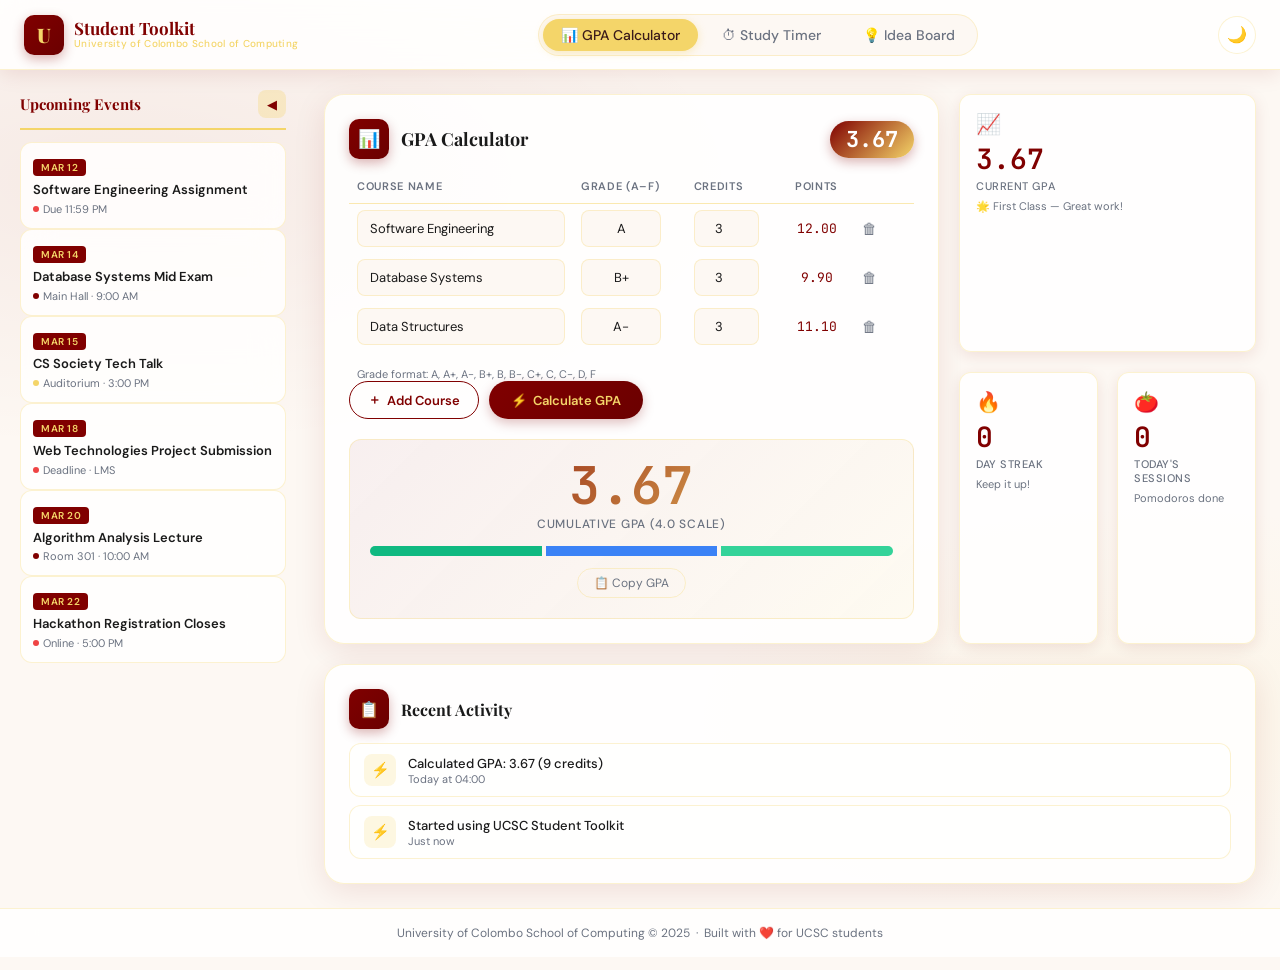
==== index.html @ f4ae6bd6 "merge files" ====
<!DOCTYPE html>
<html lang="en" data-theme="light">
<head>
<meta charset="UTF-8">
<meta name="viewport" content="width=device-width, initial-scale=1.0">
<title>UCSC Student Toolkit</title>
<link rel="preconnect" href="https://fonts.googleapis.com">
<link href="https://fonts.googleapis.com/css2?family=Playfair+Display:wght@700;900&family=DM+Sans:wght@300;400;500;600&family=JetBrains+Mono:wght@400;600&display=swap" rel="stylesheet">
<style>
/* ══════════════════════════════════════════════
   TOKENS & RESET
══════════════════════════════════════════════ */
:root {
  --maroon: #800000; --maroon-dark: #6B0000; --maroon-light: #A52A2A;
  --gold: #F4D569; --gold-dim: rgba(244,213,105,0.3); --gold-glow: rgba(244,213,105,0.15);
  --bg: #FDF8F3; --surface: rgba(255,255,255,0.85); --surface-solid: #FFFFFF;
  --border: rgba(244,213,105,0.3); --text: #1A1A1A; --text-sec: #6B7280;
  --shadow: rgba(128,0,0,0.1); --blur: blur(16px) saturate(180%);
  --success: #10B981; --warning: #F59E0B; --error: #EF4444;
  --sidebar-w: 300px; --ib-sidebar-w: 260px; --nav-h: 70px;
  --radius: 20px; --radius-sm: 12px; --gap: 20px;
  --ease: cubic-bezier(0.16,1,0.3,1); --spring: cubic-bezier(0.68,-0.45,0.265,1.55);
}
[data-theme="dark"] {
  --bg: #0F0A0A; --surface: rgba(26,14,14,0.88); --surface-solid: #1a0a0a;
  --border: rgba(244,213,105,0.15); --text: #F9FAFB; --text-sec: #9CA3AF;
  --shadow: rgba(0,0,0,0.4); --maroon: #A52A2A; --gold-glow: rgba(244,213,105,0.08);
}
*,*::before,*::after{box-sizing:border-box;margin:0;padding:0}
html{scroll-behavior:smooth}
body{font-family:'DM Sans',sans-serif;background:var(--bg);color:var(--text);min-height:100vh;overflow-x:hidden;transition:background 0.5s ease,color 0.3s ease;}
button{cursor:pointer;border:none;background:none;font-family:inherit}
input,select,textarea{font-family:inherit}
select{appearance:none;-webkit-appearance:none}

/* ── BG LAYER ── */
.bg-layer{position:fixed;inset:0;z-index:-1;
  background:radial-gradient(ellipse 80% 50% at 10% 20%,rgba(128,0,0,0.06) 0%,transparent 60%),
             radial-gradient(ellipse 60% 40% at 90% 80%,rgba(244,213,105,0.08) 0%,transparent 60%),var(--bg);
  transition:all 0.5s ease;}
[data-theme="dark"] .bg-layer{
  background:radial-gradient(ellipse 80% 50% at 10% 20%,rgba(165,42,42,0.12) 0%,transparent 60%),
             radial-gradient(ellipse 60% 40% at 90% 80%,rgba(244,213,105,0.05) 0%,transparent 60%),var(--bg);}

/* ── GLASS ── */
.glass{background:var(--surface);backdrop-filter:var(--blur);-webkit-backdrop-filter:var(--blur);border:1px solid var(--border);box-shadow:0 8px 32px var(--shadow),inset 0 1px 0 rgba(255,255,255,0.4);border-radius:var(--radius);transition:all 0.3s cubic-bezier(0.4,0,0.2,1);}

/* ══════════════════════════════════════════════
   NAVBAR
══════════════════════════════════════════════ */
.navbar{position:fixed;top:0;left:0;right:0;height:var(--nav-h);display:flex;align-items:center;padding:0 24px;gap:16px;z-index:200;background:var(--surface);backdrop-filter:var(--blur);-webkit-backdrop-filter:var(--blur);border-bottom:1px solid var(--border);box-shadow:0 4px 20px var(--shadow);animation:slideDown 0.6s var(--ease) 0.1s both;}
@keyframes slideDown{from{transform:translateY(-100%);opacity:0}to{transform:translateY(0);opacity:1}}

.logo-wrap{display:flex;align-items:center;gap:10px;text-decoration:none;flex-shrink:0}
.logo-icon{width:40px;height:40px;border-radius:10px;background:linear-gradient(135deg,#800000,#6B0000);display:flex;align-items:center;justify-content:center;font-family:'Playfair Display',serif;font-weight:900;color:var(--gold);font-size:20px;box-shadow:0 4px 12px rgba(128,0,0,0.3);flex-shrink:0;}
.logo-text{flex:1;min-width:0}
.logo-title{font-family:'Playfair Display',serif;font-weight:700;font-size:17px;color:var(--maroon);line-height:1.1;white-space:nowrap;}
[data-theme="dark"] .logo-title{color:var(--gold)}
.logo-sub{font-size:10px;color:var(--gold);font-weight:500;letter-spacing:0.03em;white-space:nowrap}

.nav-pills{display:flex;gap:6px;background:var(--bg);border:1px solid var(--border);border-radius:50px;padding:4px;margin:0 auto;}
[data-theme="dark"] .nav-pills{background:rgba(0,0,0,0.3)}
.nav-pill{padding:7px 18px;border-radius:50px;font-size:14px;font-weight:500;color:var(--text-sec);cursor:pointer;transition:all 0.25s cubic-bezier(0.4,0,0.2,1);white-space:nowrap;text-decoration:none;display:inline-flex;align-items:center;gap:6px;border:none;background:none;}
.nav-pill.active{background:var(--gold);color:#3a1a1a;box-shadow:0 2px 8px rgba(244,213,105,0.4);}
.nav-pill:not(.active):hover{color:var(--text);background:rgba(128,0,0,0.07)}

.nav-right{display:flex;align-items:center;gap:10px;flex-shrink:0}
.live-badge{display:none;align-items:center;gap:6px;padding:4px 12px;border-radius:50px;background:rgba(16,185,129,0.12);border:1px solid rgba(16,185,129,0.3);font-size:11px;font-weight:600;color:var(--success);}
.live-badge.show{display:flex}
.live-dot{width:6px;height:6px;border-radius:50%;background:var(--success);animation:pulseDot 2s infinite}
@keyframes pulseDot{0%,100%{opacity:1;transform:scale(1)}50%{opacity:0.6;transform:scale(1.4)}}
.ib-live-wrap{display:flex;align-items:center;gap:6px;padding:4px 12px;border-radius:50px;background:rgba(16,185,129,0.12);border:1px solid rgba(16,185,129,0.3);font-size:11px;font-weight:600;color:var(--success);}
.theme-btn{width:38px;height:38px;border-radius:50%;display:flex;align-items:center;justify-content:center;background:var(--surface);border:1px solid var(--border);color:var(--text);font-size:16px;transition:all 0.3s ease;}
.theme-btn:hover{border-color:var(--gold);box-shadow:0 0 12px var(--gold-glow);transform:rotate(15deg)}

/* ══════════════════════════════════════════════
   MOBILE TABS
══════════════════════════════════════════════ */
.mobile-tabs{display:none;position:fixed;bottom:16px;left:50%;transform:translateX(-50%);background:var(--surface);backdrop-filter:var(--blur);-webkit-backdrop-filter:var(--blur);border:1px solid var(--border);border-radius:50px;padding:6px;gap:4px;z-index:100;box-shadow:0 8px 32px var(--shadow);}
.mobile-tab{padding:8px 14px;border-radius:50px;font-size:13px;font-weight:500;color:var(--text-sec);transition:all 0.2s ease;text-decoration:none;display:inline-flex;align-items:center;border:none;background:none;cursor:pointer;}
.mobile-tab.active{background:var(--gold);color:#3a1a1a}

/* ══════════════════════════════════════════════
   LAYOUT — TOOLKIT (GPA + TIMER)
══════════════════════════════════════════════ */
.layout{display:flex;margin-top:var(--nav-h);min-height:calc(100vh - var(--nav-h));}

.sidebar{width:var(--sidebar-w);flex-shrink:0;position:sticky;top:var(--nav-h);height:calc(100vh - var(--nav-h));overflow-y:auto;overflow-x:hidden;padding:20px 14px 20px 20px;display:flex;flex-direction:column;gap:12px;transition:width 0.4s var(--ease);scrollbar-width:thin;scrollbar-color:var(--gold-dim) transparent;animation:fadeInLeft 0.6s ease 0.3s both;}
@keyframes fadeInLeft{from{opacity:0;transform:translateX(-20px)}to{opacity:1;transform:translateX(0)}}
.sidebar.collapsed{width:72px}
.sidebar.collapsed .sb-content{display:none}
.sidebar.collapsed .sb-head-title{display:none}
.sb-head{display:flex;align-items:center;justify-content:space-between;padding-bottom:10px;border-bottom:2px solid var(--gold);flex-shrink:0;}
.sb-head-title{font-family:'Playfair Display',serif;font-size:15px;font-weight:700;color:var(--maroon);}
[data-theme="dark"] .sb-head-title{color:var(--gold)}
.collapse-btn{width:28px;height:28px;border-radius:8px;display:flex;align-items:center;justify-content:center;background:var(--gold-dim);color:var(--maroon);font-size:13px;transition:all 0.3s ease;flex-shrink:0;}
[data-theme="dark"] .collapse-btn{color:var(--gold)}
.collapse-btn:hover{background:var(--gold);color:#3a1a1a}
.sidebar.collapsed .collapse-btn{transform:rotate(180deg)}

.event-card{background:var(--surface);backdrop-filter:var(--blur);-webkit-backdrop-filter:var(--blur);border:1px solid var(--border);border-radius:var(--radius-sm);padding:12px;cursor:pointer;transition:all 0.2s ease;animation:fadeInLeft 0.5s ease both;flex-shrink:0;}
.event-card:hover{box-shadow:0 0 20px rgba(244,213,105,0.3);padding-left:18px;background:rgba(128,0,0,0.04);border-color:rgba(244,213,105,0.5);}
.event-date{font-size:10px;font-weight:600;letter-spacing:0.05em;text-transform:uppercase;background:var(--maroon);color:var(--gold);display:inline-block;padding:2px 8px;border-radius:4px;margin-bottom:6px;}
.event-title{font-size:13px;font-weight:600;color:var(--text);margin-bottom:3px;line-height:1.3}
.event-meta{font-size:11px;color:var(--text-sec);display:flex;align-items:center;gap:4px}
.event-dot{width:6px;height:6px;border-radius:50%;flex-shrink:0}
.dot-academic{background:var(--maroon)}.dot-social{background:var(--gold)}.dot-deadline{background:var(--error);animation:pulseDot 2s infinite}

.main{flex:1;padding:24px;display:flex;flex-direction:column;gap:var(--gap);max-width:100%;min-width:0;}
.panel{display:none}
.panel.active{display:contents}

/* ── BENTO GRID ── */
.bento{display:grid;grid-template-columns:repeat(12,1fr);gap:var(--gap);animation:bentoIn 0.7s ease 0.4s both;}
@keyframes bentoIn{from{opacity:0;transform:scale(0.97)}to{opacity:1;transform:scale(1)}}
.bento-8{grid-column:span 8}.bento-4{grid-column:span 4}.bento-6{grid-column:span 6}
.bento-3{grid-column:span 3}.bento-12{grid-column:span 12}

.tool-card{background:var(--surface);backdrop-filter:var(--blur);-webkit-backdrop-filter:var(--blur);border:1px solid var(--border);border-radius:var(--radius);padding:24px;box-shadow:0 8px 32px var(--shadow),inset 0 1px 0 rgba(255,255,255,0.4);transition:all 0.3s cubic-bezier(0.4,0,0.2,1);position:relative;overflow:hidden;}
.tool-card::before{content:'';position:absolute;top:0;left:-100%;width:60%;height:100%;background:linear-gradient(90deg,transparent,rgba(244,213,105,0.06),transparent);animation:shimmer 12s infinite;pointer-events:none;}
@keyframes shimmer{0%{left:-100%}100%{left:200%}}
.card-header{display:flex;align-items:center;gap:12px;margin-bottom:20px;flex-wrap:wrap}
.card-icon{width:40px;height:40px;border-radius:10px;background:linear-gradient(135deg,var(--maroon),var(--maroon-dark));display:flex;align-items:center;justify-content:center;color:var(--gold);font-size:18px;flex-shrink:0;box-shadow:0 4px 12px rgba(128,0,0,0.3);}
.card-title{font-family:'Playfair Display',serif;font-size:18px;font-weight:700;color:var(--text);}

/* ── GPA ── */
.gpa-badge{margin-left:auto;background:linear-gradient(135deg,#800000,#F4D569);color:#fff;font-weight:700;font-size:22px;padding:4px 16px;border-radius:50px;font-family:'JetBrains Mono',monospace;box-shadow:0 4px 12px rgba(128,0,0,0.3);transition:all 0.5s cubic-bezier(0.4,0,0.2,1);min-width:80px;text-align:center;}
.course-table{width:100%;border-collapse:collapse;margin-bottom:16px}
.course-table th{font-size:11px;font-weight:600;text-transform:uppercase;letter-spacing:0.06em;color:var(--text-sec);padding:0 8px 10px;text-align:left;border-bottom:1px solid var(--border);}
.course-table td{padding:6px 8px;vertical-align:middle}
.course-row{animation:slideRowIn 0.3s ease both}
@keyframes slideRowIn{from{opacity:0;transform:translateX(-16px)}to{opacity:1;transform:translateX(0)}}
.inp{width:100%;padding:9px 12px;background:var(--bg);border:1.5px solid var(--border);border-radius:8px;font-size:13px;color:var(--text);transition:all 0.2s ease;outline:none;}
[data-theme="dark"] .inp{background:rgba(0,0,0,0.3)}
.inp:focus{border-color:var(--gold);box-shadow:0 0 0 3px rgba(244,213,105,0.15)}
.inp::placeholder{color:var(--text-sec)}
.inp-grade{width:80px;text-align:center}.inp-credits{width:65px;text-align:center}
.remove-btn{width:30px;height:30px;border-radius:8px;display:flex;align-items:center;justify-content:center;color:var(--text-sec);font-size:15px;transition:all 0.2s ease;}
.remove-btn:hover{background:rgba(239,68,68,0.1);color:var(--error)}
.gpa-controls{display:flex;gap:10px;flex-wrap:wrap;margin-bottom:20px}
.btn-add{padding:9px 18px;border-radius:50px;border:1.5px solid var(--maroon);color:var(--maroon);font-size:13px;font-weight:600;display:flex;align-items:center;gap:6px;transition:all 0.25s ease;}
[data-theme="dark"] .btn-add{border-color:var(--gold);color:var(--gold)}
.btn-add:hover{background:var(--maroon);color:#fff;box-shadow:0 4px 12px rgba(128,0,0,0.3)}
[data-theme="dark"] .btn-add:hover{background:var(--gold);color:#3a1a1a}
.btn-calc{padding:9px 22px;border-radius:50px;background:linear-gradient(135deg,var(--maroon),var(--maroon-dark));color:var(--gold);font-size:13px;font-weight:600;display:flex;align-items:center;gap:6px;transition:all 0.25s ease;box-shadow:0 4px 12px rgba(128,0,0,0.25);}
.btn-calc:hover{box-shadow:0 6px 20px rgba(128,0,0,0.4),0 0 0 2px rgba(244,213,105,0.3);transform:translateY(-1px)}
.gpa-result{background:linear-gradient(135deg,rgba(128,0,0,0.06),rgba(244,213,105,0.08));border:1px solid var(--border);border-radius:var(--radius-sm);padding:20px;text-align:center;}
.gpa-big{font-family:'JetBrains Mono',monospace;font-size:52px;font-weight:600;background:linear-gradient(135deg,var(--maroon),var(--gold));-webkit-background-clip:text;background-clip:text;-webkit-text-fill-color:transparent;line-height:1;margin-bottom:4px;transition:all 0.5s ease;}
.gpa-label{font-size:12px;color:var(--text-sec);font-weight:500;text-transform:uppercase;letter-spacing:0.06em}
.grade-bar{display:flex;gap:4px;margin-top:14px;border-radius:8px;overflow:hidden;height:10px}
.grade-seg{height:100%;transition:all 0.6s ease;}
.copy-btn{margin-top:12px;padding:6px 16px;border-radius:50px;background:transparent;border:1px solid var(--border);font-size:12px;color:var(--text-sec);transition:all 0.2s ease;display:inline-flex;align-items:center;gap:5px;}
.copy-btn:hover{border-color:var(--gold);color:var(--gold)}
.grade-hint{font-size:11px;color:var(--text-sec);margin-top:2px;padding:0 8px;}

/* ── STAT CELLS ── */
.stat-cell{background:var(--surface);backdrop-filter:var(--blur);-webkit-backdrop-filter:var(--blur);border:1px solid var(--border);border-radius:var(--radius-sm);padding:16px;display:flex;flex-direction:column;gap:6px;box-shadow:0 4px 16px var(--shadow);transition:all 0.3s ease;animation:popIn 0.6s cubic-bezier(0.34,1.56,0.64,1) both;}
.stat-cell:hover{transform:translateY(-3px);box-shadow:0 8px 24px var(--shadow),0 0 0 1px rgba(244,213,105,0.3)}
@keyframes popIn{from{opacity:0;transform:scale(0.88)}to{opacity:1;transform:scale(1)}}
.stat-cell:nth-child(1){animation-delay:0.5s}.stat-cell:nth-child(2){animation-delay:0.6s}.stat-cell:nth-child(3){animation-delay:0.7s}
.stat-icon{font-size:20px;margin-bottom:2px}
.stat-val{font-family:'JetBrains Mono',monospace;font-size:28px;font-weight:600;color:var(--maroon);line-height:1;}
[data-theme="dark"] .stat-val{color:var(--gold)}
.stat-label{font-size:11px;color:var(--text-sec);font-weight:500;text-transform:uppercase;letter-spacing:0.05em}
.stat-sub{font-size:11px;color:var(--text-sec)}
.streak-flame{animation:flicker 1.5s ease-in-out infinite alternate;display:inline-block}
@keyframes flicker{0%{transform:scale(1) rotate(-3deg)}100%{transform:scale(1.15) rotate(3deg)}}

/* ── TIMER ── */
.timer-wrap{display:flex;flex-direction:column;align-items:center;gap:20px}
.timer-ring-wrap{position:relative;width:220px;height:220px;flex-shrink:0}
.timer-ring-wrap svg{transform:rotate(-90deg)}
.ring-track{fill:none;stroke:rgba(128,0,0,0.1);stroke-width:8}
[data-theme="dark"] .ring-track{stroke:rgba(165,42,42,0.2)}
.ring-prog{fill:none;stroke:url(#goldGrad);stroke-width:8;stroke-linecap:round;transition:stroke-dashoffset 0.5s linear;}
.timer-center{position:absolute;inset:0;display:flex;flex-direction:column;align-items:center;justify-content:center;gap:4px;}
.timer-time{font-family:'JetBrains Mono',monospace;font-size:42px;font-weight:600;color:var(--maroon);letter-spacing:-0.02em;transition:all 0.3s ease;}
[data-theme="dark"] .timer-time{color:var(--gold)}
.timer-mode{font-size:11px;font-weight:600;text-transform:uppercase;letter-spacing:0.1em;color:var(--text-sec);}
.timer-active .timer-ring-wrap{animation:breathe 4s ease-in-out infinite}
@keyframes breathe{0%,100%{transform:scale(1)}50%{transform:scale(1.015)}}
.timer-btns{display:flex;align-items:center;gap:12px}
.timer-main-btn{width:64px;height:64px;border-radius:50%;background:linear-gradient(135deg,var(--maroon),var(--maroon-dark));color:var(--gold);font-size:22px;display:flex;align-items:center;justify-content:center;box-shadow:0 6px 20px rgba(128,0,0,0.35);transition:all 0.25s ease;}
.timer-main-btn:hover{box-shadow:0 8px 28px rgba(128,0,0,0.5);transform:scale(1.05)}
.timer-main-btn:active{transform:scale(0.95)}
.timer-active .timer-main-btn{animation:btnPulse 2s ease-in-out infinite}
@keyframes btnPulse{0%,100%{box-shadow:0 6px 20px rgba(128,0,0,0.35)}50%{box-shadow:0 6px 20px rgba(128,0,0,0.35),0 0 0 8px rgba(128,0,0,0.1)}}
.timer-sm-btn{width:44px;height:44px;border-radius:50%;background:var(--surface);border:1.5px solid var(--border);color:var(--text-sec);font-size:16px;display:flex;align-items:center;justify-content:center;transition:all 0.25s ease;}
.timer-sm-btn:hover{border-color:var(--maroon);color:var(--maroon);transform:scale(1.05)}
[data-theme="dark"] .timer-sm-btn:hover{border-color:var(--gold);color:var(--gold)}
.session-dots{display:flex;gap:6px;margin-top:4px}
.s-dot{width:10px;height:10px;border-radius:50%;background:rgba(128,0,0,0.15);transition:all 0.3s ease;}
.s-dot.done{background:var(--maroon)}
[data-theme="dark"] .s-dot.done{background:var(--gold)}
.mode-pills{display:flex;gap:6px;margin-top:4px}
.mode-pill{padding:5px 12px;border-radius:50px;font-size:12px;font-weight:600;color:var(--text-sec);border:1px solid var(--border);cursor:pointer;transition:all 0.2s ease;}
.mode-pill.active{background:var(--maroon);color:var(--gold);border-color:var(--maroon)}
[data-theme="dark"] .mode-pill.active{background:var(--gold);color:#3a1a1a;border-color:var(--gold)}

/* ── ACTIVITY ── */
.activity-list{display:flex;flex-direction:column;gap:8px;max-height:300px;overflow-y:auto;scrollbar-width:thin;scrollbar-color:var(--gold-dim) transparent}
.activity-item{display:flex;align-items:center;gap:12px;padding:10px 14px;border-radius:var(--radius-sm);background:rgba(255,255,255,0.5);border:1px solid var(--border);transition:all 0.2s ease;}
[data-theme="dark"] .activity-item{background:rgba(255,255,255,0.03)}
.activity-item:hover{background:rgba(244,213,105,0.08);transform:translateX(4px)}
.act-ico{width:32px;height:32px;border-radius:8px;display:flex;align-items:center;justify-content:center;font-size:15px;flex-shrink:0;}
.act-green{background:rgba(16,185,129,0.15);color:var(--success)}
.act-gold{background:rgba(244,213,105,0.2);color:var(--warning)}
.act-maroon{background:rgba(128,0,0,0.1);color:var(--maroon)}
[data-theme="dark"] .act-maroon{color:var(--gold)}
.act-info{flex:1;min-width:0}
.act-title-t{font-size:13px;font-weight:500;color:var(--text)}
.act-time-t{font-size:11px;color:var(--text-sec)}

/* ── TIMER SETTINGS MODAL ── */
.modal-overlay{display:none;position:fixed;inset:0;z-index:500;background:rgba(0,0,0,0.4);backdrop-filter:blur(4px);align-items:center;justify-content:center;}
.modal-overlay.open{display:flex;animation:fadeIn 0.2s ease}
@keyframes fadeIn{from{opacity:0}to{opacity:1}}
.modal-box{background:var(--surface-solid);border:1px solid var(--border);border-radius:var(--radius);padding:28px;width:360px;max-width:90vw;animation:scaleIn 0.25s cubic-bezier(0.34,1.56,0.64,1);}
@keyframes scaleIn{from{opacity:0;transform:scale(0.88)}to{opacity:1;transform:scale(1)}}
.modal-box h3{font-family:'Playfair Display',serif;font-size:20px;color:var(--maroon);margin-bottom:20px}
[data-theme="dark"] .modal-box h3{color:var(--gold)}
.modal-row{margin-bottom:16px}
.modal-label{font-size:13px;font-weight:600;color:var(--text);margin-bottom:6px;display:flex;justify-content:space-between}
.range-slider{width:100%;-webkit-appearance:none;height:5px;border-radius:10px;background:linear-gradient(to right,var(--maroon) 0%,var(--maroon) 50%,rgba(128,0,0,0.15) 50%);outline:none;cursor:pointer;transition:background 0.2s;}
.range-slider::-webkit-slider-thumb{-webkit-appearance:none;width:18px;height:18px;border-radius:50%;background:var(--gold);border:2px solid var(--maroon);cursor:pointer;box-shadow:0 2px 6px rgba(128,0,0,0.3);}
.modal-footer{display:flex;justify-content:flex-end;gap:8px;margin-top:20px}
.btn-close-modal{padding:8px 18px;border-radius:50px;border:1px solid var(--border);color:var(--text-sec);font-size:13px;transition:all 0.2s ease;}
.btn-close-modal:hover{background:rgba(128,0,0,0.06)}
.btn-save-modal{padding:8px 18px;border-radius:50px;background:var(--maroon);color:var(--gold);font-size:13px;font-weight:600;transition:all 0.2s ease;}
.btn-save-modal:hover{box-shadow:0 4px 12px rgba(128,0,0,0.3)}
.toggle-wrap{display:flex;align-items:center;gap:10px}
.toggle-switch{position:relative;width:44px;height:24px;cursor:pointer;}
.toggle-switch input{opacity:0;width:0;height:0}
.toggle-slider{position:absolute;inset:0;background:rgba(128,0,0,0.15);border-radius:50px;transition:0.3s;border:1px solid var(--border);}
.toggle-slider::before{content:'';position:absolute;width:18px;height:18px;background:var(--maroon);border-radius:50%;top:2px;left:2px;transition:0.3s;}
input:checked+.toggle-slider::before{transform:translateX(20px)}
[data-theme="dark"] .toggle-slider::before{background:var(--gold)}

/* ══════════════════════════════════════════════
   IDEA BOARD PANEL
══════════════════════════════════════════════ */
#panel-ideas{display:none;margin-top:var(--nav-h);}
#panel-ideas.active{display:flex;min-height:calc(100vh - var(--nav-h));}

/* IB left sidebar */
.ib-sidebar{width:var(--ib-sidebar-w);flex-shrink:0;position:sticky;top:var(--nav-h);height:calc(100vh - var(--nav-h));overflow-y:auto;overflow-x:hidden;padding:16px 12px;display:flex;flex-direction:column;gap:16px;background:var(--surface);backdrop-filter:var(--blur);-webkit-backdrop-filter:var(--blur);border-right:1px solid var(--border);scrollbar-width:none;transition:width 0.4s var(--ease);}
.ib-sidebar::-webkit-scrollbar{display:none}
body.ib-sb-collapsed .ib-sidebar{width:0;padding:0;overflow:hidden;}

.ib-sb-section{display:flex;flex-direction:column;gap:4px;}
.ib-sb-label{font-size:10px;font-weight:700;letter-spacing:0.09em;text-transform:uppercase;color:var(--text-sec);padding:0 8px;margin-bottom:3px;}
.ib-sb-btn{display:flex;align-items:center;gap:10px;padding:9px 10px;border-radius:var(--radius-sm);border:none;background:transparent;color:var(--text-sec);font:inherit;font-size:14px;font-weight:500;cursor:pointer;transition:all 0.2s ease;white-space:nowrap;width:100%;text-align:left;}
.ib-sb-btn svg{flex-shrink:0;width:16px;height:16px;}
.ib-sb-btn:hover{background:rgba(128,0,0,0.08);color:var(--maroon);}
.ib-sb-btn.active{background:linear-gradient(135deg,rgba(128,0,0,0.13),rgba(244,213,105,0.10));color:var(--maroon);font-weight:600;border-left:3px solid var(--maroon);}
.ib-badge{margin-left:auto;background:var(--maroon);color:var(--gold);border-radius:20px;padding:1px 7px;font-size:10px;font-weight:700;}

.tag-cloud{display:flex;flex-wrap:wrap;gap:5px;padding:2px 4px;}
.tag-pill{padding:4px 10px;border-radius:20px;font-size:11px;font-weight:600;border:1px solid var(--border);background:var(--surface);color:var(--text-sec);cursor:pointer;transition:all 0.2s ease;}
.tag-pill:hover,.tag-pill.active{background:linear-gradient(135deg,var(--maroon),var(--maroon-dark));color:var(--gold);border-color:transparent;}

.members-list{display:flex;flex-direction:column;gap:3px;}
.member-row{display:flex;align-items:center;gap:9px;padding:6px 10px;border-radius:var(--radius-sm);transition:background 0.2s ease;}
.member-row:hover{background:rgba(128,0,0,0.07);}
.av-sm{width:26px;height:26px;border-radius:50%;flex-shrink:0;display:flex;align-items:center;justify-content:center;font-size:10px;font-weight:700;color:#fff;}
.member-name-t{font-size:13px;font-weight:600;color:var(--text);}
.member-count-t{font-size:11px;color:var(--text-sec);}

/* IB main */
.ib-main{flex:1;padding:24px 24px 100px;max-width:100%;min-width:0;position:relative;}

/* Stats */
.stats-grid{display:grid;grid-template-columns:repeat(4,1fr);gap:14px;margin-bottom:22px;}
.stat-card{border-radius:var(--radius);padding:20px 22px;display:flex;flex-direction:column;gap:6px;position:relative;overflow:hidden;cursor:default;opacity:0;transform:translateY(20px) scale(0.96);animation:cardIn 0.55s var(--ease) forwards;transition:transform 0.22s ease,box-shadow 0.22s ease;}
.stat-card:hover{transform:translateY(-4px) scale(1.02);}
.stat-card::before{content:'';position:absolute;top:-50%;right:-15%;width:120px;height:120px;border-radius:50%;background:radial-gradient(circle,rgba(255,255,255,0.18) 0%,transparent 70%);pointer-events:none;}
.sc1{background:linear-gradient(135deg,#800000,#A52A2A);animation-delay:.18s;}
.sc2{background:linear-gradient(135deg,#6B0000,#800000);animation-delay:.26s;}
.sc3{background:linear-gradient(135deg,#9B4700,#C86400);animation-delay:.34s;}
.sc4{background:linear-gradient(135deg,#4a0060,#7B00A0);animation-delay:.42s;}
.sc-label{font-size:11px;font-weight:700;letter-spacing:.06em;text-transform:uppercase;color:rgba(255,255,255,0.75);}
.sc-num{font-size:2.2rem;font-weight:800;color:#fff;line-height:1;}
.sc-sub{font-size:12px;font-weight:500;color:rgba(255,255,255,0.68);}
.sc-ico{position:absolute;top:16px;right:18px;opacity:.2;color:#fff;}
.week-bars{display:flex;align-items:flex-end;gap:4px;height:34px;margin-top:3px;}
.wbar{flex:1;border-radius:4px 4px 0 0;background:rgba(255,255,255,0.35);min-height:4px;transition:height 0.6s var(--ease);}
.mini-bars{display:flex;align-items:flex-end;gap:4px;height:34px;margin-top:3px;}
.mbar{width:9px;border-radius:3px 3px 0 0;background:rgba(255,255,255,0.55);animation:barUp .8s var(--ease) forwards;}
.mbar:nth-child(1){--bh:50%;animation-delay:.5s}.mbar:nth-child(2){--bh:80%;animation-delay:.58s}
.mbar:nth-child(3){--bh:60%;animation-delay:.66s}.mbar:nth-child(4){--bh:100%;animation-delay:.74s}
.mbar:nth-child(5){--bh:75%;animation-delay:.82s}
@keyframes barUp{from{height:0}to{height:var(--bh)}}

/* Toolbar */
.ib-toolbar{display:flex;align-items:center;gap:10px;margin-bottom:18px;flex-wrap:wrap;opacity:0;animation:fadeUp .5s ease .48s forwards;}
@keyframes fadeUp{from{opacity:0;transform:translateY(14px)}to{opacity:1;transform:none}}
.search-wrap{flex:1;min-width:180px;position:relative;display:flex;align-items:center;}
.search-wrap svg{position:absolute;left:13px;color:var(--text-sec);pointer-events:none;flex-shrink:0;}
.search-input{width:100%;padding:9px 13px 9px 40px;border-radius:13px;border:1px solid var(--border);background:var(--surface);backdrop-filter:blur(12px);color:var(--text);font:inherit;font-size:14px;outline:none;transition:all .25s ease;}
.search-input::placeholder{color:var(--text-sec);}
.search-input:focus{border-color:var(--gold);box-shadow:0 0 0 3px rgba(244,213,105,.18);}
.view-toggle{display:flex;border-radius:11px;border:1px solid var(--border);overflow:hidden;background:var(--surface);backdrop-filter:blur(10px);}
.view-btn{padding:8px 12px;border:none;background:transparent;color:var(--text-sec);cursor:pointer;transition:all .2s ease;display:flex;align-items:center;}
.view-btn.active{background:var(--maroon);color:var(--gold);}
.view-btn:hover:not(.active){background:rgba(128,0,0,0.08);color:var(--maroon);}
.sort-select{padding:8px 12px;border-radius:11px;border:1px solid var(--border);background:var(--surface);backdrop-filter:blur(10px);color:var(--text);font:inherit;font-size:13px;outline:none;cursor:pointer;}

/* Idea cards */
.section-title{font-size:15px;font-weight:700;color:var(--text);display:flex;align-items:center;gap:8px;margin-bottom:14px;}
.ideas-grid{display:grid;grid-template-columns:repeat(auto-fill,minmax(272px,1fr));gap:14px;}
.ideas-grid.list-view{grid-template-columns:1fr;}
.idea-card{border-radius:var(--radius);padding:18px 20px;cursor:pointer;position:relative;overflow:hidden;display:flex;flex-direction:column;gap:10px;background:var(--surface);backdrop-filter:blur(20px) saturate(180%);-webkit-backdrop-filter:blur(20px) saturate(180%);border:1px solid var(--border);box-shadow:0 4px 24px -4px rgba(128,0,0,0.10),inset 0 1px 0 rgba(255,255,255,0.6);opacity:0;transform:translateY(18px) scale(.97);transition:transform .22s ease,box-shadow .22s ease,border-color .22s ease,opacity .3s ease;}
.idea-card.visible{opacity:1;transform:none;}
.idea-card:hover{transform:translateY(-5px) scale(1.015);box-shadow:0 12px 40px -8px rgba(128,0,0,0.18),0 4px 16px -4px rgba(0,0,0,0.10);border-color:rgba(244,213,105,0.4);}
.idea-card::after{content:'';position:absolute;top:-100%;left:-60%;width:35%;height:300%;background:linear-gradient(105deg,transparent,rgba(255,255,255,.13),transparent);opacity:0;pointer-events:none;transition:top .6s ease,opacity .4s ease;}
.idea-card:hover::after{top:-10%;opacity:1;}
.card-cat{display:inline-block;font-size:10px;font-weight:700;letter-spacing:.05em;text-transform:uppercase;padding:3px 9px;border-radius:20px;align-self:flex-start;}
.cat-blue{background:rgba(128,0,0,0.1);color:var(--maroon);}
.cat-green{background:rgba(107,0,0,0.1);color:#6B0000;}
.cat-purple{background:rgba(155,34,38,0.1);color:#9B2226;}
.cat-orange{background:rgba(155,71,0,0.1);color:#9B4700;}
.cat-red{background:rgba(202,103,2,0.1);color:#CA6702;}
.card-title-t{font-size:15px;font-weight:700;color:var(--text);line-height:1.35;}
.card-desc-t{font-size:13px;color:var(--text-sec);line-height:1.55;max-height:0;overflow:hidden;transition:max-height .4s ease;}
.idea-card.expanded .card-desc-t{max-height:200px;}
.card-tags{display:flex;flex-wrap:wrap;gap:4px;}
.card-tag{font-size:11px;font-weight:600;padding:3px 8px;border-radius:20px;border:1px solid var(--border);color:var(--text-sec);background:rgba(255,255,255,.25);cursor:pointer;transition:all .2s ease;}
[data-theme="dark"] .card-tag{background:rgba(255,255,255,.06);}
.card-tag:hover{background:var(--maroon);color:var(--gold);border-color:transparent;}
.card-footer-t{display:flex;align-items:center;gap:8px;margin-top:auto;}
.card-author-t{display:flex;align-items:center;gap:7px;flex:1;min-width:0;}
.author-name-t{font-size:12px;font-weight:600;color:var(--text-sec);white-space:nowrap;overflow:hidden;text-overflow:ellipsis;}
.card-time-t{font-size:11px;color:var(--text-sec);}
.vote-btn{display:flex;align-items:center;gap:5px;padding:5px 10px;border-radius:20px;border:1px solid var(--border);background:transparent;color:var(--text-sec);font:inherit;font-size:12px;font-weight:700;cursor:pointer;transition:all .2s ease;flex-shrink:0;}
.vote-btn:hover{background:rgba(128,0,0,.08);border-color:rgba(128,0,0,.3);color:var(--maroon);}
.vote-btn.voted{background:rgba(128,0,0,.10);border-color:rgba(128,0,0,.35);color:var(--maroon);}
.vote-btn svg{transition:transform .35s var(--spring);}
.vote-btn.voted svg,.vote-btn:hover svg{fill:var(--maroon);stroke:var(--maroon);}
.del-btn{width:26px;height:26px;border-radius:8px;border:1px solid transparent;background:transparent;color:var(--text-sec);cursor:pointer;display:flex;align-items:center;justify-content:center;opacity:0;transition:all .2s ease;flex-shrink:0;}
.idea-card:hover .del-btn{opacity:1;}
.del-btn:hover{background:rgba(239,68,68,.12);color:var(--error);border-color:rgba(239,68,68,.3);}
.ideas-grid.list-view .idea-card{flex-direction:row;align-items:center;padding:12px 16px;gap:14px;}
.ideas-grid.list-view .card-tags,.ideas-grid.list-view .card-desc-t{display:none;}
.ideas-grid.list-view .card-footer-t{margin-top:0;flex-shrink:0;}
.ib-empty{grid-column:1/-1;display:flex;flex-direction:column;align-items:center;gap:12px;padding:64px 20px;text-align:center;}
.ib-empty-icon{font-size:44px;animation:float 3s ease-in-out infinite;}
@keyframes float{0%,100%{transform:translateY(0);}50%{transform:translateY(-10px);}}
.ib-empty-title{font-size:17px;font-weight:700;color:var(--text);}
.ib-empty-sub{font-size:13px;color:var(--text-sec);}

/* FAB */
.fab{position:fixed;bottom:28px;right:28px;z-index:200;width:56px;height:56px;border-radius:50%;background:linear-gradient(135deg,var(--maroon),var(--maroon-dark));border:none;cursor:pointer;color:var(--gold);display:none;align-items:center;justify-content:center;box-shadow:0 8px 24px -4px rgba(128,0,0,.45);transition:all .3s var(--spring);}
.fab svg{transition:transform .35s var(--spring);}
.fab:hover{transform:scale(1.1) translateY(-2px);box-shadow:0 14px 32px -4px rgba(128,0,0,.55);}
.fab.active svg{transform:rotate(45deg);}
#panel-ideas.active~.fab,.panel-ideas-active .fab{display:flex;}

/* IB Modal */
.ib-modal-overlay{position:fixed;inset:0;z-index:500;background:rgba(0,0,0,.38);backdrop-filter:blur(6px);display:flex;align-items:center;justify-content:center;padding:20px;opacity:0;pointer-events:none;transition:opacity .3s ease;}
.ib-modal-overlay.open{opacity:1;pointer-events:all;}
.ib-modal{width:100%;max-width:490px;border-radius:26px;padding:30px;background:var(--surface-solid);backdrop-filter:blur(40px) saturate(200%);-webkit-backdrop-filter:blur(40px) saturate(200%);border:1px solid var(--border);box-shadow:0 24px 80px -16px rgba(0,0,0,.25);transform:scale(.9) translateY(16px);transition:transform .4s var(--ease);}
.ib-modal-overlay.open .ib-modal{transform:scale(1) translateY(0);}
.ib-modal-hdr{display:flex;align-items:center;justify-content:space-between;margin-bottom:22px;}
.ib-modal-title{font-size:18px;font-weight:800;color:var(--text);}
.ib-modal-close{width:34px;height:34px;border-radius:50%;border:1px solid var(--border);background:var(--surface);color:var(--text-sec);cursor:pointer;display:flex;align-items:center;justify-content:center;transition:all .2s ease;}
.ib-modal-close:hover{background:rgba(239,68,68,.12);color:var(--error);}
.field{display:flex;flex-direction:column;gap:5px;margin-bottom:14px;}
.field-label{font-size:12px;font-weight:600;color:var(--text-sec);}
.field-input,.field-textarea,.field-select{padding:10px 13px;border-radius:11px;border:1px solid var(--border);background:var(--surface);color:var(--text);font:inherit;font-size:14px;outline:none;width:100%;transition:all .25s ease;}
.field-textarea{resize:vertical;min-height:76px;}
.field-input:focus,.field-textarea:focus,.field-select:focus{border-color:var(--gold);box-shadow:0 0 0 3px rgba(244,213,105,.18);}
.field-input.error{border-color:var(--error);box-shadow:0 0 0 3px rgba(239,68,68,.12);}
.chips-wrap{display:flex;flex-wrap:wrap;gap:6px;align-items:center;padding:7px 10px;border-radius:11px;border:1px solid var(--border);background:var(--surface);min-height:42px;cursor:text;transition:all .25s ease;}
.chips-wrap:focus-within{border-color:var(--gold);box-shadow:0 0 0 3px rgba(244,213,105,.18);}
.chip{display:flex;align-items:center;gap:4px;padding:3px 8px;border-radius:20px;font-size:11px;font-weight:600;background:linear-gradient(135deg,rgba(128,0,0,.13),rgba(244,213,105,.12));color:var(--maroon);border:1px solid rgba(128,0,0,.22);animation:chipIn .28s var(--spring);}
@keyframes chipIn{from{transform:scale(.6);opacity:0;}to{transform:scale(1);opacity:1;}}
.chip-x{cursor:pointer;opacity:.55;font-size:14px;line-height:1;}
.chip-x:hover{opacity:1;}
.chips-input{border:none;background:transparent;font:inherit;font-size:13px;color:var(--text);outline:none;min-width:70px;flex:1;}
.submit-btn{width:100%;padding:12px;margin-top:4px;background:linear-gradient(135deg,var(--maroon),var(--maroon-dark));border:none;border-radius:13px;color:#fff;font:inherit;font-size:15px;font-weight:700;cursor:pointer;transition:all .3s ease;}
.submit-btn:hover{transform:translateY(-2px);box-shadow:0 8px 24px -4px rgba(128,0,0,.45);color:var(--gold);}

/* Toast */
.toast-wrap{position:fixed;bottom:96px;right:26px;z-index:600;display:flex;flex-direction:column;gap:7px;}
.toast{padding:11px 16px;border-radius:13px;background:var(--surface);backdrop-filter:blur(20px);border:1px solid var(--border);font-size:13px;font-weight:600;color:var(--text);display:flex;align-items:center;gap:8px;max-width:270px;transform:translateX(110%);opacity:0;animation:toastIn .4s var(--spring) forwards,toastOut .4s ease 2.8s forwards;}
@keyframes toastIn{to{transform:translateX(0);opacity:1;}}
@keyframes toastOut{to{transform:translateX(115%);opacity:0;}}

/* Confetti */
#confetti-canvas{position:fixed;inset:0;z-index:9999;pointer-events:none;}

/* Confetti pieces (toolkit) */
.confetti-piece{position:fixed;width:8px;height:8px;border-radius:2px;pointer-events:none;z-index:9999;animation:confettiFall 1.5s ease-in both;}
@keyframes confettiFall{0%{transform:translateY(-20px) rotate(0deg);opacity:1}100%{transform:translateY(100vh) rotate(720deg);opacity:0}}

/* Footer */
.footer{text-align:center;padding:16px 24px;font-size:12px;color:var(--text-sec);border-top:1px solid var(--border);background:var(--surface);backdrop-filter:var(--blur);-webkit-backdrop-filter:var(--blur);}

/* ══════════════════════════════════════════════
   RESPONSIVE
══════════════════════════════════════════════ */
@media(max-width:1100px){.bento-8,.bento-4,.bento-6{grid-column:span 12}.bento-3{grid-column:span 6}}
@media(max-width:900px){
  .sidebar{display:none}.main{padding:16px}
  .bento{grid-template-columns:1fr}
  .bento-8,.bento-4,.bento-6,.bento-3,.bento-12{grid-column:span 1}
  .nav-pills{display:none}.mobile-tabs{display:flex}
  :root{--nav-h:60px}
  .stats-grid{grid-template-columns:repeat(2,1fr);}
  .ib-sidebar{transform:translateX(-100%);width:260px !important;position:fixed;top:0;bottom:0;z-index:300;box-shadow:4px 0 40px rgba(0,0,0,.18);padding-top:var(--nav-h);}
  body.ib-sb-open .ib-sidebar{transform:translateX(0);}
  body.ib-sb-collapsed .ib-sidebar{transform:translateX(-100%);width:260px !important;}
  .ib-main{padding:14px 12px 88px;}
  .fab{bottom:80px;right:18px;}
}
@media(max-width:600px){.logo-sub{display:none}.gpa-big{font-size:40px}.timer-time{font-size:34px}.timer-main-btn{width:56px;height:56px;font-size:20px}.stats-grid{grid-template-columns:1fr 1fr;gap:10px}.ideas-grid{grid-template-columns:1fr}}

@keyframes cardIn{to{opacity:1;transform:translateY(0) scale(1);}}
</style>
</head>
<body>
<canvas id="confetti-canvas"></canvas>
<div class="bg-layer"></div>

<!-- ══ NAVBAR ══ -->
<nav class="navbar">
  <div class="logo-wrap">
    <div class="logo-icon">U</div>
    <div class="logo-text">
      <div class="logo-title">Student Toolkit</div>
      <div class="logo-sub">University of Colombo School of Computing</div>
    </div>
  </div>
  <div class="nav-pills" id="navPills">
    <button class="nav-pill active" onclick="switchTab('gpa',this)">📊 GPA Calculator</button>
    <button class="nav-pill" onclick="switchTab('timer',this)">⏱ Study Timer</button>
    <button class="nav-pill" onclick="switchTab('ideas',this)">💡 Idea Board</button>
  </div>
  <div class="nav-right">
    <div id="liveBadge" class="live-badge"><div class="live-dot"></div><span>Session Active</span></div>
    <div id="ibLiveBadge" class="ib-live-wrap" style="display:none">
      <span class="live-dot"></span><span id="ibActiveCount">5</span> active
    </div>
    <button class="theme-btn" onclick="toggleTheme()" id="themeBtn" title="Toggle dark mode">🌙</button>
  </div>
</nav>

<!-- ══ MOBILE TABS ══ -->
<div class="mobile-tabs" id="mobileTabs">
  <button class="mobile-tab active" onclick="switchTab('gpa',this,'mobile')">📊 GPA</button>
  <button class="mobile-tab" onclick="switchTab('timer',this,'mobile')">⏱ Timer</button>
  <button class="mobile-tab" onclick="switchTab('ideas',this,'mobile')">💡 Ideas</button>
</div>

<!-- ══════════════════════════════════════════════
     TOOLKIT PANELS (GPA + TIMER)
══════════════════════════════════════════════ -->
<div class="layout" id="toolkitLayout">
  <aside class="sidebar" id="sidebar">
    <div class="sb-head">
      <div class="sb-head-title">Upcoming Events</div>
      <button class="collapse-btn" onclick="toggleSidebar()" title="Collapse">◀</button>
    </div>
    <div class="sb-content">
      <div class="event-card" style="animation-delay:0.3s"><div class="event-date">Mar 12</div><div class="event-title">Software Engineering Assignment</div><div class="event-meta"><div class="event-dot dot-deadline"></div>Due 11:59 PM</div></div>
      <div class="event-card" style="animation-delay:0.35s"><div class="event-date">Mar 14</div><div class="event-title">Database Systems Mid Exam</div><div class="event-meta"><div class="event-dot dot-academic"></div>Main Hall · 9:00 AM</div></div>
      <div class="event-card" style="animation-delay:0.4s"><div class="event-date">Mar 15</div><div class="event-title">CS Society Tech Talk</div><div class="event-meta"><div class="event-dot dot-social"></div>Auditorium · 3:00 PM</div></div>
      <div class="event-card" style="animation-delay:0.45s"><div class="event-date">Mar 18</div><div class="event-title">Web Technologies Project Submission</div><div class="event-meta"><div class="event-dot dot-deadline"></div>Deadline · LMS</div></div>
      <div class="event-card" style="animation-delay:0.5s"><div class="event-date">Mar 20</div><div class="event-title">Algorithm Analysis Lecture</div><div class="event-meta"><div class="event-dot dot-academic"></div>Room 301 · 10:00 AM</div></div>
      <div class="event-card" style="animation-delay:0.55s"><div class="event-date">Mar 22</div><div class="event-title">Hackathon Registration Closes</div><div class="event-meta"><div class="event-dot dot-deadline"></div>Online · 5:00 PM</div></div>
    </div>
  </aside>

  <main class="main">
    <!-- GPA PANEL -->
    <div id="panel-gpa" class="panel active">
      <div class="bento">
        <div class="tool-card bento-8">
          <div class="card-header">
            <div class="card-icon">📊</div>
            <div class="card-title">GPA Calculator</div>
            <div class="gpa-badge" id="gpaBadge">0.00</div>
          </div>
          <table class="course-table"><thead><tr>
            <th style="width:40%">Course Name</th><th style="width:20%">Grade (A–F)</th>
            <th style="width:18%">Credits</th><th style="width:10%">Points</th><th style="width:12%"></th>
          </tr></thead><tbody id="courseBody"></tbody></table>
          <p class="grade-hint">Grade format: A, A+, A-, B+, B, B-, C+, C, C-, D, F</p>
          <div class="gpa-controls">
            <button class="btn-add" onclick="addCourse()"><span>＋</span> Add Course</button>
            <button class="btn-calc" onclick="calculateGPA()"><span>⚡</span> Calculate GPA</button>
          </div>
          <div class="gpa-result">
            <div class="gpa-big" id="gpaDisplay">—</div>
            <div class="gpa-label">Cumulative GPA (4.0 Scale)</div>
            <div class="grade-bar" id="gradeBar"></div>
            <button class="copy-btn" onclick="copyGPA()" id="copyBtn" style="display:none">📋 Copy GPA</button>
          </div>
        </div>
        <div class="bento-4" style="display:grid;grid-template-columns:1fr 1fr;gap:var(--gap);grid-template-rows:auto auto">
          <div class="stat-cell" style="grid-column:span 2"><div class="stat-icon">📈</div><div class="stat-val" id="statGPA">—</div><div class="stat-label">Current GPA</div><div class="stat-sub" id="statGPASub">Calculate to see your GPA</div></div>
          <div class="stat-cell"><div class="stat-icon"><span class="streak-flame">🔥</span></div><div class="stat-val" id="statStreak">0</div><div class="stat-label">Day Streak</div><div class="stat-sub">Keep it up!</div></div>
          <div class="stat-cell"><div class="stat-icon">🍅</div><div class="stat-val" id="statSessions">0</div><div class="stat-label">Today's Sessions</div><div class="stat-sub">Pomodoros done</div></div>
        </div>
        <div class="tool-card bento-12">
          <div class="card-header" style="margin-bottom:14px"><div class="card-icon" style="font-size:16px">📋</div><div class="card-title" style="font-size:16px">Recent Activity</div></div>
          <div class="activity-list" id="activityList">
            <div class="activity-item"><div class="act-ico act-gold">⚡</div><div class="act-info"><div class="act-title-t">Started using UCSC Student Toolkit</div><div class="act-time-t">Just now</div></div></div>
          </div>
        </div>
      </div>
    </div>

    <!-- TIMER PANEL -->
    <div id="panel-timer" class="panel">
      <div class="bento">
        <div class="tool-card bento-6" id="timerCard">
          <div class="card-header">
            <div class="card-icon">⏱</div>
            <div class="card-title">Pomodoro Timer</div>
            <button class="timer-sm-btn" onclick="openSettings()" style="margin-left:auto" title="Settings">⚙️</button>
          </div>
          <div class="timer-wrap">
            <div class="mode-pills">
              <div class="mode-pill active" id="modeWork" onclick="setMode('work')">Work</div>
              <div class="mode-pill" id="modeShort" onclick="setMode('short')">Short Break</div>
              <div class="mode-pill" id="modeLong" onclick="setMode('long')">Long Break</div>
            </div>
            <div class="timer-ring-wrap">
              <svg width="220" height="220" viewBox="0 0 220 220">
                <defs><linearGradient id="goldGrad" x1="0%" y1="0%" x2="100%" y2="100%">
                  <stop offset="0%" style="stop-color:#800000"/><stop offset="100%" style="stop-color:#F4D569"/>
                </linearGradient></defs>
                <circle class="ring-track" cx="110" cy="110" r="96"/>
                <circle class="ring-prog" id="ringProg" cx="110" cy="110" r="96" stroke-dasharray="603.19" stroke-dashoffset="0"/>
              </svg>
              <div class="timer-center">
                <div class="timer-time" id="timerDisplay">25:00</div>
                <div class="timer-mode" id="timerModeLabel">Focus Time</div>
              </div>
            </div>
            <div class="session-dots" id="sessionDots"></div>
            <div class="timer-btns">
              <button class="timer-sm-btn" onclick="resetTimer()" title="Reset">↺</button>
              <button class="timer-main-btn" onclick="toggleTimer()" id="mainBtn">▶</button>
              <button class="timer-sm-btn" onclick="skipMode()" title="Skip">⏭</button>
            </div>
          </div>
        </div>
        <div class="bento-6" style="display:flex;flex-direction:column;gap:var(--gap)">
          <div class="tool-card" style="flex:1">
            <div class="card-header" style="margin-bottom:14px"><div class="card-icon" style="font-size:16px">📊</div><div class="card-title" style="font-size:16px">Session Stats</div></div>
            <div style="display:grid;grid-template-columns:1fr 1fr;gap:14px">
              <div class="stat-cell" style="padding:14px"><div class="stat-icon">🍅</div><div class="stat-val" id="statSessions2">0</div><div class="stat-label">Today</div></div>
              <div class="stat-cell" style="padding:14px"><div class="stat-icon">⏰</div><div class="stat-val" id="statFocusTime">0m</div><div class="stat-label">Focus Time</div></div>
              <div class="stat-cell" style="padding:14px"><div class="stat-icon">☕</div><div class="stat-val" id="statBreaks">0</div><div class="stat-label">Breaks</div></div>
              <div class="stat-cell" style="padding:14px"><div class="stat-icon"><span class="streak-flame">🔥</span></div><div class="stat-val" id="statStreak2">0</div><div class="stat-label">Streak</div></div>
            </div>
          </div>
          <div class="tool-card" style="flex:0 0 auto">
            <div class="card-header" style="margin-bottom:10px"><div class="card-icon" style="font-size:16px">💡</div><div class="card-title" style="font-size:15px">Productivity Tip</div></div>
            <p id="tipText" style="font-size:13px;color:var(--text-sec);line-height:1.6"></p>
          </div>
        </div>
      </div>
    </div>
  </main>
</div>

<!-- ══════════════════════════════════════════════
     IDEA BOARD PANEL
══════════════════════════════════════════════ -->
<div id="panel-ideas">
  <!-- IB Sidebar -->
  <aside class="ib-sidebar" id="ibSidebar">
    <div class="ib-sb-section">
      <div class="ib-sb-label">Team</div>
      <div class="members-list" id="ibMembersList"></div>
    </div>
    <div class="ib-sb-section">
      <div class="ib-sb-label">Categories</div>
      <button class="ib-sb-btn active" data-cat="" onclick="ibFilterCat(this,'')">
        <svg fill="none" stroke="currentColor" stroke-width="2" viewBox="0 0 24 24"><rect x="3" y="3" width="7" height="7" rx="1"/><rect x="14" y="3" width="7" height="7" rx="1"/><rect x="3" y="14" width="7" height="7" rx="1"/><rect x="14" y="14" width="7" height="7" rx="1"/></svg>
        All Ideas <span class="ib-badge" id="ibBadge-all">0</span>
      </button>
      <button class="ib-sb-btn" data-cat="Productivity" onclick="ibFilterCat(this,'Productivity')">
        <svg fill="none" stroke="currentColor" stroke-width="2" viewBox="0 0 24 24"><path d="M9 11l3 3L22 4"/><path d="M21 12v7a2 2 0 0 1-2 2H5a2 2 0 0 1-2-2V5a2 2 0 0 1 2-2h11"/></svg>
        Productivity <span class="ib-badge" id="ibBadge-Productivity">0</span>
      </button>
      <button class="ib-sb-btn" data-cat="Collaboration" onclick="ibFilterCat(this,'Collaboration')">
        <svg fill="none" stroke="currentColor" stroke-width="2" viewBox="0 0 24 24"><path d="M17 21v-2a4 4 0 0 0-4-4H5a4 4 0 0 0-4 4v2"/><circle cx="9" cy="7" r="4"/><path d="M23 21v-2a4 4 0 0 0-3-3.87"/><path d="M16 3.13a4 4 0 0 1 0 7.75"/></svg>
        Collaboration <span class="ib-badge" id="ibBadge-Collaboration">0</span>
      </button>
      <button class="ib-sb-btn" data-cat="Design" onclick="ibFilterCat(this,'Design')">
        <svg fill="none" stroke="currentColor" stroke-width="2" viewBox="0 0 24 24"><circle cx="12" cy="12" r="10"/><path d="M8 12h8M12 8v8"/></svg>
        Design <span class="ib-badge" id="ibBadge-Design">0</span>
      </button>
      <button class="ib-sb-btn" data-cat="Research" onclick="ibFilterCat(this,'Research')">
        <svg fill="none" stroke="currentColor" stroke-width="2" viewBox="0 0 24 24"><circle cx="11" cy="11" r="8"/><path d="m21 21-4.35-4.35"/></svg>
        Research <span class="ib-badge" id="ibBadge-Research">0</span>
      </button>
      <button class="ib-sb-btn" data-cat="Marketing" onclick="ibFilterCat(this,'Marketing')">
        <svg fill="none" stroke="currentColor" stroke-width="2" viewBox="0 0 24 24"><path d="M22 12h-4l-3 9L9 3l-3 9H2"/></svg>
        Marketing <span class="ib-badge" id="ibBadge-Marketing">0</span>
      </button>
    </div>
    <div class="ib-sb-section">
      <div class="ib-sb-label">Tags</div>
      <div class="tag-cloud" id="ibTagCloud"></div>
    </div>
  </aside>

  <!-- IB Main -->
  <div class="ib-main">
    <div class="stats-grid">
      <div class="stat-card sc1"><div class="sc-label">Total Ideas</div><div class="sc-num" id="ibStatTotal">0</div><div class="sc-sub">All submissions</div><div class="sc-ico"><svg width="34" height="34" fill="none" stroke="currentColor" stroke-width="1.6" viewBox="0 0 24 24"><path d="M9.663 17h4.673M12 3v1m6.364 1.636-.707.707M21 12h-1M4 12H3m3.343-5.657-.707-.707m2.828 9.9a5 5 0 1 1 7.072 0l-.548.547A3.374 3.374 0 0 0 14 18.469V19a2 2 0 1 1-4 0v-.531c0-.895-.356-1.754-.988-2.386l-.548-.547z"/></svg></div></div>
      <div class="stat-card sc2"><div class="sc-label">This Week</div><div class="sc-num" id="ibStatWeek">0</div><div class="week-bars" id="ibWeekBars"><div class="wbar"></div><div class="wbar"></div><div class="wbar"></div><div class="wbar"></div><div class="wbar"></div><div class="wbar"></div><div class="wbar"></div></div></div>
      <div class="stat-card sc3"><div class="sc-label">Trending Tag</div><div class="sc-num" id="ibStatTag" style="font-size:1.3rem;margin-top:2px">—</div><div class="mini-bars"><div class="mbar"></div><div class="mbar"></div><div class="mbar"></div><div class="mbar"></div><div class="mbar"></div></div></div>
      <div class="stat-card sc4"><div class="sc-label">Top Contributor</div><div class="sc-num" id="ibStatContrib" style="font-size:1.25rem;margin-top:2px">—</div><div class="sc-sub" id="ibStatContribSub">0 ideas</div></div>
    </div>

    <div class="ib-toolbar">
      <button onclick="toggleIbSidebar()" style="padding:8px 14px;border-radius:11px;border:1px solid var(--border);background:var(--surface);color:var(--text-sec);font-size:13px;display:flex;align-items:center;gap:6px;cursor:pointer;" title="Toggle sidebar">☰ Filters</button>
      <div class="search-wrap">
        <svg width="15" height="15" fill="none" stroke="currentColor" stroke-width="2" viewBox="0 0 24 24"><circle cx="11" cy="11" r="8"/><path d="m21 21-4.35-4.35"/></svg>
        <input class="search-input" type="text" placeholder="Search ideas, authors, tags…" id="ibSearchInput" oninput="ibOnSearch(this.value)">
      </div>
      <div class="view-toggle">
        <button class="view-btn active" id="ibGridBtn" onclick="ibSetView('grid')" title="Grid"><svg width="15" height="15" fill="none" stroke="currentColor" stroke-width="2" viewBox="0 0 24 24"><rect x="3" y="3" width="7" height="7" rx="1"/><rect x="14" y="3" width="7" height="7" rx="1"/><rect x="3" y="14" width="7" height="7" rx="1"/><rect x="14" y="14" width="7" height="7" rx="1"/></svg></button>
        <button class="view-btn" id="ibListBtn" onclick="ibSetView('list')" title="List"><svg width="15" height="15" fill="none" stroke="currentColor" stroke-width="2" viewBox="0 0 24 24"><line x1="8" y1="6" x2="21" y2="6"/><line x1="8" y1="12" x2="21" y2="12"/><line x1="8" y1="18" x2="21" y2="18"/><line x1="3" y1="6" x2="3.01" y2="6"/><line x1="3" y1="12" x2="3.01" y2="12"/><line x1="3" y1="18" x2="3.01" y2="18"/></svg></button>
      </div>
      <select class="sort-select" onchange="ibOnSort(this.value)">
        <option value="newest">Newest First</option><option value="oldest">Oldest First</option>
        <option value="votes">Most Votes</option><option value="az">A → Z</option>
      </select>
    </div>

    <div class="section-title">
      <svg width="17" height="17" fill="none" stroke="currentColor" stroke-width="2" viewBox="0 0 24 24"><path d="M9.663 17h4.673M12 3v1m6.364 1.636-.707.707M21 12h-1M4 12H3m3.343-5.657-.707-.707m2.828 9.9a5 5 0 1 1 7.072 0l-.548.547A3.374 3.374 0 0 0 14 18.469V19a2 2 0 1 1-4 0v-.531c0-.895-.356-1.754-.988-2.386l-.548-.547z"/></svg>
      Ideas <span id="ibIdeasCount" style="font-size:13px;color:var(--text-sec);font-weight:500"></span>
    </div>
    <div class="ideas-grid" id="ibIdeasGrid"></div>
  </div>
</div>

<!-- FAB (Idea Board) -->
<button class="fab" id="fab" onclick="ibOpenModal()" aria-label="Add idea">
  <svg width="22" height="22" fill="none" stroke="currentColor" stroke-width="2.6" viewBox="0 0 24 24"><line x1="12" y1="5" x2="12" y2="19"/><line x1="5" y1="12" x2="19" y2="12"/></svg>
</button>

<!-- FOOTER -->
<footer class="footer" id="mainFooter">University of Colombo School of Computing © 2025 &nbsp;·&nbsp; Built with ❤️ for UCSC students</footer>

<!-- TIMER SETTINGS MODAL -->
<div class="modal-overlay" id="settingsModal">
  <div class="modal-box glass">
    <h3>⚙️ Timer Settings</h3>
    <div class="modal-row"><div class="modal-label"><span>Work Duration</span><span id="workLabel" style="color:var(--maroon);font-family:'JetBrains Mono',monospace">25 min</span></div><input type="range" class="range-slider" id="workSlider" min="5" max="60" value="25" oninput="updateSliderLabel('work',this.value)"></div>
    <div class="modal-row"><div class="modal-label"><span>Short Break</span><span id="shortLabel" style="color:var(--maroon);font-family:'JetBrains Mono',monospace">5 min</span></div><input type="range" class="range-slider" id="shortSlider" min="1" max="15" value="5" oninput="updateSliderLabel('short',this.value)"></div>
    <div class="modal-row"><div class="modal-label"><span>Long Break</span><span id="longLabel" style="color:var(--maroon);font-family:'JetBrains Mono',monospace">15 min</span></div><input type="range" class="range-slider" id="longSlider" min="5" max="30" value="15" oninput="updateSliderLabel('long',this.value)"></div>
    <div class="modal-row"><div class="modal-label"><span>Long Break After</span><span id="intervalLabel" style="color:var(--maroon);font-family:'JetBrains Mono',monospace">4 sessions</span></div><input type="range" class="range-slider" id="intervalSlider" min="2" max="6" value="4" oninput="updateSliderLabel('interval',this.value)"></div>
    <div class="modal-row"><div class="modal-label"><span>Sound Notifications</span></div><div class="toggle-wrap"><label class="toggle-switch"><input type="checkbox" id="soundToggle" checked><span class="toggle-slider"></span></label><span style="font-size:13px;color:var(--text-sec)" id="soundLabel">On</span></div></div>
    <div class="modal-footer"><button class="btn-close-modal" onclick="closeSettings()">Cancel</button><button class="btn-save-modal" onclick="saveSettings()">Save Settings</button></div>
  </div>
</div>

<!-- IB ADD IDEA MODAL -->
<div class="ib-modal-overlay" id="ibModalOverlay" onclick="ibOverlayClick(event)">
  <div class="ib-modal">
    <div class="ib-modal-hdr">
      <div class="ib-modal-title">✨ New Idea</div>
      <button class="ib-modal-close" onclick="ibCloseModal()"><svg width="15" height="15" fill="none" stroke="currentColor" stroke-width="2.5" viewBox="0 0 24 24"><line x1="18" y1="6" x2="6" y2="18"/><line x1="6" y1="6" x2="18" y2="18"/></svg></button>
    </div>
    <div class="field"><label class="field-label">Title *</label><input class="field-input" id="ibFormTitle" type="text" placeholder="What's your idea?" maxlength="90"></div>
    <div class="field"><label class="field-label">Author</label><input class="field-input" id="ibFormAuthor" type="text" placeholder="Your name"></div>
    <div class="field"><label class="field-label">Category</label><select class="field-select" id="ibFormCategory"><option value="Productivity">Productivity</option><option value="Collaboration">Collaboration</option><option value="Design">Design</option><option value="Research">Research</option><option value="Marketing">Marketing</option></select></div>
    <div class="field"><label class="field-label">Tags <span style="font-weight:400;opacity:.65;font-size:11px">(Enter or comma to add)</span></label><div class="chips-wrap" id="ibChipsWrap" onclick="document.getElementById('ibChipsInput').focus()"><input class="chips-input" id="ibChipsInput" type="text" placeholder="Add tag…" onkeydown="ibTagKey(event)" maxlength="22"></div></div>
    <div class="field"><label class="field-label">Description</label><textarea class="field-textarea" id="ibFormDesc" placeholder="Describe your idea…" rows="3"></textarea></div>
    <button class="submit-btn" onclick="ibSubmitIdea()">Submit Idea 🚀</button>
  </div>
</div>

<div class="toast-wrap" id="toastWrap"></div>

<script>
/* ══════════════════════════════════════════════
   SHARED UTILITIES
══════════════════════════════════════════════ */
function esc(s){return String(s).replace(/&/g,'&amp;').replace(/</g,'&lt;').replace(/>/g,'&gt;').replace(/"/g,'&quot;').replace(/'/g,'&#39;');}

function toggleTheme(){
  const isDark=document.documentElement.getAttribute('data-theme')==='dark';
  const t=isDark?'light':'dark';
  document.documentElement.setAttribute('data-theme',t);
  localStorage.setItem('ucsc_theme',t);
  document.getElementById('themeBtn').textContent=t==='dark'?'☀️':'🌙';
}

let _currentTab='gpa';
function switchTab(tab,el,source){
  _currentTab=tab;

  // Toolkit layout vs ideas panel
  const toolkitLayout=document.getElementById('toolkitLayout');
  const ideasPanel=document.getElementById('panel-ideas');
  const footer=document.getElementById('mainFooter');
  const fab=document.getElementById('fab');
  const ibLiveBadge=document.getElementById('ibLiveBadge');
  const liveBadge=document.getElementById('liveBadge');

  if(tab==='ideas'){
    toolkitLayout.style.display='none';
    ideasPanel.classList.add('active');
    footer.style.display='none';
    fab.style.display='flex';
    ibLiveBadge.style.display='flex';
    liveBadge.classList.remove('show');
    ibRenderAll();
  } else {
    toolkitLayout.style.display='flex';
    ideasPanel.classList.remove('active');
    footer.style.display='block';
    fab.style.display='none';
    ibLiveBadge.style.display='none';

    // Switch between gpa/timer panels
    document.querySelectorAll('.panel').forEach(p=>p.classList.remove('active'));
    document.getElementById('panel-'+tab).classList.add('active');
    if(timerState.running)liveBadge.classList.add('show');
  }

  // Desktop nav pills
  document.querySelectorAll('#navPills .nav-pill').forEach(p=>p.classList.remove('active'));
  if(source!=='mobile'){el.classList.add('active');}
  else{document.querySelectorAll('#navPills .nav-pill').forEach(p=>{if(p.textContent.toLowerCase().includes(tab==='gpa'?'gpa':tab==='timer'?'timer':'idea'))p.classList.add('active');});}

  // Mobile tabs
  document.querySelectorAll('#mobileTabs .mobile-tab').forEach(p=>p.classList.remove('active'));
  if(source==='mobile')el.classList.add('active');
  else{document.querySelectorAll('#mobileTabs .mobile-tab').forEach(p=>{if(p.textContent.toLowerCase().includes(tab==='gpa'?'gpa':tab==='timer'?'timer':'idea'))p.classList.add('active');});}
}

function showToast(msg){
  const wrap=document.getElementById('toastWrap');
  const t=document.createElement('div');
  t.className='toast';t.textContent=msg;
  wrap.appendChild(t);setTimeout(()=>t.remove(),3400);
}

/* ══════════════════════════════════════════════
   GPA CALCULATOR
══════════════════════════════════════════════ */
let courseRows=[],rowId=0,currentGPA=null;
const GRADE_MAP={'A+':4.0,'A':4.0,'A-':3.7,'B+':3.3,'B':3.0,'B-':2.7,'C+':2.3,'C':2.0,'C-':1.7,'D+':1.3,'D':1.0,'D-':0.7,'F':0.0};
const GRADE_COLORS={'A+':'#10B981','A':'#10B981','A-':'#34D399','B+':'#3B82F6','B':'#3B82F6','B-':'#60A5FA','C+':'#F59E0B','C':'#F59E0B','C-':'#FCD34D','D+':'#EF4444','D':'#EF4444','D-':'#F87171','F':'#6B7280'};

function addCourse(name='',grade='',credits=3){const id=++rowId;courseRows.push({id,name,grade,credits});renderCourseTable();}
function removeCourse(id){courseRows=courseRows.filter(r=>r.id!==id);renderCourseTable();calculateGPA();}
function renderCourseTable(){
  const tbody=document.getElementById('courseBody');tbody.innerHTML='';
  if(!courseRows.length){tbody.innerHTML=`<tr><td colspan="5"><div style="text-align:center;padding:20px;color:var(--text-sec)">Add your first course to begin</div></td></tr>`;return;}
  courseRows.forEach((row,i)=>{const tr=document.createElement('tr');tr.className='course-row';tr.style.animationDelay=(i*40)+'ms';tr.innerHTML=`<td><input class="inp" type="text" placeholder="e.g. Algorithms" value="${row.name}" oninput="updateRow(${row.id},'name',this.value)"/></td><td><input class="inp inp-grade" type="text" placeholder="A" value="${row.grade}" maxlength="3" oninput="updateRow(${row.id},'grade',this.value.toUpperCase())"/></td><td><input class="inp inp-credits" type="number" min="1" max="6" value="${row.credits}" oninput="updateRow(${row.id},'credits',this.value)"/></td><td style="font-family:'JetBrains Mono',monospace;font-size:13px;text-align:center;color:var(--maroon)" id="pts-${row.id}">${getPoints(row.grade,row.credits)}</td><td style="text-align:center"><button class="remove-btn" onclick="removeCourse(${row.id})">🗑</button></td>`;tbody.appendChild(tr);});
}
function updateRow(id,field,val){const row=courseRows.find(r=>r.id===id);if(!row)return;row[field]=field==='credits'?parseFloat(val)||0:val;if(field==='grade'||field==='credits'){const el=document.getElementById('pts-'+id);if(el)el.textContent=getPoints(row.grade,row.credits);debouncedCalc();}}
function getPoints(grade,credits){const g=(grade||'').trim().toUpperCase();if(GRADE_MAP[g]===undefined)return'—';return(GRADE_MAP[g]*(parseFloat(credits)||0)).toFixed(2);}
let calcTimeout;
function debouncedCalc(){clearTimeout(calcTimeout);calcTimeout=setTimeout(calculateGPA,300);}
function calculateGPA(){
  let totalPoints=0,totalCredits=0;const gradeCounts={};
  courseRows.forEach(row=>{const g=(row.grade||'').trim().toUpperCase();const c=parseFloat(row.credits)||0;if(GRADE_MAP[g]!==undefined&&c>0){totalPoints+=GRADE_MAP[g]*c;totalCredits+=c;gradeCounts[g]=(gradeCounts[g]||0)+c;}});
  if(!totalCredits){['gpaDisplay','gpaBadge','statGPA'].forEach(id=>{const el=document.getElementById(id);if(el)el.textContent='—';});document.getElementById('statGPASub').textContent='Add courses to calculate';document.getElementById('gradeBar').innerHTML='';document.getElementById('copyBtn').style.display='none';currentGPA=null;return;}
  const gpa=totalPoints/totalCredits;currentGPA=gpa;const gpaStr=gpa.toFixed(2);
  animateCounter(document.getElementById('gpaDisplay'),gpaStr);
  document.getElementById('gpaBadge').textContent=gpaStr;document.getElementById('statGPA').textContent=gpaStr;document.getElementById('statGPASub').textContent=getGPALabel(gpa);document.getElementById('copyBtn').style.display='inline-flex';
  const bar=document.getElementById('gradeBar');bar.innerHTML='';
  Object.entries(gradeCounts).forEach(([g,c])=>{const seg=document.createElement('div');seg.className='grade-seg';seg.style.background=GRADE_COLORS[g]||'#ccc';seg.style.flex=c;seg.title=`${g}: ${c} credits`;bar.appendChild(seg);});
  addActivity(`Calculated GPA: ${gpaStr} (${totalCredits} credits)`,'⚡','act-gold');
}
function getGPALabel(gpa){if(gpa>=3.7)return'🏆 Distinction — Excellent!';if(gpa>=3.3)return'🌟 First Class — Great work!';if(gpa>=3.0)return'✅ Second Upper — Well done!';if(gpa>=2.7)return'👍 Second Lower — Keep pushing!';if(gpa>=2.0)return'📚 Pass — Room to improve';return'⚠️ Below Pass — Study harder!';}
function animateCounter(el,target){const from=parseFloat(el.textContent)||0;const to=parseFloat(target);if(isNaN(to)){el.textContent=target;return;}const start=performance.now(),dur=800;function step(now){const p=Math.min((now-start)/dur,1);const eased=1-Math.pow(1-p,3);el.textContent=(from+(to-from)*eased).toFixed(2);if(p<1)requestAnimationFrame(step);else el.textContent=target;}requestAnimationFrame(step);}
function copyGPA(){if(currentGPA===null)return;navigator.clipboard.writeText(`My UCSC GPA: ${currentGPA.toFixed(2)} / 4.00`).then(()=>{const btn=document.getElementById('copyBtn');btn.textContent='✅ Copied!';setTimeout(()=>btn.innerHTML='📋 Copy GPA',2000);}).catch(()=>{alert('GPA: '+currentGPA.toFixed(2)+' / 4.00');});}

/* ══════════════════════════════════════════════
   POMODORO TIMER
══════════════════════════════════════════════ */
let streak=parseInt(localStorage.getItem('ucsc_streak')||'0');
let lastDate=localStorage.getItem('ucsc_last_date')||'';
let todaySessions=parseInt(localStorage.getItem('ucsc_today_sessions')||'0');
const RING_CIRC=2*Math.PI*96;
const TIPS=["The Pomodoro Technique helps maintain focus. Work for 25 minutes, then rest for 5.","After 4 pomodoros, take a longer 15-minute break to recharge effectively.","Eliminate distractions before starting a session — phone away, focus on one task.","Start with your most challenging task when your energy is highest.","Review your notes within 24 hours of a lecture to improve retention by up to 80%.","Spaced repetition is more effective than cramming. Study a little every day.","Teach what you learn to someone else — it's one of the best ways to retain knowledge.","Stay hydrated during study sessions. Dehydration reduces focus and memory."];
let timerState={running:false,mode:'work',timeLeft:25*60,totalTime:25*60,interval:null,sessions:0,breaks:0,focusMinutes:0,settings:{work:25,short:5,long:15,interval:4,sound:true}};

function updateTimerDisplay(){
  const t=Math.max(0,timerState.timeLeft);
  const m=Math.floor(t/60),s=t%60;
  document.getElementById('timerDisplay').textContent=`${String(m).padStart(2,'0')}:${String(s).padStart(2,'0')}`;
  const elapsed=timerState.totalTime-t;
  const offset=timerState.totalTime>0?(elapsed/timerState.totalTime)*RING_CIRC:RING_CIRC;
  document.getElementById('ringProg').style.strokeDashoffset=offset;
  const labels={work:'Focus Time',short:'Short Break ☕',long:'Long Break 🌿'};
  document.getElementById('timerModeLabel').textContent=labels[timerState.mode];
}
function setMode(mode){if(timerState.running)return;timerState.mode=mode;const d={work:timerState.settings.work,short:timerState.settings.short,long:timerState.settings.long};timerState.timeLeft=d[mode]*60;timerState.totalTime=timerState.timeLeft;document.querySelectorAll('.mode-pill').forEach(p=>p.classList.remove('active'));document.getElementById('mode'+mode.charAt(0).toUpperCase()+mode.slice(1)).classList.add('active');updateTimerDisplay();}
function toggleTimer(){if(timerState.running)pauseTimer();else startTimer();}
function startTimer(){
  timerState.running=true;document.getElementById('mainBtn').textContent='⏸';
  document.getElementById('timerCard').classList.add('timer-active');document.getElementById('liveBadge').classList.add('show');
  timerState.interval=setInterval(()=>{if(timerState.timeLeft>0){timerState.timeLeft--;updateTimerDisplay();}if(timerState.timeLeft===0){clearInterval(timerState.interval);timerState.interval=null;onTimerComplete();}},1000);
}
function pauseTimer(){timerState.running=false;clearInterval(timerState.interval);timerState.interval=null;document.getElementById('mainBtn').textContent='▶';document.getElementById('timerCard').classList.remove('timer-active');document.getElementById('liveBadge').classList.remove('show');}
function resetTimer(){pauseTimer();const d={work:timerState.settings.work,short:timerState.settings.short,long:timerState.settings.long};timerState.timeLeft=d[timerState.mode]*60;timerState.totalTime=timerState.timeLeft;updateTimerDisplay();}
function skipMode(){pauseTimer();if(timerState.mode==='work'){timerState.sessions++;if(timerState.sessions%timerState.settings.interval===0)setMode('long');else setMode('short');}else setMode('work');renderSessionDots();}
function onTimerComplete(){
  pauseTimer();playBell();launchToolkitConfetti();
  if(timerState.mode==='work'){
    timerState.sessions++;timerState.focusMinutes+=timerState.settings.work;todaySessions++;
    localStorage.setItem('ucsc_today_sessions',todaySessions);localStorage.setItem('ucsc_session_date',new Date().toDateString());
    const today=new Date().toDateString();if(lastDate!==today){streak++;localStorage.setItem('ucsc_streak',streak);localStorage.setItem('ucsc_last_date',today);lastDate=today;}
    ['statSessions','statSessions2'].forEach(id=>document.getElementById(id).textContent=todaySessions);
    ['statStreak','statStreak2'].forEach(id=>document.getElementById(id).textContent=streak);
    document.getElementById('statFocusTime').textContent=timerState.focusMinutes+'m';
    addActivity(`Completed focus session #${timerState.sessions}`,'✅','act-green');
    if(timerState.sessions%timerState.settings.interval===0)setMode('long');else setMode('short');
  }else{timerState.breaks++;document.getElementById('statBreaks').textContent=timerState.breaks;addActivity('Break completed — time to focus!','☕','act-gold');setMode('work');}
  renderSessionDots();document.getElementById('tipText').textContent=TIPS[Math.floor(Math.random()*TIPS.length)];
}
function renderSessionDots(){const cont=document.getElementById('sessionDots');cont.innerHTML='';const total=timerState.settings.interval;const completed=timerState.sessions%timerState.settings.interval;for(let i=0;i<total;i++){const d=document.createElement('div');d.className='s-dot';if(i<completed)d.classList.add('done');cont.appendChild(d);}}
function openSettings(){const s=timerState.settings;['work','short','long','interval'].forEach(k=>{const sl=document.getElementById(k+'Slider');if(sl)sl.value=s[k];});document.getElementById('soundToggle').checked=s.sound;['work','short','long'].forEach(k=>document.getElementById(k+'Label').textContent=s[k]+' min');document.getElementById('intervalLabel').textContent=s.interval+' sessions';document.getElementById('soundLabel').textContent=s.sound?'On':'Off';document.getElementById('settingsModal').classList.add('open');updateSliderStyles();}
function closeSettings(){document.getElementById('settingsModal').classList.remove('open');}
function saveSettings(){timerState.settings.work=parseInt(document.getElementById('workSlider').value);timerState.settings.short=parseInt(document.getElementById('shortSlider').value);timerState.settings.long=parseInt(document.getElementById('longSlider').value);timerState.settings.interval=parseInt(document.getElementById('intervalSlider').value);timerState.settings.sound=document.getElementById('soundToggle').checked;closeSettings();if(!timerState.running)resetTimer();renderSessionDots();addActivity('Timer settings updated','⚙️','act-maroon');}
function updateSliderLabel(type,val){const labels={work:'workLabel',short:'shortLabel',long:'longLabel',interval:'intervalLabel'};const suffix=type==='interval'?' sessions':' min';document.getElementById(labels[type]).textContent=val+suffix;updateSliderStyles();}
function updateSliderStyles(){document.querySelectorAll('.range-slider').forEach(sl=>{const pct=((sl.value-sl.min)/(sl.max-sl.min))*100;sl.style.background=`linear-gradient(to right,var(--maroon) 0%,var(--maroon) ${pct}%,rgba(128,0,0,0.15) ${pct}%)`;});}
document.addEventListener('input',e=>{if(e.target.classList.contains('range-slider'))updateSliderStyles();});
document.getElementById('soundToggle').addEventListener('change',function(){document.getElementById('soundLabel').textContent=this.checked?'On':'Off';});
document.getElementById('settingsModal').addEventListener('click',function(e){if(e.target===this)closeSettings();});

function playBell(){if(!timerState.settings.sound)return;try{const ctx=new(window.AudioContext||window.webkitAudioContext)();const osc=ctx.createOscillator();const gain=ctx.createGain();osc.connect(gain);gain.connect(ctx.destination);osc.frequency.setValueAtTime(880,ctx.currentTime);osc.frequency.exponentialRampToValueAtTime(440,ctx.currentTime+0.3);gain.gain.setValueAtTime(0.4,ctx.currentTime);gain.gain.exponentialRampToValueAtTime(0.001,ctx.currentTime+1.2);osc.start();osc.stop(ctx.currentTime+1.2);}catch(e){}}

function launchToolkitConfetti(){const colors=['#800000','#F4D569','#A52A2A','#10B981','#ffffff'];for(let i=0;i<40;i++){const el=document.createElement('div');el.className='confetti-piece';el.style.cssText=`left:${Math.random()*100}vw;top:0;background:${colors[Math.floor(Math.random()*colors.length)]};width:${4+Math.random()*8}px;height:${4+Math.random()*8}px;border-radius:${Math.random()>0.5?'50%':'2px'};animation-delay:${Math.random()*0.5}s;animation-duration:${1+Math.random()*1}s;`;document.body.appendChild(el);setTimeout(()=>el.remove(),2000);}}

function addActivity(text,ico,cls){const list=document.getElementById('activityList');const item=document.createElement('div');item.className='activity-item';item.style.animation='slideRowIn 0.3s ease both';const now=new Date();const time=now.getHours().toString().padStart(2,'0')+':'+now.getMinutes().toString().padStart(2,'0');item.innerHTML=`<div class="act-ico ${cls}">${ico}</div><div class="act-info"><div class="act-title-t">${text}</div><div class="act-time-t">Today at ${time}</div></div>`;list.insertBefore(item,list.firstChild);if(list.children.length>10)list.lastChild.remove();}

function toggleSidebar(){document.getElementById('sidebar').classList.toggle('collapsed');}

/* ══════════════════════════════════════════════
   IDEA BOARD
══════════════════════════════════════════════ */
const IB_LS='ideaboard_data_v4';
const IB_COLORS=['#800000','#6B0000','#9B2226','#AE2012','#BB3E03','#CA6702'];
const IB_CAT_CLS={Productivity:'cat-blue',Collaboration:'cat-green',Design:'cat-purple',Research:'cat-orange',Marketing:'cat-red'};
const IB_MEMBERS=[
  {name:'Shashika',avatar:'S',color:'#800000'},{name:'Nonimi',avatar:'N',color:'#6B0000'},
  {name:'Arjun',avatar:'A',color:'#9B2226'},{name:'Priya',avatar:'P',color:'#AE2012'},
  {name:'Liam',avatar:'L',color:'#BB3E03'},{name:'Kasun',avatar:'K',color:'#CA6702'},
];
const IB_DEFAULT_IDEAS=[
  {id:1,title:'Create a study planner',author:'Shashika',avatar:'S',color:'#800000',category:'Productivity',tags:['planning','education','tools'],votes:12,timestamp:'2 hours ago',ts:Date.now()-7200000,desc:'A dynamic planner that adapts to your learning style, tracks progress and sends smart reminders.',voted:false,expanded:false},
  {id:2,title:'Start a weekly Q&A session',author:'Nonimi',avatar:'N',color:'#6B0000',category:'Collaboration',tags:['communication','questions'],votes:8,timestamp:'4 hours ago',ts:Date.now()-14400000,desc:'Host live open Q&A sessions to foster transparency and team bonding.',voted:false,expanded:false},
  {id:3,title:'Revamp the onboarding flow',author:'Arjun',avatar:'A',color:'#9B2226',category:'Design',tags:['ux','onboarding','design'],votes:21,timestamp:'1 day ago',ts:Date.now()-86400000,desc:'Redesign the onboarding experience to reduce churn and improve first-impression metrics.',voted:false,expanded:false},
  {id:4,title:'User research interviews',author:'Priya',avatar:'P',color:'#AE2012',category:'Research',tags:['research','users','insights'],votes:15,timestamp:'2 days ago',ts:Date.now()-172800000,desc:'Conduct structured interviews with 20 power users to uncover pain points and desires.',voted:false,expanded:false},
  {id:5,title:'Monthly newsletter campaign',author:'Liam',avatar:'L',color:'#BB3E03',category:'Marketing',tags:['content','email','growth'],votes:6,timestamp:'3 days ago',ts:Date.now()-259200000,desc:'Launch a curated newsletter covering product updates, team wins, and useful resources.',voted:false,expanded:false},
  {id:6,title:'Dark mode for all apps',author:'Shashika',avatar:'S',color:'#800000',category:'Design',tags:['design','accessibility','dark-mode'],votes:34,timestamp:'4 days ago',ts:Date.now()-345600000,desc:'Implement full dark mode across all internal tools, improving comfort for late-night workers.',voted:false,expanded:false},
  {id:7,title:'Team knowledge wiki',author:'Nonimi',avatar:'N',color:'#6B0000',category:'Collaboration',tags:['docs','knowledge','wiki'],votes:18,timestamp:'5 days ago',ts:Date.now()-432000000,desc:'Build a central wiki where teammates document processes, tips, and learnings.',voted:false,expanded:false},
  {id:8,title:'AI-powered assignment helper',author:'Arjun',avatar:'A',color:'#9B2226',category:'Productivity',tags:['ai','assignments','automation'],votes:27,timestamp:'6 days ago',ts:Date.now()-518400000,desc:'An AI assistant that helps break down complex assignments into manageable steps with deadlines.',voted:false,expanded:false},
  {id:9,title:'Peer mentorship matching',author:'Priya',avatar:'P',color:'#AE2012',category:'Collaboration',tags:['mentorship','networking','students'],votes:19,timestamp:'1 week ago',ts:Date.now()-604800000,desc:'Match senior students with juniors based on shared modules, career goals, and interests.',voted:false,expanded:false},
  {id:10,title:'Campus event aggregator',author:'Kasun',avatar:'K',color:'#CA6702',category:'Research',tags:['events','campus','social'],votes:11,timestamp:'1 week ago',ts:Date.now()-691200000,desc:'A single hub that pulls together all UCSC club events, workshops and deadlines into one feed.',voted:false,expanded:false},
];

let ibIdeas=[];let ibNextId=20;
let ibFilterCatVal='',ibFilterTagVal='',ibSearchVal='',ibSortVal='newest',ibViewMode='grid',ibFormTags=[];

function ibLoadData(){
  try{
    const raw=localStorage.getItem(IB_LS);
    if(raw){const p=JSON.parse(raw);ibIdeas=p.ideas||JSON.parse(JSON.stringify(IB_DEFAULT_IDEAS));ibNextId=p.nextId||20;}
    else{ibIdeas=JSON.parse(JSON.stringify(IB_DEFAULT_IDEAS));}
  }catch(e){ibIdeas=JSON.parse(JSON.stringify(IB_DEFAULT_IDEAS));}
}
function ibSaveData(){try{localStorage.setItem(IB_LS,JSON.stringify({ideas:ibIdeas,nextId:ibNextId}));}catch(e){}}

let ibInitialized=false;
function ibRenderAll(){
  if(!ibInitialized){ibLoadData();ibInitialized=true;}
  ibRenderSidebar();ibUpdateBadges();ibUpdateStats();ibRenderTagCloud();ibRenderIdeas();
}

function ibRenderSidebar(){
  const counts={};ibIdeas.forEach(i=>counts[i.author]=(counts[i.author]||0)+1);
  document.getElementById('ibMembersList').innerHTML=IB_MEMBERS.map(m=>`<div class="member-row"><div class="av-sm" style="background:${m.color}">${m.avatar}</div><div><div class="member-name-t">${esc(m.name)}</div><div class="member-count-t">${counts[m.name]||0} idea${(counts[m.name]||0)!==1?'s':''}</div></div></div>`).join('');
  document.getElementById('ibActiveCount').textContent=IB_MEMBERS.length;
}
function ibUpdateBadges(){
  document.getElementById('ibBadge-all').textContent=ibIdeas.length;
  ['Productivity','Collaboration','Design','Research','Marketing'].forEach(c=>{const el=document.getElementById('ibBadge-'+c);if(el)el.textContent=ibIdeas.filter(i=>i.category===c).length;});
}
function ibUpdateStats(){
  document.getElementById('ibStatTotal').textContent=ibIdeas.length;
  const now=Date.now(),weekAgo=now-7*86400000;
  const weekIdeas=ibIdeas.filter(i=>i.ts>=weekAgo);
  document.getElementById('ibStatWeek').textContent=weekIdeas.length;
  const dayCounts=Array(7).fill(0);weekIdeas.forEach(i=>{const d=Math.floor((now-i.ts)/86400000);dayCounts[6-Math.min(d,6)]++;});
  const maxDay=Math.max(...dayCounts,1);
  document.querySelectorAll('#ibWeekBars .wbar').forEach((bar,i)=>{bar.style.height=Math.max(8,Math.round((dayCounts[i]/maxDay)*100))+'%';});
  const tagC={};ibIdeas.forEach(i=>i.tags.forEach(t=>tagC[t]=(tagC[t]||0)+1));
  const topTag=Object.entries(tagC).sort((a,b)=>b[1]-a[1])[0];
  document.getElementById('ibStatTag').textContent=topTag?'#'+topTag[0]:'—';
  const cC={};ibIdeas.forEach(i=>cC[i.author]=(cC[i.author]||0)+1);
  const topC=Object.entries(cC).sort((a,b)=>b[1]-a[1])[0];
  if(topC){document.getElementById('ibStatContrib').textContent=topC[0];document.getElementById('ibStatContribSub').textContent=topC[1]+' idea'+(topC[1]!==1?'s':'');}
}
function ibRenderTagCloud(){
  const tc={};ibIdeas.forEach(i=>i.tags.forEach(t=>tc[t]=(tc[t]||0)+1));
  const sorted=Object.keys(tc).sort((a,b)=>tc[b]-tc[a]);
  document.getElementById('ibTagCloud').innerHTML=sorted.map(t=>`<div class="tag-pill${ibFilterTagVal===t?' active':''}" onclick="ibClickTag(this,'${esc(t)}')">${esc(t)}</div>`).join('');
}

function ibGetFiltered(){
  let list=[...ibIdeas];
  if(ibFilterCatVal)list=list.filter(i=>i.category===ibFilterCatVal);
  if(ibFilterTagVal)list=list.filter(i=>i.tags.includes(ibFilterTagVal));
  if(ibSearchVal){const q=ibSearchVal.toLowerCase();list=list.filter(i=>i.title.toLowerCase().includes(q)||i.author.toLowerCase().includes(q)||i.tags.some(t=>t.includes(q))||(i.desc||'').toLowerCase().includes(q));}
  if(ibSortVal==='newest')list.sort((a,b)=>b.ts-a.ts);
  else if(ibSortVal==='oldest')list.sort((a,b)=>a.ts-b.ts);
  else if(ibSortVal==='votes')list.sort((a,b)=>b.votes-a.votes);
  else if(ibSortVal==='az')list.sort((a,b)=>a.title.localeCompare(b.title));
  return list;
}

function ibFilterCat(btn,cat){
  ibFilterCatVal=cat;ibFilterTagVal='';
  document.querySelectorAll('.ib-sb-btn').forEach(b=>b.classList.remove('active'));btn.classList.add('active');
  document.querySelectorAll('.tag-pill').forEach(p=>p.classList.remove('active'));
  ibRenderIdeas();
}
function ibClickTag(pill,tag){
  if(ibFilterTagVal===tag){ibFilterTagVal='';document.querySelectorAll('.tag-pill').forEach(p=>p.classList.remove('active'));}
  else{ibFilterTagVal=tag;ibFilterCatVal='';document.querySelectorAll('.tag-pill').forEach(p=>p.classList.remove('active'));pill.classList.add('active');document.querySelectorAll('.ib-sb-btn').forEach(b=>b.classList.remove('active'));document.querySelector('.ib-sb-btn[data-cat=""]').classList.add('active');}
  ibRenderIdeas();
}
function ibOnSearch(val){ibSearchVal=val.toLowerCase();ibRenderIdeas();}
function ibOnSort(val){ibSortVal=val;ibRenderIdeas();}

function ibRenderIdeas(){
  const grid=document.getElementById('ibIdeasGrid');
  const list=ibGetFiltered();
  document.getElementById('ibIdeasCount').textContent='('+list.length+')';
  if(!list.length){grid.innerHTML=`<div class="ib-empty"><div class="ib-empty-icon">💡</div><div class="ib-empty-title">No ideas found</div><div class="ib-empty-sub">Try a different filter or add one!</div></div>`;return;}
  grid.innerHTML=list.map(ibBuildCard).join('');
  grid.querySelectorAll('.idea-card').forEach((el,i)=>{setTimeout(()=>el.classList.add('visible'),i*40);});
}

function ibBuildCard(idea){
  const catCls=IB_CAT_CLS[idea.category]||'cat-blue';
  const tagsHtml=idea.tags.map(t=>`<span class="card-tag" onclick="event.stopPropagation();ibQuickTag('${esc(t)}')">#${esc(t)}</span>`).join('');
  return`<div class="idea-card${idea.expanded?' expanded':''}" id="ibCard-${idea.id}" onclick="ibToggleExpand(${idea.id})">
    <span class="card-cat ${catCls}">${esc(idea.category)}</span>
    <div class="card-title-t">${esc(idea.title)}</div>
    <div class="card-desc-t">${esc(idea.desc||'')}</div>
    <div class="card-tags">${tagsHtml}</div>
    <div class="card-footer-t">
      <div class="card-author-t"><div class="av-sm" style="background:${idea.color}">${idea.avatar}</div><div><div class="author-name-t">${esc(idea.author)}</div><div class="card-time-t">${esc(idea.timestamp)}</div></div></div>
      <button class="vote-btn${idea.voted?' voted':''}" onclick="event.stopPropagation();ibVote(${idea.id},this)" title="Vote">
        <svg width="13" height="13" fill="${idea.voted?'currentColor':'none'}" stroke="currentColor" stroke-width="2" viewBox="0 0 24 24"><path d="M20.84 4.61a5.5 5.5 0 0 0-7.78 0L12 5.67l-1.06-1.06a5.5 5.5 0 0 0-7.78 7.78l1.06 1.06L12 21.23l7.78-7.78 1.06-1.06a5.5 5.5 0 0 0 0-7.78z"/></svg>
        <span class="vc">${idea.votes}</span>
      </button>
      <button class="del-btn" onclick="event.stopPropagation();ibDeleteIdea(${idea.id})" title="Delete">
        <svg width="12" height="12" fill="none" stroke="currentColor" stroke-width="2.2" viewBox="0 0 24 24"><polyline points="3 6 5 6 21 6"/><path d="M19 6l-1 14H6L5 6"/><path d="M10 11v6M14 11v6M9 6V4h6v2"/></svg>
      </button>
    </div>
  </div>`;
}

function ibQuickTag(tag){ibFilterTagVal=tag;ibFilterCatVal='';document.querySelectorAll('.ib-sb-btn').forEach(b=>b.classList.remove('active'));document.querySelector('.ib-sb-btn[data-cat=""]').classList.add('active');document.querySelectorAll('.tag-pill').forEach(p=>p.classList.toggle('active',p.textContent===tag));ibRenderIdeas();}
function ibToggleExpand(id){const idea=ibIdeas.find(i=>i.id===id);if(!idea||!idea.desc)return;idea.expanded=!idea.expanded;const card=document.getElementById('ibCard-'+id);if(card)card.classList.toggle('expanded',idea.expanded);}
function ibVote(id,btn){
  const idea=ibIdeas.find(i=>i.id===id);if(!idea)return;
  idea.voted=!idea.voted;idea.votes+=idea.voted?1:-1;
  btn.classList.toggle('voted',idea.voted);
  const svg=btn.querySelector('svg');svg.setAttribute('fill',idea.voted?'currentColor':'none');
  btn.querySelector('.vc').textContent=idea.votes;
  svg.style.transform='scale(1.5)';setTimeout(()=>{svg.style.transform='';},380);
  ibUpdateStats();ibSaveData();
}
function ibDeleteIdea(id){
  const card=document.getElementById('ibCard-'+id);if(!card)return;
  card.style.transition='transform .3s ease,opacity .3s ease';card.style.transform='translateX(70px) scale(.9)';card.style.opacity='0';
  setTimeout(()=>{ibIdeas=ibIdeas.filter(i=>i.id!==id);ibSaveData();ibRenderIdeas();ibRenderTagCloud();ibUpdateBadges();ibUpdateStats();ibRenderSidebar();showToast('🗑️ Idea deleted');},300);
}
function ibSetView(v){ibViewMode=v;document.getElementById('ibIdeasGrid').classList.toggle('list-view',v==='list');document.getElementById('ibListBtn').classList.toggle('active',v==='list');document.getElementById('ibGridBtn').classList.toggle('active',v==='grid');}
function toggleIbSidebar(){document.body.classList.toggle('ib-sb-collapsed');}

function ibOpenModal(){document.getElementById('ibModalOverlay').classList.add('open');document.getElementById('fab').classList.add('active');setTimeout(()=>document.getElementById('ibFormTitle').focus(),80);}
function ibCloseModal(){document.getElementById('ibModalOverlay').classList.remove('open');document.getElementById('fab').classList.remove('active');ibClearForm();}
function ibOverlayClick(e){if(e.target===document.getElementById('ibModalOverlay'))ibCloseModal();}
function ibClearForm(){['ibFormTitle','ibFormAuthor','ibFormDesc'].forEach(id=>{const el=document.getElementById(id);if(el){el.value='';el.classList.remove('error');}});ibFormTags=[];ibRenderChips();}

function ibTagKey(e){const input=e.target;if(e.key==='Enter'||e.key===','){e.preventDefault();const raw=input.value.trim().toLowerCase();const val=raw.replace(/[^a-z0-9\-]/g,'-').replace(/-+/g,'-').replace(/^-|-$/g,'');if(val&&!ibFormTags.includes(val)&&ibFormTags.length<6){ibFormTags.push(val);ibRenderChips();}input.value='';}else if(e.key==='Backspace'&&!input.value&&ibFormTags.length){ibFormTags.pop();ibRenderChips();}}
function ibRemoveChip(tag){ibFormTags=ibFormTags.filter(t=>t!==tag);ibRenderChips();}
function ibRenderChips(){const wrap=document.getElementById('ibChipsWrap');const input=document.getElementById('ibChipsInput');wrap.innerHTML='';ibFormTags.forEach(t=>{const s=document.createElement('span');s.className='chip';s.innerHTML=`${esc(t)} <span class="chip-x" onclick="ibRemoveChip('${esc(t)}')">×</span>`;wrap.appendChild(s);});wrap.appendChild(input);}

function ibSubmitIdea(){
  const title=document.getElementById('ibFormTitle').value.trim();
  const author=document.getElementById('ibFormAuthor').value.trim()||'Anonymous';
  const cat=document.getElementById('ibFormCategory').value;
  const desc=document.getElementById('ibFormDesc').value.trim();
  if(!title){const inp=document.getElementById('ibFormTitle');inp.classList.add('error');inp.focus();setTimeout(()=>inp.classList.remove('error'),1600);showToast('⚠️ Please enter a title');return;}
  const member=IB_MEMBERS.find(m=>m.name.toLowerCase()===author.toLowerCase());
  const color=member?member.color:IB_COLORS[Math.floor(Math.random()*IB_COLORS.length)];
  const idea={id:++ibNextId,title,author,avatar:author.charAt(0).toUpperCase(),color,category:cat,tags:ibFormTags.length?[...ibFormTags]:['idea'],votes:0,timestamp:'just now',ts:Date.now(),desc,voted:false,expanded:false};
  if(!IB_MEMBERS.find(m=>m.name===author))IB_MEMBERS.push({name:author,avatar:idea.avatar,color});
  ibIdeas.unshift(idea);ibSaveData();ibCloseModal();ibRenderIdeas();ibRenderTagCloud();ibUpdateBadges();ibUpdateStats();ibRenderSidebar();ibLaunchConfetti();showToast('🎉 Idea added!');
}

function ibLaunchConfetti(){
  const cv=document.getElementById('confetti-canvas');const cx=cv.getContext('2d');
  cv.width=window.innerWidth;cv.height=window.innerHeight;
  const colors=['#800000','#F4D569','#A52A2A','#10B981','#fff'];
  const P=Array.from({length:55},()=>({x:cv.width/2+(Math.random()-.5)*280,y:cv.height/2,vx:(Math.random()-.5)*11,vy:Math.random()*-13-4,g:.38,sz:Math.random()*5+3,c:colors[Math.floor(Math.random()*colors.length)],r:Math.random()*360,rs:(Math.random()-.5)*13}));
  let t0=null;
  (function frame(ts){if(!t0)t0=ts;const el=ts-t0;cx.clearRect(0,0,cv.width,cv.height);P.forEach(p=>{p.x+=p.vx;p.y+=p.vy;p.vy+=p.g;p.r+=p.rs;cx.save();cx.globalAlpha=Math.max(0,1-el/1100);cx.translate(p.x,p.y);cx.rotate(p.r*Math.PI/180);cx.fillStyle=p.c;cx.fillRect(-p.sz/2,-p.sz/2,p.sz,p.sz*.6);cx.restore();});if(el<1100)requestAnimationFrame(frame);else cx.clearRect(0,0,cv.width,cv.height);})();
}

/* ══════════════════════════════════════════════
   INIT
══════════════════════════════════════════════ */
(function init(){
  const savedTheme=localStorage.getItem('ucsc_theme')||'light';
  document.documentElement.setAttribute('data-theme',savedTheme);
  document.getElementById('themeBtn').textContent=savedTheme==='dark'?'☀️':'🌙';

  const today=new Date().toDateString();
  const yesterday=new Date(Date.now()-86400000).toDateString();
  if(lastDate!==today&&lastDate!==yesterday){streak=0;localStorage.setItem('ucsc_streak','0');}
  document.getElementById('statStreak').textContent=streak;
  document.getElementById('statStreak2').textContent=streak;

  if(localStorage.getItem('ucsc_session_date')!==today){todaySessions=0;localStorage.setItem('ucsc_today_sessions','0');localStorage.setItem('ucsc_session_date',today);}
  document.getElementById('statSessions').textContent=todaySessions;
  document.getElementById('statSessions2').textContent=todaySessions;

  addCourse('Software Engineering','A',3);
  addCourse('Database Systems','B+',3);
  addCourse('Data Structures','A-',3);
  document.getElementById('tipText').textContent=TIPS[Math.floor(Math.random()*TIPS.length)];
  renderSessionDots();updateTimerDisplay();updateSliderStyles();
  setTimeout(calculateGPA,200);
})();

document.addEventListener('keydown',e=>{
  if(e.target.tagName==='INPUT'||e.target.tagName==='TEXTAREA')return;
  if(e.code==='Space'&&_currentTab==='timer'){e.preventDefault();toggleTimer();}
  if(e.code==='KeyR'&&_currentTab==='timer')resetTimer();
  if((e.key==='n'||e.key==='N')&&_currentTab==='ideas')ibOpenModal();
  if(e.key==='Escape'){closeSettings();ibCloseModal();}
});
</script>
</body>
</html>
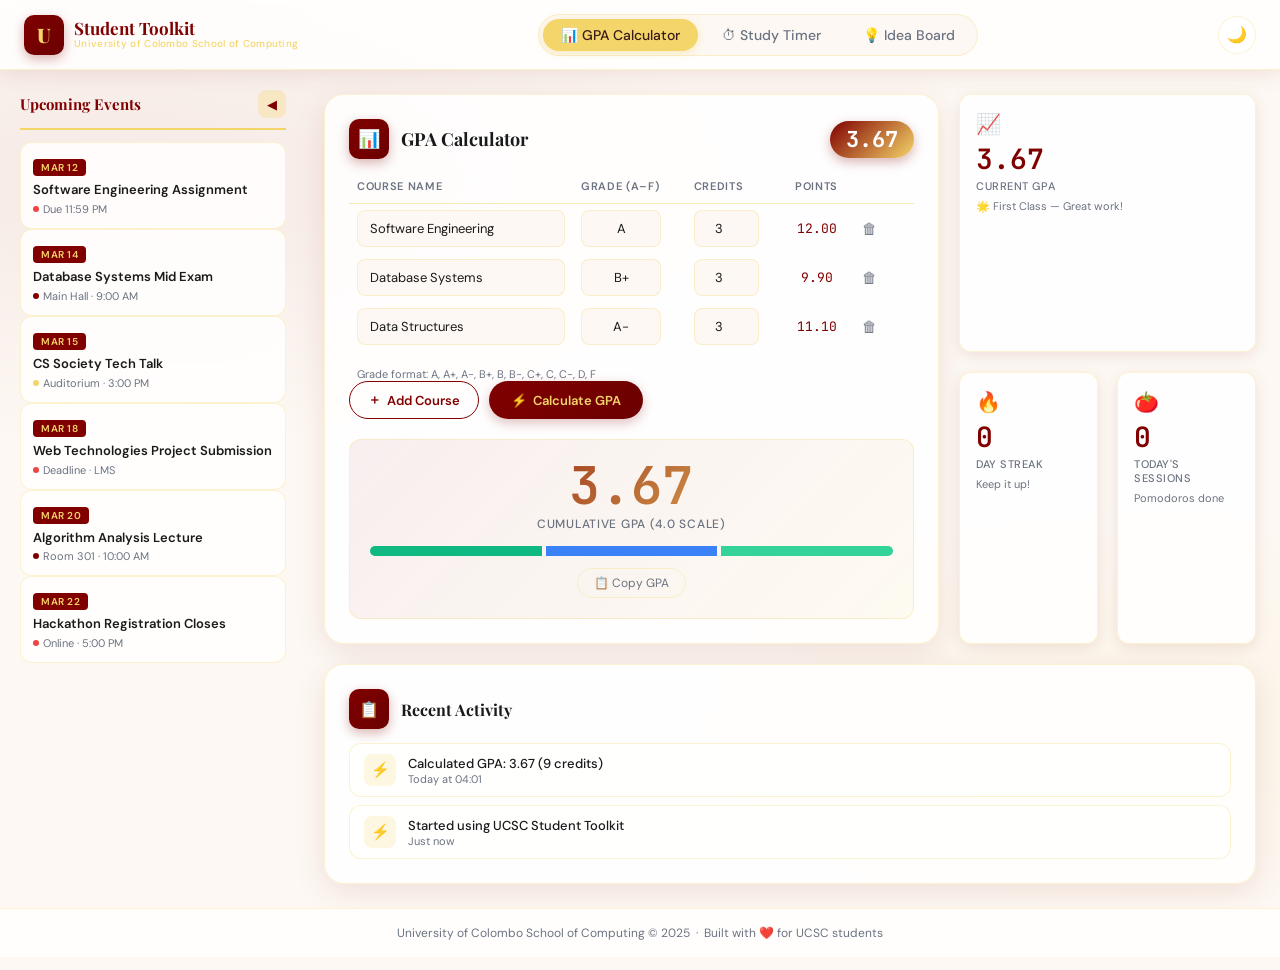
==== commit 61d12644: "character limit fix" ====
--- a/index.html
+++ b/index.html
@@ -1,966 +1,3404 @@
 <!DOCTYPE html>
 <html lang="en" data-theme="light">
+
 <head>
-<meta charset="UTF-8">
-<meta name="viewport" content="width=device-width, initial-scale=1.0">
-<title>UCSC Student Toolkit</title>
-<link rel="preconnect" href="https://fonts.googleapis.com">
-<link href="https://fonts.googleapis.com/css2?family=Playfair+Display:wght@700;900&family=DM+Sans:wght@300;400;500;600&family=JetBrains+Mono:wght@400;600&display=swap" rel="stylesheet">
-<style>
-/* ══════════════════════════════════════════════
+  <meta charset="UTF-8">
+  <meta name="viewport" content="width=device-width, initial-scale=1.0">
+  <title>UCSC Student Toolkit</title>
+  <link rel="preconnect" href="https://fonts.googleapis.com">
+  <link
+    href="https://fonts.googleapis.com/css2?family=Playfair+Display:wght@700;900&family=DM+Sans:wght@300;400;500;600&family=JetBrains+Mono:wght@400;600&display=swap"
+    rel="stylesheet">
+  <style>
+    /* ══════════════════════════════════════════════
    TOKENS & RESET
 ══════════════════════════════════════════════ */
-:root {
-  --maroon: #800000; --maroon-dark: #6B0000; --maroon-light: #A52A2A;
-  --gold: #F4D569; --gold-dim: rgba(244,213,105,0.3); --gold-glow: rgba(244,213,105,0.15);
-  --bg: #FDF8F3; --surface: rgba(255,255,255,0.85); --surface-solid: #FFFFFF;
-  --border: rgba(244,213,105,0.3); --text: #1A1A1A; --text-sec: #6B7280;
-  --shadow: rgba(128,0,0,0.1); --blur: blur(16px) saturate(180%);
-  --success: #10B981; --warning: #F59E0B; --error: #EF4444;
-  --sidebar-w: 300px; --ib-sidebar-w: 260px; --nav-h: 70px;
-  --radius: 20px; --radius-sm: 12px; --gap: 20px;
-  --ease: cubic-bezier(0.16,1,0.3,1); --spring: cubic-bezier(0.68,-0.45,0.265,1.55);
-}
-[data-theme="dark"] {
-  --bg: #0F0A0A; --surface: rgba(26,14,14,0.88); --surface-solid: #1a0a0a;
-  --border: rgba(244,213,105,0.15); --text: #F9FAFB; --text-sec: #9CA3AF;
-  --shadow: rgba(0,0,0,0.4); --maroon: #A52A2A; --gold-glow: rgba(244,213,105,0.08);
-}
-*,*::before,*::after{box-sizing:border-box;margin:0;padding:0}
-html{scroll-behavior:smooth}
-body{font-family:'DM Sans',sans-serif;background:var(--bg);color:var(--text);min-height:100vh;overflow-x:hidden;transition:background 0.5s ease,color 0.3s ease;}
-button{cursor:pointer;border:none;background:none;font-family:inherit}
-input,select,textarea{font-family:inherit}
-select{appearance:none;-webkit-appearance:none}
-
-/* ── BG LAYER ── */
-.bg-layer{position:fixed;inset:0;z-index:-1;
-  background:radial-gradient(ellipse 80% 50% at 10% 20%,rgba(128,0,0,0.06) 0%,transparent 60%),
-             radial-gradient(ellipse 60% 40% at 90% 80%,rgba(244,213,105,0.08) 0%,transparent 60%),var(--bg);
-  transition:all 0.5s ease;}
-[data-theme="dark"] .bg-layer{
-  background:radial-gradient(ellipse 80% 50% at 10% 20%,rgba(165,42,42,0.12) 0%,transparent 60%),
-             radial-gradient(ellipse 60% 40% at 90% 80%,rgba(244,213,105,0.05) 0%,transparent 60%),var(--bg);}
-
-/* ── GLASS ── */
-.glass{background:var(--surface);backdrop-filter:var(--blur);-webkit-backdrop-filter:var(--blur);border:1px solid var(--border);box-shadow:0 8px 32px var(--shadow),inset 0 1px 0 rgba(255,255,255,0.4);border-radius:var(--radius);transition:all 0.3s cubic-bezier(0.4,0,0.2,1);}
-
-/* ══════════════════════════════════════════════
+    :root {
+      --maroon: #800000;
+      --maroon-dark: #6B0000;
+      --maroon-light: #A52A2A;
+      --gold: #F4D569;
+      --gold-dim: rgba(244, 213, 105, 0.3);
+      --gold-glow: rgba(244, 213, 105, 0.15);
+      --bg: #FDF8F3;
+      --surface: rgba(255, 255, 255, 0.85);
+      --surface-solid: #FFFFFF;
+      --border: rgba(244, 213, 105, 0.3);
+      --text: #1A1A1A;
+      --text-sec: #6B7280;
+      --shadow: rgba(128, 0, 0, 0.1);
+      --blur: blur(16px) saturate(180%);
+      --success: #10B981;
+      --warning: #F59E0B;
+      --error: #EF4444;
+      --sidebar-w: 300px;
+      --ib-sidebar-w: 260px;
+      --nav-h: 70px;
+      --radius: 20px;
+      --radius-sm: 12px;
+      --gap: 20px;
+      --ease: cubic-bezier(0.16, 1, 0.3, 1);
+      --spring: cubic-bezier(0.68, -0.45, 0.265, 1.55);
+    }
+
+    [data-theme="dark"] {
+      --bg: #0F0A0A;
+      --surface: rgba(26, 14, 14, 0.88);
+      --surface-solid: #1a0a0a;
+      --border: rgba(244, 213, 105, 0.15);
+      --text: #F9FAFB;
+      --text-sec: #9CA3AF;
+      --shadow: rgba(0, 0, 0, 0.4);
+      --maroon: #A52A2A;
+      --gold-glow: rgba(244, 213, 105, 0.08);
+    }
+
+    *,
+    *::before,
+    *::after {
+      box-sizing: border-box;
+      margin: 0;
+      padding: 0
+    }
+
+    html {
+      scroll-behavior: smooth
+    }
+
+    body {
+      font-family: 'DM Sans', sans-serif;
+      background: var(--bg);
+      color: var(--text);
+      min-height: 100vh;
+      overflow-x: hidden;
+      transition: background 0.5s ease, color 0.3s ease;
+    }
+
+    button {
+      cursor: pointer;
+      border: none;
+      background: none;
+      font-family: inherit
+    }
+
+    input,
+    select,
+    textarea {
+      font-family: inherit
+    }
+
+    select {
+      appearance: none;
+      -webkit-appearance: none
+    }
+
+    /* ── BG LAYER ── */
+    .bg-layer {
+      position: fixed;
+      inset: 0;
+      z-index: -1;
+      background: radial-gradient(ellipse 80% 50% at 10% 20%, rgba(128, 0, 0, 0.06) 0%, transparent 60%),
+        radial-gradient(ellipse 60% 40% at 90% 80%, rgba(244, 213, 105, 0.08) 0%, transparent 60%), var(--bg);
+      transition: all 0.5s ease;
+    }
+
+    [data-theme="dark"] .bg-layer {
+      background: radial-gradient(ellipse 80% 50% at 10% 20%, rgba(165, 42, 42, 0.12) 0%, transparent 60%),
+        radial-gradient(ellipse 60% 40% at 90% 80%, rgba(244, 213, 105, 0.05) 0%, transparent 60%), var(--bg);
+    }
+
+    /* ── GLASS ── */
+    .glass {
+      background: var(--surface);
+      backdrop-filter: var(--blur);
+      -webkit-backdrop-filter: var(--blur);
+      border: 1px solid var(--border);
+      box-shadow: 0 8px 32px var(--shadow), inset 0 1px 0 rgba(255, 255, 255, 0.4);
+      border-radius: var(--radius);
+      transition: all 0.3s cubic-bezier(0.4, 0, 0.2, 1);
+    }
+
+    /* ══════════════════════════════════════════════
    NAVBAR
 ══════════════════════════════════════════════ */
-.navbar{position:fixed;top:0;left:0;right:0;height:var(--nav-h);display:flex;align-items:center;padding:0 24px;gap:16px;z-index:200;background:var(--surface);backdrop-filter:var(--blur);-webkit-backdrop-filter:var(--blur);border-bottom:1px solid var(--border);box-shadow:0 4px 20px var(--shadow);animation:slideDown 0.6s var(--ease) 0.1s both;}
-@keyframes slideDown{from{transform:translateY(-100%);opacity:0}to{transform:translateY(0);opacity:1}}
-
-.logo-wrap{display:flex;align-items:center;gap:10px;text-decoration:none;flex-shrink:0}
-.logo-icon{width:40px;height:40px;border-radius:10px;background:linear-gradient(135deg,#800000,#6B0000);display:flex;align-items:center;justify-content:center;font-family:'Playfair Display',serif;font-weight:900;color:var(--gold);font-size:20px;box-shadow:0 4px 12px rgba(128,0,0,0.3);flex-shrink:0;}
-.logo-text{flex:1;min-width:0}
-.logo-title{font-family:'Playfair Display',serif;font-weight:700;font-size:17px;color:var(--maroon);line-height:1.1;white-space:nowrap;}
-[data-theme="dark"] .logo-title{color:var(--gold)}
-.logo-sub{font-size:10px;color:var(--gold);font-weight:500;letter-spacing:0.03em;white-space:nowrap}
-
-.nav-pills{display:flex;gap:6px;background:var(--bg);border:1px solid var(--border);border-radius:50px;padding:4px;margin:0 auto;}
-[data-theme="dark"] .nav-pills{background:rgba(0,0,0,0.3)}
-.nav-pill{padding:7px 18px;border-radius:50px;font-size:14px;font-weight:500;color:var(--text-sec);cursor:pointer;transition:all 0.25s cubic-bezier(0.4,0,0.2,1);white-space:nowrap;text-decoration:none;display:inline-flex;align-items:center;gap:6px;border:none;background:none;}
-.nav-pill.active{background:var(--gold);color:#3a1a1a;box-shadow:0 2px 8px rgba(244,213,105,0.4);}
-.nav-pill:not(.active):hover{color:var(--text);background:rgba(128,0,0,0.07)}
-
-.nav-right{display:flex;align-items:center;gap:10px;flex-shrink:0}
-.live-badge{display:none;align-items:center;gap:6px;padding:4px 12px;border-radius:50px;background:rgba(16,185,129,0.12);border:1px solid rgba(16,185,129,0.3);font-size:11px;font-weight:600;color:var(--success);}
-.live-badge.show{display:flex}
-.live-dot{width:6px;height:6px;border-radius:50%;background:var(--success);animation:pulseDot 2s infinite}
-@keyframes pulseDot{0%,100%{opacity:1;transform:scale(1)}50%{opacity:0.6;transform:scale(1.4)}}
-.ib-live-wrap{display:flex;align-items:center;gap:6px;padding:4px 12px;border-radius:50px;background:rgba(16,185,129,0.12);border:1px solid rgba(16,185,129,0.3);font-size:11px;font-weight:600;color:var(--success);}
-.theme-btn{width:38px;height:38px;border-radius:50%;display:flex;align-items:center;justify-content:center;background:var(--surface);border:1px solid var(--border);color:var(--text);font-size:16px;transition:all 0.3s ease;}
-.theme-btn:hover{border-color:var(--gold);box-shadow:0 0 12px var(--gold-glow);transform:rotate(15deg)}
-
-/* ══════════════════════════════════════════════
+    .navbar {
+      position: fixed;
+      top: 0;
+      left: 0;
+      right: 0;
+      height: var(--nav-h);
+      display: flex;
+      align-items: center;
+      padding: 0 24px;
+      gap: 16px;
+      z-index: 200;
+      background: var(--surface);
+      backdrop-filter: var(--blur);
+      -webkit-backdrop-filter: var(--blur);
+      border-bottom: 1px solid var(--border);
+      box-shadow: 0 4px 20px var(--shadow);
+      animation: slideDown 0.6s var(--ease) 0.1s both;
+    }
+
+    @keyframes slideDown {
+      from {
+        transform: translateY(-100%);
+        opacity: 0
+      }
+
+      to {
+        transform: translateY(0);
+        opacity: 1
+      }
+    }
+
+    .logo-wrap {
+      display: flex;
+      align-items: center;
+      gap: 10px;
+      text-decoration: none;
+      flex-shrink: 0
+    }
+
+    .logo-icon {
+      width: 40px;
+      height: 40px;
+      border-radius: 10px;
+      background: linear-gradient(135deg, #800000, #6B0000);
+      display: flex;
+      align-items: center;
+      justify-content: center;
+      font-family: 'Playfair Display', serif;
+      font-weight: 900;
+      color: var(--gold);
+      font-size: 20px;
+      box-shadow: 0 4px 12px rgba(128, 0, 0, 0.3);
+      flex-shrink: 0;
+    }
+
+    .logo-text {
+      flex: 1;
+      min-width: 0
+    }
+
+    .logo-title {
+      font-family: 'Playfair Display', serif;
+      font-weight: 700;
+      font-size: 17px;
+      color: var(--maroon);
+      line-height: 1.1;
+      white-space: nowrap;
+    }
+
+    [data-theme="dark"] .logo-title {
+      color: var(--gold)
+    }
+
+    .logo-sub {
+      font-size: 10px;
+      color: var(--gold);
+      font-weight: 500;
+      letter-spacing: 0.03em;
+      white-space: nowrap
+    }
+
+    .nav-pills {
+      display: flex;
+      gap: 6px;
+      background: var(--bg);
+      border: 1px solid var(--border);
+      border-radius: 50px;
+      padding: 4px;
+      margin: 0 auto;
+    }
+
+    [data-theme="dark"] .nav-pills {
+      background: rgba(0, 0, 0, 0.3)
+    }
+
+    .nav-pill {
+      padding: 7px 18px;
+      border-radius: 50px;
+      font-size: 14px;
+      font-weight: 500;
+      color: var(--text-sec);
+      cursor: pointer;
+      transition: all 0.25s cubic-bezier(0.4, 0, 0.2, 1);
+      white-space: nowrap;
+      text-decoration: none;
+      display: inline-flex;
+      align-items: center;
+      gap: 6px;
+      border: none;
+      background: none;
+    }
+
+    .nav-pill.active {
+      background: var(--gold);
+      color: #3a1a1a;
+      box-shadow: 0 2px 8px rgba(244, 213, 105, 0.4);
+    }
+
+    .nav-pill:not(.active):hover {
+      color: var(--text);
+      background: rgba(128, 0, 0, 0.07)
+    }
+
+    .nav-right {
+      display: flex;
+      align-items: center;
+      gap: 10px;
+      flex-shrink: 0
+    }
+
+    .live-badge {
+      display: none;
+      align-items: center;
+      gap: 6px;
+      padding: 4px 12px;
+      border-radius: 50px;
+      background: rgba(16, 185, 129, 0.12);
+      border: 1px solid rgba(16, 185, 129, 0.3);
+      font-size: 11px;
+      font-weight: 600;
+      color: var(--success);
+    }
+
+    .live-badge.show {
+      display: flex
+    }
+
+    .live-dot {
+      width: 6px;
+      height: 6px;
+      border-radius: 50%;
+      background: var(--success);
+      animation: pulseDot 2s infinite
+    }
+
+    @keyframes pulseDot {
+
+      0%,
+      100% {
+        opacity: 1;
+        transform: scale(1)
+      }
+
+      50% {
+        opacity: 0.6;
+        transform: scale(1.4)
+      }
+    }
+
+    .ib-live-wrap {
+      display: flex;
+      align-items: center;
+      gap: 6px;
+      padding: 4px 12px;
+      border-radius: 50px;
+      background: rgba(16, 185, 129, 0.12);
+      border: 1px solid rgba(16, 185, 129, 0.3);
+      font-size: 11px;
+      font-weight: 600;
+      color: var(--success);
+    }
+
+    .theme-btn {
+      width: 38px;
+      height: 38px;
+      border-radius: 50%;
+      display: flex;
+      align-items: center;
+      justify-content: center;
+      background: var(--surface);
+      border: 1px solid var(--border);
+      color: var(--text);
+      font-size: 16px;
+      transition: all 0.3s ease;
+    }
+
+    .theme-btn:hover {
+      border-color: var(--gold);
+      box-shadow: 0 0 12px var(--gold-glow);
+      transform: rotate(15deg)
+    }
+
+    /* ══════════════════════════════════════════════
    MOBILE TABS
 ══════════════════════════════════════════════ */
-.mobile-tabs{display:none;position:fixed;bottom:16px;left:50%;transform:translateX(-50%);background:var(--surface);backdrop-filter:var(--blur);-webkit-backdrop-filter:var(--blur);border:1px solid var(--border);border-radius:50px;padding:6px;gap:4px;z-index:100;box-shadow:0 8px 32px var(--shadow);}
-.mobile-tab{padding:8px 14px;border-radius:50px;font-size:13px;font-weight:500;color:var(--text-sec);transition:all 0.2s ease;text-decoration:none;display:inline-flex;align-items:center;border:none;background:none;cursor:pointer;}
-.mobile-tab.active{background:var(--gold);color:#3a1a1a}
-
-/* ══════════════════════════════════════════════
+    .mobile-tabs {
+      display: none;
+      position: fixed;
+      bottom: 16px;
+      left: 50%;
+      transform: translateX(-50%);
+      background: var(--surface);
+      backdrop-filter: var(--blur);
+      -webkit-backdrop-filter: var(--blur);
+      border: 1px solid var(--border);
+      border-radius: 50px;
+      padding: 6px;
+      gap: 4px;
+      z-index: 100;
+      box-shadow: 0 8px 32px var(--shadow);
+    }
+
+    .mobile-tab {
+      padding: 8px 14px;
+      border-radius: 50px;
+      font-size: 13px;
+      font-weight: 500;
+      color: var(--text-sec);
+      transition: all 0.2s ease;
+      text-decoration: none;
+      display: inline-flex;
+      align-items: center;
+      border: none;
+      background: none;
+      cursor: pointer;
+    }
+
+    .mobile-tab.active {
+      background: var(--gold);
+      color: #3a1a1a
+    }
+
+    /* ══════════════════════════════════════════════
    LAYOUT — TOOLKIT (GPA + TIMER)
 ══════════════════════════════════════════════ */
-.layout{display:flex;margin-top:var(--nav-h);min-height:calc(100vh - var(--nav-h));}
-
-.sidebar{width:var(--sidebar-w);flex-shrink:0;position:sticky;top:var(--nav-h);height:calc(100vh - var(--nav-h));overflow-y:auto;overflow-x:hidden;padding:20px 14px 20px 20px;display:flex;flex-direction:column;gap:12px;transition:width 0.4s var(--ease);scrollbar-width:thin;scrollbar-color:var(--gold-dim) transparent;animation:fadeInLeft 0.6s ease 0.3s both;}
-@keyframes fadeInLeft{from{opacity:0;transform:translateX(-20px)}to{opacity:1;transform:translateX(0)}}
-.sidebar.collapsed{width:72px}
-.sidebar.collapsed .sb-content{display:none}
-.sidebar.collapsed .sb-head-title{display:none}
-.sb-head{display:flex;align-items:center;justify-content:space-between;padding-bottom:10px;border-bottom:2px solid var(--gold);flex-shrink:0;}
-.sb-head-title{font-family:'Playfair Display',serif;font-size:15px;font-weight:700;color:var(--maroon);}
-[data-theme="dark"] .sb-head-title{color:var(--gold)}
-.collapse-btn{width:28px;height:28px;border-radius:8px;display:flex;align-items:center;justify-content:center;background:var(--gold-dim);color:var(--maroon);font-size:13px;transition:all 0.3s ease;flex-shrink:0;}
-[data-theme="dark"] .collapse-btn{color:var(--gold)}
-.collapse-btn:hover{background:var(--gold);color:#3a1a1a}
-.sidebar.collapsed .collapse-btn{transform:rotate(180deg)}
-
-.event-card{background:var(--surface);backdrop-filter:var(--blur);-webkit-backdrop-filter:var(--blur);border:1px solid var(--border);border-radius:var(--radius-sm);padding:12px;cursor:pointer;transition:all 0.2s ease;animation:fadeInLeft 0.5s ease both;flex-shrink:0;}
-.event-card:hover{box-shadow:0 0 20px rgba(244,213,105,0.3);padding-left:18px;background:rgba(128,0,0,0.04);border-color:rgba(244,213,105,0.5);}
-.event-date{font-size:10px;font-weight:600;letter-spacing:0.05em;text-transform:uppercase;background:var(--maroon);color:var(--gold);display:inline-block;padding:2px 8px;border-radius:4px;margin-bottom:6px;}
-.event-title{font-size:13px;font-weight:600;color:var(--text);margin-bottom:3px;line-height:1.3}
-.event-meta{font-size:11px;color:var(--text-sec);display:flex;align-items:center;gap:4px}
-.event-dot{width:6px;height:6px;border-radius:50%;flex-shrink:0}
-.dot-academic{background:var(--maroon)}.dot-social{background:var(--gold)}.dot-deadline{background:var(--error);animation:pulseDot 2s infinite}
-
-.main{flex:1;padding:24px;display:flex;flex-direction:column;gap:var(--gap);max-width:100%;min-width:0;}
-.panel{display:none}
-.panel.active{display:contents}
-
-/* ── BENTO GRID ── */
-.bento{display:grid;grid-template-columns:repeat(12,1fr);gap:var(--gap);animation:bentoIn 0.7s ease 0.4s both;}
-@keyframes bentoIn{from{opacity:0;transform:scale(0.97)}to{opacity:1;transform:scale(1)}}
-.bento-8{grid-column:span 8}.bento-4{grid-column:span 4}.bento-6{grid-column:span 6}
-.bento-3{grid-column:span 3}.bento-12{grid-column:span 12}
-
-.tool-card{background:var(--surface);backdrop-filter:var(--blur);-webkit-backdrop-filter:var(--blur);border:1px solid var(--border);border-radius:var(--radius);padding:24px;box-shadow:0 8px 32px var(--shadow),inset 0 1px 0 rgba(255,255,255,0.4);transition:all 0.3s cubic-bezier(0.4,0,0.2,1);position:relative;overflow:hidden;}
-.tool-card::before{content:'';position:absolute;top:0;left:-100%;width:60%;height:100%;background:linear-gradient(90deg,transparent,rgba(244,213,105,0.06),transparent);animation:shimmer 12s infinite;pointer-events:none;}
-@keyframes shimmer{0%{left:-100%}100%{left:200%}}
-.card-header{display:flex;align-items:center;gap:12px;margin-bottom:20px;flex-wrap:wrap}
-.card-icon{width:40px;height:40px;border-radius:10px;background:linear-gradient(135deg,var(--maroon),var(--maroon-dark));display:flex;align-items:center;justify-content:center;color:var(--gold);font-size:18px;flex-shrink:0;box-shadow:0 4px 12px rgba(128,0,0,0.3);}
-.card-title{font-family:'Playfair Display',serif;font-size:18px;font-weight:700;color:var(--text);}
-
-/* ── GPA ── */
-.gpa-badge{margin-left:auto;background:linear-gradient(135deg,#800000,#F4D569);color:#fff;font-weight:700;font-size:22px;padding:4px 16px;border-radius:50px;font-family:'JetBrains Mono',monospace;box-shadow:0 4px 12px rgba(128,0,0,0.3);transition:all 0.5s cubic-bezier(0.4,0,0.2,1);min-width:80px;text-align:center;}
-.course-table{width:100%;border-collapse:collapse;margin-bottom:16px}
-.course-table th{font-size:11px;font-weight:600;text-transform:uppercase;letter-spacing:0.06em;color:var(--text-sec);padding:0 8px 10px;text-align:left;border-bottom:1px solid var(--border);}
-.course-table td{padding:6px 8px;vertical-align:middle}
-.course-row{animation:slideRowIn 0.3s ease both}
-@keyframes slideRowIn{from{opacity:0;transform:translateX(-16px)}to{opacity:1;transform:translateX(0)}}
-.inp{width:100%;padding:9px 12px;background:var(--bg);border:1.5px solid var(--border);border-radius:8px;font-size:13px;color:var(--text);transition:all 0.2s ease;outline:none;}
-[data-theme="dark"] .inp{background:rgba(0,0,0,0.3)}
-.inp:focus{border-color:var(--gold);box-shadow:0 0 0 3px rgba(244,213,105,0.15)}
-.inp::placeholder{color:var(--text-sec)}
-.inp-grade{width:80px;text-align:center}.inp-credits{width:65px;text-align:center}
-.remove-btn{width:30px;height:30px;border-radius:8px;display:flex;align-items:center;justify-content:center;color:var(--text-sec);font-size:15px;transition:all 0.2s ease;}
-.remove-btn:hover{background:rgba(239,68,68,0.1);color:var(--error)}
-.gpa-controls{display:flex;gap:10px;flex-wrap:wrap;margin-bottom:20px}
-.btn-add{padding:9px 18px;border-radius:50px;border:1.5px solid var(--maroon);color:var(--maroon);font-size:13px;font-weight:600;display:flex;align-items:center;gap:6px;transition:all 0.25s ease;}
-[data-theme="dark"] .btn-add{border-color:var(--gold);color:var(--gold)}
-.btn-add:hover{background:var(--maroon);color:#fff;box-shadow:0 4px 12px rgba(128,0,0,0.3)}
-[data-theme="dark"] .btn-add:hover{background:var(--gold);color:#3a1a1a}
-.btn-calc{padding:9px 22px;border-radius:50px;background:linear-gradient(135deg,var(--maroon),var(--maroon-dark));color:var(--gold);font-size:13px;font-weight:600;display:flex;align-items:center;gap:6px;transition:all 0.25s ease;box-shadow:0 4px 12px rgba(128,0,0,0.25);}
-.btn-calc:hover{box-shadow:0 6px 20px rgba(128,0,0,0.4),0 0 0 2px rgba(244,213,105,0.3);transform:translateY(-1px)}
-.gpa-result{background:linear-gradient(135deg,rgba(128,0,0,0.06),rgba(244,213,105,0.08));border:1px solid var(--border);border-radius:var(--radius-sm);padding:20px;text-align:center;}
-.gpa-big{font-family:'JetBrains Mono',monospace;font-size:52px;font-weight:600;background:linear-gradient(135deg,var(--maroon),var(--gold));-webkit-background-clip:text;background-clip:text;-webkit-text-fill-color:transparent;line-height:1;margin-bottom:4px;transition:all 0.5s ease;}
-.gpa-label{font-size:12px;color:var(--text-sec);font-weight:500;text-transform:uppercase;letter-spacing:0.06em}
-.grade-bar{display:flex;gap:4px;margin-top:14px;border-radius:8px;overflow:hidden;height:10px}
-.grade-seg{height:100%;transition:all 0.6s ease;}
-.copy-btn{margin-top:12px;padding:6px 16px;border-radius:50px;background:transparent;border:1px solid var(--border);font-size:12px;color:var(--text-sec);transition:all 0.2s ease;display:inline-flex;align-items:center;gap:5px;}
-.copy-btn:hover{border-color:var(--gold);color:var(--gold)}
-.grade-hint{font-size:11px;color:var(--text-sec);margin-top:2px;padding:0 8px;}
-
-/* ── STAT CELLS ── */
-.stat-cell{background:var(--surface);backdrop-filter:var(--blur);-webkit-backdrop-filter:var(--blur);border:1px solid var(--border);border-radius:var(--radius-sm);padding:16px;display:flex;flex-direction:column;gap:6px;box-shadow:0 4px 16px var(--shadow);transition:all 0.3s ease;animation:popIn 0.6s cubic-bezier(0.34,1.56,0.64,1) both;}
-.stat-cell:hover{transform:translateY(-3px);box-shadow:0 8px 24px var(--shadow),0 0 0 1px rgba(244,213,105,0.3)}
-@keyframes popIn{from{opacity:0;transform:scale(0.88)}to{opacity:1;transform:scale(1)}}
-.stat-cell:nth-child(1){animation-delay:0.5s}.stat-cell:nth-child(2){animation-delay:0.6s}.stat-cell:nth-child(3){animation-delay:0.7s}
-.stat-icon{font-size:20px;margin-bottom:2px}
-.stat-val{font-family:'JetBrains Mono',monospace;font-size:28px;font-weight:600;color:var(--maroon);line-height:1;}
-[data-theme="dark"] .stat-val{color:var(--gold)}
-.stat-label{font-size:11px;color:var(--text-sec);font-weight:500;text-transform:uppercase;letter-spacing:0.05em}
-.stat-sub{font-size:11px;color:var(--text-sec)}
-.streak-flame{animation:flicker 1.5s ease-in-out infinite alternate;display:inline-block}
-@keyframes flicker{0%{transform:scale(1) rotate(-3deg)}100%{transform:scale(1.15) rotate(3deg)}}
-
-/* ── TIMER ── */
-.timer-wrap{display:flex;flex-direction:column;align-items:center;gap:20px}
-.timer-ring-wrap{position:relative;width:220px;height:220px;flex-shrink:0}
-.timer-ring-wrap svg{transform:rotate(-90deg)}
-.ring-track{fill:none;stroke:rgba(128,0,0,0.1);stroke-width:8}
-[data-theme="dark"] .ring-track{stroke:rgba(165,42,42,0.2)}
-.ring-prog{fill:none;stroke:url(#goldGrad);stroke-width:8;stroke-linecap:round;transition:stroke-dashoffset 0.5s linear;}
-.timer-center{position:absolute;inset:0;display:flex;flex-direction:column;align-items:center;justify-content:center;gap:4px;}
-.timer-time{font-family:'JetBrains Mono',monospace;font-size:42px;font-weight:600;color:var(--maroon);letter-spacing:-0.02em;transition:all 0.3s ease;}
-[data-theme="dark"] .timer-time{color:var(--gold)}
-.timer-mode{font-size:11px;font-weight:600;text-transform:uppercase;letter-spacing:0.1em;color:var(--text-sec);}
-.timer-active .timer-ring-wrap{animation:breathe 4s ease-in-out infinite}
-@keyframes breathe{0%,100%{transform:scale(1)}50%{transform:scale(1.015)}}
-.timer-btns{display:flex;align-items:center;gap:12px}
-.timer-main-btn{width:64px;height:64px;border-radius:50%;background:linear-gradient(135deg,var(--maroon),var(--maroon-dark));color:var(--gold);font-size:22px;display:flex;align-items:center;justify-content:center;box-shadow:0 6px 20px rgba(128,0,0,0.35);transition:all 0.25s ease;}
-.timer-main-btn:hover{box-shadow:0 8px 28px rgba(128,0,0,0.5);transform:scale(1.05)}
-.timer-main-btn:active{transform:scale(0.95)}
-.timer-active .timer-main-btn{animation:btnPulse 2s ease-in-out infinite}
-@keyframes btnPulse{0%,100%{box-shadow:0 6px 20px rgba(128,0,0,0.35)}50%{box-shadow:0 6px 20px rgba(128,0,0,0.35),0 0 0 8px rgba(128,0,0,0.1)}}
-.timer-sm-btn{width:44px;height:44px;border-radius:50%;background:var(--surface);border:1.5px solid var(--border);color:var(--text-sec);font-size:16px;display:flex;align-items:center;justify-content:center;transition:all 0.25s ease;}
-.timer-sm-btn:hover{border-color:var(--maroon);color:var(--maroon);transform:scale(1.05)}
-[data-theme="dark"] .timer-sm-btn:hover{border-color:var(--gold);color:var(--gold)}
-.session-dots{display:flex;gap:6px;margin-top:4px}
-.s-dot{width:10px;height:10px;border-radius:50%;background:rgba(128,0,0,0.15);transition:all 0.3s ease;}
-.s-dot.done{background:var(--maroon)}
-[data-theme="dark"] .s-dot.done{background:var(--gold)}
-.mode-pills{display:flex;gap:6px;margin-top:4px}
-.mode-pill{padding:5px 12px;border-radius:50px;font-size:12px;font-weight:600;color:var(--text-sec);border:1px solid var(--border);cursor:pointer;transition:all 0.2s ease;}
-.mode-pill.active{background:var(--maroon);color:var(--gold);border-color:var(--maroon)}
-[data-theme="dark"] .mode-pill.active{background:var(--gold);color:#3a1a1a;border-color:var(--gold)}
-
-/* ── ACTIVITY ── */
-.activity-list{display:flex;flex-direction:column;gap:8px;max-height:300px;overflow-y:auto;scrollbar-width:thin;scrollbar-color:var(--gold-dim) transparent}
-.activity-item{display:flex;align-items:center;gap:12px;padding:10px 14px;border-radius:var(--radius-sm);background:rgba(255,255,255,0.5);border:1px solid var(--border);transition:all 0.2s ease;}
-[data-theme="dark"] .activity-item{background:rgba(255,255,255,0.03)}
-.activity-item:hover{background:rgba(244,213,105,0.08);transform:translateX(4px)}
-.act-ico{width:32px;height:32px;border-radius:8px;display:flex;align-items:center;justify-content:center;font-size:15px;flex-shrink:0;}
-.act-green{background:rgba(16,185,129,0.15);color:var(--success)}
-.act-gold{background:rgba(244,213,105,0.2);color:var(--warning)}
-.act-maroon{background:rgba(128,0,0,0.1);color:var(--maroon)}
-[data-theme="dark"] .act-maroon{color:var(--gold)}
-.act-info{flex:1;min-width:0}
-.act-title-t{font-size:13px;font-weight:500;color:var(--text)}
-.act-time-t{font-size:11px;color:var(--text-sec)}
-
-/* ── TIMER SETTINGS MODAL ── */
-.modal-overlay{display:none;position:fixed;inset:0;z-index:500;background:rgba(0,0,0,0.4);backdrop-filter:blur(4px);align-items:center;justify-content:center;}
-.modal-overlay.open{display:flex;animation:fadeIn 0.2s ease}
-@keyframes fadeIn{from{opacity:0}to{opacity:1}}
-.modal-box{background:var(--surface-solid);border:1px solid var(--border);border-radius:var(--radius);padding:28px;width:360px;max-width:90vw;animation:scaleIn 0.25s cubic-bezier(0.34,1.56,0.64,1);}
-@keyframes scaleIn{from{opacity:0;transform:scale(0.88)}to{opacity:1;transform:scale(1)}}
-.modal-box h3{font-family:'Playfair Display',serif;font-size:20px;color:var(--maroon);margin-bottom:20px}
-[data-theme="dark"] .modal-box h3{color:var(--gold)}
-.modal-row{margin-bottom:16px}
-.modal-label{font-size:13px;font-weight:600;color:var(--text);margin-bottom:6px;display:flex;justify-content:space-between}
-.range-slider{width:100%;-webkit-appearance:none;height:5px;border-radius:10px;background:linear-gradient(to right,var(--maroon) 0%,var(--maroon) 50%,rgba(128,0,0,0.15) 50%);outline:none;cursor:pointer;transition:background 0.2s;}
-.range-slider::-webkit-slider-thumb{-webkit-appearance:none;width:18px;height:18px;border-radius:50%;background:var(--gold);border:2px solid var(--maroon);cursor:pointer;box-shadow:0 2px 6px rgba(128,0,0,0.3);}
-.modal-footer{display:flex;justify-content:flex-end;gap:8px;margin-top:20px}
-.btn-close-modal{padding:8px 18px;border-radius:50px;border:1px solid var(--border);color:var(--text-sec);font-size:13px;transition:all 0.2s ease;}
-.btn-close-modal:hover{background:rgba(128,0,0,0.06)}
-.btn-save-modal{padding:8px 18px;border-radius:50px;background:var(--maroon);color:var(--gold);font-size:13px;font-weight:600;transition:all 0.2s ease;}
-.btn-save-modal:hover{box-shadow:0 4px 12px rgba(128,0,0,0.3)}
-.toggle-wrap{display:flex;align-items:center;gap:10px}
-.toggle-switch{position:relative;width:44px;height:24px;cursor:pointer;}
-.toggle-switch input{opacity:0;width:0;height:0}
-.toggle-slider{position:absolute;inset:0;background:rgba(128,0,0,0.15);border-radius:50px;transition:0.3s;border:1px solid var(--border);}
-.toggle-slider::before{content:'';position:absolute;width:18px;height:18px;background:var(--maroon);border-radius:50%;top:2px;left:2px;transition:0.3s;}
-input:checked+.toggle-slider::before{transform:translateX(20px)}
-[data-theme="dark"] .toggle-slider::before{background:var(--gold)}
-
-/* ══════════════════════════════════════════════
+    .layout {
+      display: flex;
+      margin-top: var(--nav-h);
+      min-height: calc(100vh - var(--nav-h));
+    }
+
+    .sidebar {
+      width: var(--sidebar-w);
+      flex-shrink: 0;
+      position: sticky;
+      top: var(--nav-h);
+      height: calc(100vh - var(--nav-h));
+      overflow-y: auto;
+      overflow-x: hidden;
+      padding: 20px 14px 20px 20px;
+      display: flex;
+      flex-direction: column;
+      gap: 12px;
+      transition: width 0.4s var(--ease);
+      scrollbar-width: thin;
+      scrollbar-color: var(--gold-dim) transparent;
+      animation: fadeInLeft 0.6s ease 0.3s both;
+    }
+
+    @keyframes fadeInLeft {
+      from {
+        opacity: 0;
+        transform: translateX(-20px)
+      }
+
+      to {
+        opacity: 1;
+        transform: translateX(0)
+      }
+    }
+
+    .sidebar.collapsed {
+      width: 72px
+    }
+
+    .sidebar.collapsed .sb-content {
+      display: none
+    }
+
+    .sidebar.collapsed .sb-head-title {
+      display: none
+    }
+
+    .sb-head {
+      display: flex;
+      align-items: center;
+      justify-content: space-between;
+      padding-bottom: 10px;
+      border-bottom: 2px solid var(--gold);
+      flex-shrink: 0;
+    }
+
+    .sb-head-title {
+      font-family: 'Playfair Display', serif;
+      font-size: 15px;
+      font-weight: 700;
+      color: var(--maroon);
+    }
+
+    [data-theme="dark"] .sb-head-title {
+      color: var(--gold)
+    }
+
+    .collapse-btn {
+      width: 28px;
+      height: 28px;
+      border-radius: 8px;
+      display: flex;
+      align-items: center;
+      justify-content: center;
+      background: var(--gold-dim);
+      color: var(--maroon);
+      font-size: 13px;
+      transition: all 0.3s ease;
+      flex-shrink: 0;
+    }
+
+    [data-theme="dark"] .collapse-btn {
+      color: var(--gold)
+    }
+
+    .collapse-btn:hover {
+      background: var(--gold);
+      color: #3a1a1a
+    }
+
+    .sidebar.collapsed .collapse-btn {
+      transform: rotate(180deg)
+    }
+
+    .event-card {
+      background: var(--surface);
+      backdrop-filter: var(--blur);
+      -webkit-backdrop-filter: var(--blur);
+      border: 1px solid var(--border);
+      border-radius: var(--radius-sm);
+      padding: 12px;
+      cursor: pointer;
+      transition: all 0.2s ease;
+      animation: fadeInLeft 0.5s ease both;
+      flex-shrink: 0;
+    }
+
+    .event-card:hover {
+      box-shadow: 0 0 20px rgba(244, 213, 105, 0.3);
+      padding-left: 18px;
+      background: rgba(128, 0, 0, 0.04);
+      border-color: rgba(244, 213, 105, 0.5);
+    }
+
+    .event-date {
+      font-size: 10px;
+      font-weight: 600;
+      letter-spacing: 0.05em;
+      text-transform: uppercase;
+      background: var(--maroon);
+      color: var(--gold);
+      display: inline-block;
+      padding: 2px 8px;
+      border-radius: 4px;
+      margin-bottom: 6px;
+    }
+
+    .event-title {
+      font-size: 13px;
+      font-weight: 600;
+      color: var(--text);
+      margin-bottom: 3px;
+      line-height: 1.3
+    }
+
+    .event-meta {
+      font-size: 11px;
+      color: var(--text-sec);
+      display: flex;
+      align-items: center;
+      gap: 4px
+    }
+
+    .event-dot {
+      width: 6px;
+      height: 6px;
+      border-radius: 50%;
+      flex-shrink: 0
+    }
+
+    .dot-academic {
+      background: var(--maroon)
+    }
+
+    .dot-social {
+      background: var(--gold)
+    }
+
+    .dot-deadline {
+      background: var(--error);
+      animation: pulseDot 2s infinite
+    }
+
+    .main {
+      flex: 1;
+      padding: 24px;
+      display: flex;
+      flex-direction: column;
+      gap: var(--gap);
+      max-width: 100%;
+      min-width: 0;
+    }
+
+    .panel {
+      display: none
+    }
+
+    .panel.active {
+      display: contents
+    }
+
+    /* ── BENTO GRID ── */
+    .bento {
+      display: grid;
+      grid-template-columns: repeat(12, 1fr);
+      gap: var(--gap);
+      animation: bentoIn 0.7s ease 0.4s both;
+    }
+
+    @keyframes bentoIn {
+      from {
+        opacity: 0;
+        transform: scale(0.97)
+      }
+
+      to {
+        opacity: 1;
+        transform: scale(1)
+      }
+    }
+
+    .bento-8 {
+      grid-column: span 8
+    }
+
+    .bento-4 {
+      grid-column: span 4
+    }
+
+    .bento-6 {
+      grid-column: span 6
+    }
+
+    .bento-3 {
+      grid-column: span 3
+    }
+
+    .bento-12 {
+      grid-column: span 12
+    }
+
+    .tool-card {
+      background: var(--surface);
+      backdrop-filter: var(--blur);
+      -webkit-backdrop-filter: var(--blur);
+      border: 1px solid var(--border);
+      border-radius: var(--radius);
+      padding: 24px;
+      box-shadow: 0 8px 32px var(--shadow), inset 0 1px 0 rgba(255, 255, 255, 0.4);
+      transition: all 0.3s cubic-bezier(0.4, 0, 0.2, 1);
+      position: relative;
+      overflow: hidden;
+    }
+
+    .tool-card::before {
+      content: '';
+      position: absolute;
+      top: 0;
+      left: -100%;
+      width: 60%;
+      height: 100%;
+      background: linear-gradient(90deg, transparent, rgba(244, 213, 105, 0.06), transparent);
+      animation: shimmer 12s infinite;
+      pointer-events: none;
+    }
+
+    @keyframes shimmer {
+      0% {
+        left: -100%
+      }
+
+      100% {
+        left: 200%
+      }
+    }
+
+    .card-header {
+      display: flex;
+      align-items: center;
+      gap: 12px;
+      margin-bottom: 20px;
+      flex-wrap: wrap
+    }
+
+    .card-icon {
+      width: 40px;
+      height: 40px;
+      border-radius: 10px;
+      background: linear-gradient(135deg, var(--maroon), var(--maroon-dark));
+      display: flex;
+      align-items: center;
+      justify-content: center;
+      color: var(--gold);
+      font-size: 18px;
+      flex-shrink: 0;
+      box-shadow: 0 4px 12px rgba(128, 0, 0, 0.3);
+    }
+
+    .card-title {
+      font-family: 'Playfair Display', serif;
+      font-size: 18px;
+      font-weight: 700;
+      color: var(--text);
+    }
+
+    /* ── GPA ── */
+    .gpa-badge {
+      margin-left: auto;
+      background: linear-gradient(135deg, #800000, #F4D569);
+      color: #fff;
+      font-weight: 700;
+      font-size: 22px;
+      padding: 4px 16px;
+      border-radius: 50px;
+      font-family: 'JetBrains Mono', monospace;
+      box-shadow: 0 4px 12px rgba(128, 0, 0, 0.3);
+      transition: all 0.5s cubic-bezier(0.4, 0, 0.2, 1);
+      min-width: 80px;
+      text-align: center;
+    }
+
+    .course-table {
+      width: 100%;
+      border-collapse: collapse;
+      margin-bottom: 16px
+    }
+
+    .course-table th {
+      font-size: 11px;
+      font-weight: 600;
+      text-transform: uppercase;
+      letter-spacing: 0.06em;
+      color: var(--text-sec);
+      padding: 0 8px 10px;
+      text-align: left;
+      border-bottom: 1px solid var(--border);
+    }
+
+    .course-table td {
+      padding: 6px 8px;
+      vertical-align: middle
+    }
+
+    .course-row {
+      animation: slideRowIn 0.3s ease both
+    }
+
+    @keyframes slideRowIn {
+      from {
+        opacity: 0;
+        transform: translateX(-16px)
+      }
+
+      to {
+        opacity: 1;
+        transform: translateX(0)
+      }
+    }
+
+    .inp {
+      width: 100%;
+      padding: 9px 12px;
+      background: var(--bg);
+      border: 1.5px solid var(--border);
+      border-radius: 8px;
+      font-size: 13px;
+      color: var(--text);
+      transition: all 0.2s ease;
+      outline: none;
+    }
+
+    [data-theme="dark"] .inp {
+      background: rgba(0, 0, 0, 0.3)
+    }
+
+    .inp:focus {
+      border-color: var(--gold);
+      box-shadow: 0 0 0 3px rgba(244, 213, 105, 0.15)
+    }
+
+    .inp::placeholder {
+      color: var(--text-sec)
+    }
+
+    .inp-grade {
+      width: 80px;
+      text-align: center
+    }
+
+    .inp-credits {
+      width: 65px;
+      text-align: center
+    }
+
+    .remove-btn {
+      width: 30px;
+      height: 30px;
+      border-radius: 8px;
+      display: flex;
+      align-items: center;
+      justify-content: center;
+      color: var(--text-sec);
+      font-size: 15px;
+      transition: all 0.2s ease;
+    }
+
+    .remove-btn:hover {
+      background: rgba(239, 68, 68, 0.1);
+      color: var(--error)
+    }
+
+    .gpa-controls {
+      display: flex;
+      gap: 10px;
+      flex-wrap: wrap;
+      margin-bottom: 20px
+    }
+
+    .btn-add {
+      padding: 9px 18px;
+      border-radius: 50px;
+      border: 1.5px solid var(--maroon);
+      color: var(--maroon);
+      font-size: 13px;
+      font-weight: 600;
+      display: flex;
+      align-items: center;
+      gap: 6px;
+      transition: all 0.25s ease;
+    }
+
+    [data-theme="dark"] .btn-add {
+      border-color: var(--gold);
+      color: var(--gold)
+    }
+
+    .btn-add:hover {
+      background: var(--maroon);
+      color: #fff;
+      box-shadow: 0 4px 12px rgba(128, 0, 0, 0.3)
+    }
+
+    [data-theme="dark"] .btn-add:hover {
+      background: var(--gold);
+      color: #3a1a1a
+    }
+
+    .btn-calc {
+      padding: 9px 22px;
+      border-radius: 50px;
+      background: linear-gradient(135deg, var(--maroon), var(--maroon-dark));
+      color: var(--gold);
+      font-size: 13px;
+      font-weight: 600;
+      display: flex;
+      align-items: center;
+      gap: 6px;
+      transition: all 0.25s ease;
+      box-shadow: 0 4px 12px rgba(128, 0, 0, 0.25);
+    }
+
+    .btn-calc:hover {
+      box-shadow: 0 6px 20px rgba(128, 0, 0, 0.4), 0 0 0 2px rgba(244, 213, 105, 0.3);
+      transform: translateY(-1px)
+    }
+
+    .gpa-result {
+      background: linear-gradient(135deg, rgba(128, 0, 0, 0.06), rgba(244, 213, 105, 0.08));
+      border: 1px solid var(--border);
+      border-radius: var(--radius-sm);
+      padding: 20px;
+      text-align: center;
+    }
+
+    .gpa-big {
+      font-family: 'JetBrains Mono', monospace;
+      font-size: 52px;
+      font-weight: 600;
+      background: linear-gradient(135deg, var(--maroon), var(--gold));
+      -webkit-background-clip: text;
+      background-clip: text;
+      -webkit-text-fill-color: transparent;
+      line-height: 1;
+      margin-bottom: 4px;
+      transition: all 0.5s ease;
+    }
+
+    .gpa-label {
+      font-size: 12px;
+      color: var(--text-sec);
+      font-weight: 500;
+      text-transform: uppercase;
+      letter-spacing: 0.06em
+    }
+
+    .grade-bar {
+      display: flex;
+      gap: 4px;
+      margin-top: 14px;
+      border-radius: 8px;
+      overflow: hidden;
+      height: 10px
+    }
+
+    .grade-seg {
+      height: 100%;
+      transition: all 0.6s ease;
+    }
+
+    .copy-btn {
+      margin-top: 12px;
+      padding: 6px 16px;
+      border-radius: 50px;
+      background: transparent;
+      border: 1px solid var(--border);
+      font-size: 12px;
+      color: var(--text-sec);
+      transition: all 0.2s ease;
+      display: inline-flex;
+      align-items: center;
+      gap: 5px;
+    }
+
+    .copy-btn:hover {
+      border-color: var(--gold);
+      color: var(--gold)
+    }
+
+    .grade-hint {
+      font-size: 11px;
+      color: var(--text-sec);
+      margin-top: 2px;
+      padding: 0 8px;
+    }
+
+    /* ── STAT CELLS ── */
+    .stat-cell {
+      background: var(--surface);
+      backdrop-filter: var(--blur);
+      -webkit-backdrop-filter: var(--blur);
+      border: 1px solid var(--border);
+      border-radius: var(--radius-sm);
+      padding: 16px;
+      display: flex;
+      flex-direction: column;
+      gap: 6px;
+      box-shadow: 0 4px 16px var(--shadow);
+      transition: all 0.3s ease;
+      animation: popIn 0.6s cubic-bezier(0.34, 1.56, 0.64, 1) both;
+    }
+
+    .stat-cell:hover {
+      transform: translateY(-3px);
+      box-shadow: 0 8px 24px var(--shadow), 0 0 0 1px rgba(244, 213, 105, 0.3)
+    }
+
+    @keyframes popIn {
+      from {
+        opacity: 0;
+        transform: scale(0.88)
+      }
+
+      to {
+        opacity: 1;
+        transform: scale(1)
+      }
+    }
+
+    .stat-cell:nth-child(1) {
+      animation-delay: 0.5s
+    }
+
+    .stat-cell:nth-child(2) {
+      animation-delay: 0.6s
+    }
+
+    .stat-cell:nth-child(3) {
+      animation-delay: 0.7s
+    }
+
+    .stat-icon {
+      font-size: 20px;
+      margin-bottom: 2px
+    }
+
+    .stat-val {
+      font-family: 'JetBrains Mono', monospace;
+      font-size: 28px;
+      font-weight: 600;
+      color: var(--maroon);
+      line-height: 1;
+    }
+
+    [data-theme="dark"] .stat-val {
+      color: var(--gold)
+    }
+
+    .stat-label {
+      font-size: 11px;
+      color: var(--text-sec);
+      font-weight: 500;
+      text-transform: uppercase;
+      letter-spacing: 0.05em
+    }
+
+    .stat-sub {
+      font-size: 11px;
+      color: var(--text-sec)
+    }
+
+    .streak-flame {
+      animation: flicker 1.5s ease-in-out infinite alternate;
+      display: inline-block
+    }
+
+    @keyframes flicker {
+      0% {
+        transform: scale(1) rotate(-3deg)
+      }
+
+      100% {
+        transform: scale(1.15) rotate(3deg)
+      }
+    }
+
+    /* ── TIMER ── */
+    .timer-wrap {
+      display: flex;
+      flex-direction: column;
+      align-items: center;
+      gap: 20px
+    }
+
+    .timer-ring-wrap {
+      position: relative;
+      width: 220px;
+      height: 220px;
+      flex-shrink: 0
+    }
+
+    .timer-ring-wrap svg {
+      transform: rotate(-90deg)
+    }
+
+    .ring-track {
+      fill: none;
+      stroke: rgba(128, 0, 0, 0.1);
+      stroke-width: 8
+    }
+
+    [data-theme="dark"] .ring-track {
+      stroke: rgba(165, 42, 42, 0.2)
+    }
+
+    .ring-prog {
+      fill: none;
+      stroke: url(#goldGrad);
+      stroke-width: 8;
+      stroke-linecap: round;
+      transition: stroke-dashoffset 0.5s linear;
+    }
+
+    .timer-center {
+      position: absolute;
+      inset: 0;
+      display: flex;
+      flex-direction: column;
+      align-items: center;
+      justify-content: center;
+      gap: 4px;
+    }
+
+    .timer-time {
+      font-family: 'JetBrains Mono', monospace;
+      font-size: 42px;
+      font-weight: 600;
+      color: var(--maroon);
+      letter-spacing: -0.02em;
+      transition: all 0.3s ease;
+    }
+
+    [data-theme="dark"] .timer-time {
+      color: var(--gold)
+    }
+
+    .timer-mode {
+      font-size: 11px;
+      font-weight: 600;
+      text-transform: uppercase;
+      letter-spacing: 0.1em;
+      color: var(--text-sec);
+    }
+
+    .timer-active .timer-ring-wrap {
+      animation: breathe 4s ease-in-out infinite
+    }
+
+    @keyframes breathe {
+
+      0%,
+      100% {
+        transform: scale(1)
+      }
+
+      50% {
+        transform: scale(1.015)
+      }
+    }
+
+    .timer-btns {
+      display: flex;
+      align-items: center;
+      gap: 12px
+    }
+
+    .timer-main-btn {
+      width: 64px;
+      height: 64px;
+      border-radius: 50%;
+      background: linear-gradient(135deg, var(--maroon), var(--maroon-dark));
+      color: var(--gold);
+      font-size: 22px;
+      display: flex;
+      align-items: center;
+      justify-content: center;
+      box-shadow: 0 6px 20px rgba(128, 0, 0, 0.35);
+      transition: all 0.25s ease;
+    }
+
+    .timer-main-btn:hover {
+      box-shadow: 0 8px 28px rgba(128, 0, 0, 0.5);
+      transform: scale(1.05)
+    }
+
+    .timer-main-btn:active {
+      transform: scale(0.95)
+    }
+
+    .timer-active .timer-main-btn {
+      animation: btnPulse 2s ease-in-out infinite
+    }
+
+    @keyframes btnPulse {
+
+      0%,
+      100% {
+        box-shadow: 0 6px 20px rgba(128, 0, 0, 0.35)
+      }
+
+      50% {
+        box-shadow: 0 6px 20px rgba(128, 0, 0, 0.35), 0 0 0 8px rgba(128, 0, 0, 0.1)
+      }
+    }
+
+    .timer-sm-btn {
+      width: 44px;
+      height: 44px;
+      border-radius: 50%;
+      background: var(--surface);
+      border: 1.5px solid var(--border);
+      color: var(--text-sec);
+      font-size: 16px;
+      display: flex;
+      align-items: center;
+      justify-content: center;
+      transition: all 0.25s ease;
+    }
+
+    .timer-sm-btn:hover {
+      border-color: var(--maroon);
+      color: var(--maroon);
+      transform: scale(1.05)
+    }
+
+    [data-theme="dark"] .timer-sm-btn:hover {
+      border-color: var(--gold);
+      color: var(--gold)
+    }
+
+    .session-dots {
+      display: flex;
+      gap: 6px;
+      margin-top: 4px
+    }
+
+    .s-dot {
+      width: 10px;
+      height: 10px;
+      border-radius: 50%;
+      background: rgba(128, 0, 0, 0.15);
+      transition: all 0.3s ease;
+    }
+
+    .s-dot.done {
+      background: var(--maroon)
+    }
+
+    [data-theme="dark"] .s-dot.done {
+      background: var(--gold)
+    }
+
+    .mode-pills {
+      display: flex;
+      gap: 6px;
+      margin-top: 4px
+    }
+
+    .mode-pill {
+      padding: 5px 12px;
+      border-radius: 50px;
+      font-size: 12px;
+      font-weight: 600;
+      color: var(--text-sec);
+      border: 1px solid var(--border);
+      cursor: pointer;
+      transition: all 0.2s ease;
+    }
+
+    .mode-pill.active {
+      background: var(--maroon);
+      color: var(--gold);
+      border-color: var(--maroon)
+    }
+
+    [data-theme="dark"] .mode-pill.active {
+      background: var(--gold);
+      color: #3a1a1a;
+      border-color: var(--gold)
+    }
+
+    /* ── ACTIVITY ── */
+    .activity-list {
+      display: flex;
+      flex-direction: column;
+      gap: 8px;
+      max-height: 300px;
+      overflow-y: auto;
+      scrollbar-width: thin;
+      scrollbar-color: var(--gold-dim) transparent
+    }
+
+    .activity-item {
+      display: flex;
+      align-items: center;
+      gap: 12px;
+      padding: 10px 14px;
+      border-radius: var(--radius-sm);
+      background: rgba(255, 255, 255, 0.5);
+      border: 1px solid var(--border);
+      transition: all 0.2s ease;
+    }
+
+    [data-theme="dark"] .activity-item {
+      background: rgba(255, 255, 255, 0.03)
+    }
+
+    .activity-item:hover {
+      background: rgba(244, 213, 105, 0.08);
+      transform: translateX(4px)
+    }
+
+    .act-ico {
+      width: 32px;
+      height: 32px;
+      border-radius: 8px;
+      display: flex;
+      align-items: center;
+      justify-content: center;
+      font-size: 15px;
+      flex-shrink: 0;
+    }
+
+    .act-green {
+      background: rgba(16, 185, 129, 0.15);
+      color: var(--success)
+    }
+
+    .act-gold {
+      background: rgba(244, 213, 105, 0.2);
+      color: var(--warning)
+    }
+
+    .act-maroon {
+      background: rgba(128, 0, 0, 0.1);
+      color: var(--maroon)
+    }
+
+    [data-theme="dark"] .act-maroon {
+      color: var(--gold)
+    }
+
+    .act-info {
+      flex: 1;
+      min-width: 0
+    }
+
+    .act-title-t {
+      font-size: 13px;
+      font-weight: 500;
+      color: var(--text)
+    }
+
+    .act-time-t {
+      font-size: 11px;
+      color: var(--text-sec)
+    }
+
+    /* ── TIMER SETTINGS MODAL ── */
+    .modal-overlay {
+      display: none;
+      position: fixed;
+      inset: 0;
+      z-index: 500;
+      background: rgba(0, 0, 0, 0.4);
+      backdrop-filter: blur(4px);
+      align-items: center;
+      justify-content: center;
+    }
+
+    .modal-overlay.open {
+      display: flex;
+      animation: fadeIn 0.2s ease
+    }
+
+    @keyframes fadeIn {
+      from {
+        opacity: 0
+      }
+
+      to {
+        opacity: 1
+      }
+    }
+
+    .modal-box {
+      background: var(--surface-solid);
+      border: 1px solid var(--border);
+      border-radius: var(--radius);
+      padding: 28px;
+      width: 360px;
+      max-width: 90vw;
+      animation: scaleIn 0.25s cubic-bezier(0.34, 1.56, 0.64, 1);
+    }
+
+    @keyframes scaleIn {
+      from {
+        opacity: 0;
+        transform: scale(0.88)
+      }
+
+      to {
+        opacity: 1;
+        transform: scale(1)
+      }
+    }
+
+    .modal-box h3 {
+      font-family: 'Playfair Display', serif;
+      font-size: 20px;
+      color: var(--maroon);
+      margin-bottom: 20px
+    }
+
+    [data-theme="dark"] .modal-box h3 {
+      color: var(--gold)
+    }
+
+    .modal-row {
+      margin-bottom: 16px
+    }
+
+    .modal-label {
+      font-size: 13px;
+      font-weight: 600;
+      color: var(--text);
+      margin-bottom: 6px;
+      display: flex;
+      justify-content: space-between
+    }
+
+    .range-slider {
+      width: 100%;
+      -webkit-appearance: none;
+      height: 5px;
+      border-radius: 10px;
+      background: linear-gradient(to right, var(--maroon) 0%, var(--maroon) 50%, rgba(128, 0, 0, 0.15) 50%);
+      outline: none;
+      cursor: pointer;
+      transition: background 0.2s;
+    }
+
+    .range-slider::-webkit-slider-thumb {
+      -webkit-appearance: none;
+      width: 18px;
+      height: 18px;
+      border-radius: 50%;
+      background: var(--gold);
+      border: 2px solid var(--maroon);
+      cursor: pointer;
+      box-shadow: 0 2px 6px rgba(128, 0, 0, 0.3);
+    }
+
+    .modal-footer {
+      display: flex;
+      justify-content: flex-end;
+      gap: 8px;
+      margin-top: 20px
+    }
+
+    .btn-close-modal {
+      padding: 8px 18px;
+      border-radius: 50px;
+      border: 1px solid var(--border);
+      color: var(--text-sec);
+      font-size: 13px;
+      transition: all 0.2s ease;
+    }
+
+    .btn-close-modal:hover {
+      background: rgba(128, 0, 0, 0.06)
+    }
+
+    .btn-save-modal {
+      padding: 8px 18px;
+      border-radius: 50px;
+      background: var(--maroon);
+      color: var(--gold);
+      font-size: 13px;
+      font-weight: 600;
+      transition: all 0.2s ease;
+    }
+
+    .btn-save-modal:hover {
+      box-shadow: 0 4px 12px rgba(128, 0, 0, 0.3)
+    }
+
+    .toggle-wrap {
+      display: flex;
+      align-items: center;
+      gap: 10px
+    }
+
+    .toggle-switch {
+      position: relative;
+      width: 44px;
+      height: 24px;
+      cursor: pointer;
+    }
+
+    .toggle-switch input {
+      opacity: 0;
+      width: 0;
+      height: 0
+    }
+
+    .toggle-slider {
+      position: absolute;
+      inset: 0;
+      background: rgba(128, 0, 0, 0.15);
+      border-radius: 50px;
+      transition: 0.3s;
+      border: 1px solid var(--border);
+    }
+
+    .toggle-slider::before {
+      content: '';
+      position: absolute;
+      width: 18px;
+      height: 18px;
+      background: var(--maroon);
+      border-radius: 50%;
+      top: 2px;
+      left: 2px;
+      transition: 0.3s;
+    }
+
+    input:checked+.toggle-slider::before {
+      transform: translateX(20px)
+    }
+
+    [data-theme="dark"] .toggle-slider::before {
+      background: var(--gold)
+    }
+
+    /* ══════════════════════════════════════════════
    IDEA BOARD PANEL
 ══════════════════════════════════════════════ */
-#panel-ideas{display:none;margin-top:var(--nav-h);}
-#panel-ideas.active{display:flex;min-height:calc(100vh - var(--nav-h));}
-
-/* IB left sidebar */
-.ib-sidebar{width:var(--ib-sidebar-w);flex-shrink:0;position:sticky;top:var(--nav-h);height:calc(100vh - var(--nav-h));overflow-y:auto;overflow-x:hidden;padding:16px 12px;display:flex;flex-direction:column;gap:16px;background:var(--surface);backdrop-filter:var(--blur);-webkit-backdrop-filter:var(--blur);border-right:1px solid var(--border);scrollbar-width:none;transition:width 0.4s var(--ease);}
-.ib-sidebar::-webkit-scrollbar{display:none}
-body.ib-sb-collapsed .ib-sidebar{width:0;padding:0;overflow:hidden;}
-
-.ib-sb-section{display:flex;flex-direction:column;gap:4px;}
-.ib-sb-label{font-size:10px;font-weight:700;letter-spacing:0.09em;text-transform:uppercase;color:var(--text-sec);padding:0 8px;margin-bottom:3px;}
-.ib-sb-btn{display:flex;align-items:center;gap:10px;padding:9px 10px;border-radius:var(--radius-sm);border:none;background:transparent;color:var(--text-sec);font:inherit;font-size:14px;font-weight:500;cursor:pointer;transition:all 0.2s ease;white-space:nowrap;width:100%;text-align:left;}
-.ib-sb-btn svg{flex-shrink:0;width:16px;height:16px;}
-.ib-sb-btn:hover{background:rgba(128,0,0,0.08);color:var(--maroon);}
-.ib-sb-btn.active{background:linear-gradient(135deg,rgba(128,0,0,0.13),rgba(244,213,105,0.10));color:var(--maroon);font-weight:600;border-left:3px solid var(--maroon);}
-.ib-badge{margin-left:auto;background:var(--maroon);color:var(--gold);border-radius:20px;padding:1px 7px;font-size:10px;font-weight:700;}
-
-.tag-cloud{display:flex;flex-wrap:wrap;gap:5px;padding:2px 4px;}
-.tag-pill{padding:4px 10px;border-radius:20px;font-size:11px;font-weight:600;border:1px solid var(--border);background:var(--surface);color:var(--text-sec);cursor:pointer;transition:all 0.2s ease;}
-.tag-pill:hover,.tag-pill.active{background:linear-gradient(135deg,var(--maroon),var(--maroon-dark));color:var(--gold);border-color:transparent;}
-
-.members-list{display:flex;flex-direction:column;gap:3px;}
-.member-row{display:flex;align-items:center;gap:9px;padding:6px 10px;border-radius:var(--radius-sm);transition:background 0.2s ease;}
-.member-row:hover{background:rgba(128,0,0,0.07);}
-.av-sm{width:26px;height:26px;border-radius:50%;flex-shrink:0;display:flex;align-items:center;justify-content:center;font-size:10px;font-weight:700;color:#fff;}
-.member-name-t{font-size:13px;font-weight:600;color:var(--text);}
-.member-count-t{font-size:11px;color:var(--text-sec);}
-
-/* IB main */
-.ib-main{flex:1;padding:24px 24px 100px;max-width:100%;min-width:0;position:relative;}
-
-/* Stats */
-.stats-grid{display:grid;grid-template-columns:repeat(4,1fr);gap:14px;margin-bottom:22px;}
-.stat-card{border-radius:var(--radius);padding:20px 22px;display:flex;flex-direction:column;gap:6px;position:relative;overflow:hidden;cursor:default;opacity:0;transform:translateY(20px) scale(0.96);animation:cardIn 0.55s var(--ease) forwards;transition:transform 0.22s ease,box-shadow 0.22s ease;}
-.stat-card:hover{transform:translateY(-4px) scale(1.02);}
-.stat-card::before{content:'';position:absolute;top:-50%;right:-15%;width:120px;height:120px;border-radius:50%;background:radial-gradient(circle,rgba(255,255,255,0.18) 0%,transparent 70%);pointer-events:none;}
-.sc1{background:linear-gradient(135deg,#800000,#A52A2A);animation-delay:.18s;}
-.sc2{background:linear-gradient(135deg,#6B0000,#800000);animation-delay:.26s;}
-.sc3{background:linear-gradient(135deg,#9B4700,#C86400);animation-delay:.34s;}
-.sc4{background:linear-gradient(135deg,#4a0060,#7B00A0);animation-delay:.42s;}
-.sc-label{font-size:11px;font-weight:700;letter-spacing:.06em;text-transform:uppercase;color:rgba(255,255,255,0.75);}
-.sc-num{font-size:2.2rem;font-weight:800;color:#fff;line-height:1;}
-.sc-sub{font-size:12px;font-weight:500;color:rgba(255,255,255,0.68);}
-.sc-ico{position:absolute;top:16px;right:18px;opacity:.2;color:#fff;}
-.week-bars{display:flex;align-items:flex-end;gap:4px;height:34px;margin-top:3px;}
-.wbar{flex:1;border-radius:4px 4px 0 0;background:rgba(255,255,255,0.35);min-height:4px;transition:height 0.6s var(--ease);}
-.mini-bars{display:flex;align-items:flex-end;gap:4px;height:34px;margin-top:3px;}
-.mbar{width:9px;border-radius:3px 3px 0 0;background:rgba(255,255,255,0.55);animation:barUp .8s var(--ease) forwards;}
-.mbar:nth-child(1){--bh:50%;animation-delay:.5s}.mbar:nth-child(2){--bh:80%;animation-delay:.58s}
-.mbar:nth-child(3){--bh:60%;animation-delay:.66s}.mbar:nth-child(4){--bh:100%;animation-delay:.74s}
-.mbar:nth-child(5){--bh:75%;animation-delay:.82s}
-@keyframes barUp{from{height:0}to{height:var(--bh)}}
-
-/* Toolbar */
-.ib-toolbar{display:flex;align-items:center;gap:10px;margin-bottom:18px;flex-wrap:wrap;opacity:0;animation:fadeUp .5s ease .48s forwards;}
-@keyframes fadeUp{from{opacity:0;transform:translateY(14px)}to{opacity:1;transform:none}}
-.search-wrap{flex:1;min-width:180px;position:relative;display:flex;align-items:center;}
-.search-wrap svg{position:absolute;left:13px;color:var(--text-sec);pointer-events:none;flex-shrink:0;}
-.search-input{width:100%;padding:9px 13px 9px 40px;border-radius:13px;border:1px solid var(--border);background:var(--surface);backdrop-filter:blur(12px);color:var(--text);font:inherit;font-size:14px;outline:none;transition:all .25s ease;}
-.search-input::placeholder{color:var(--text-sec);}
-.search-input:focus{border-color:var(--gold);box-shadow:0 0 0 3px rgba(244,213,105,.18);}
-.view-toggle{display:flex;border-radius:11px;border:1px solid var(--border);overflow:hidden;background:var(--surface);backdrop-filter:blur(10px);}
-.view-btn{padding:8px 12px;border:none;background:transparent;color:var(--text-sec);cursor:pointer;transition:all .2s ease;display:flex;align-items:center;}
-.view-btn.active{background:var(--maroon);color:var(--gold);}
-.view-btn:hover:not(.active){background:rgba(128,0,0,0.08);color:var(--maroon);}
-.sort-select{padding:8px 12px;border-radius:11px;border:1px solid var(--border);background:var(--surface);backdrop-filter:blur(10px);color:var(--text);font:inherit;font-size:13px;outline:none;cursor:pointer;}
-
-/* Idea cards */
-.section-title{font-size:15px;font-weight:700;color:var(--text);display:flex;align-items:center;gap:8px;margin-bottom:14px;}
-.ideas-grid{display:grid;grid-template-columns:repeat(auto-fill,minmax(272px,1fr));gap:14px;}
-.ideas-grid.list-view{grid-template-columns:1fr;}
-.idea-card{border-radius:var(--radius);padding:18px 20px;cursor:pointer;position:relative;overflow:hidden;display:flex;flex-direction:column;gap:10px;background:var(--surface);backdrop-filter:blur(20px) saturate(180%);-webkit-backdrop-filter:blur(20px) saturate(180%);border:1px solid var(--border);box-shadow:0 4px 24px -4px rgba(128,0,0,0.10),inset 0 1px 0 rgba(255,255,255,0.6);opacity:0;transform:translateY(18px) scale(.97);transition:transform .22s ease,box-shadow .22s ease,border-color .22s ease,opacity .3s ease;}
-.idea-card.visible{opacity:1;transform:none;}
-.idea-card:hover{transform:translateY(-5px) scale(1.015);box-shadow:0 12px 40px -8px rgba(128,0,0,0.18),0 4px 16px -4px rgba(0,0,0,0.10);border-color:rgba(244,213,105,0.4);}
-.idea-card::after{content:'';position:absolute;top:-100%;left:-60%;width:35%;height:300%;background:linear-gradient(105deg,transparent,rgba(255,255,255,.13),transparent);opacity:0;pointer-events:none;transition:top .6s ease,opacity .4s ease;}
-.idea-card:hover::after{top:-10%;opacity:1;}
-.card-cat{display:inline-block;font-size:10px;font-weight:700;letter-spacing:.05em;text-transform:uppercase;padding:3px 9px;border-radius:20px;align-self:flex-start;}
-.cat-blue{background:rgba(128,0,0,0.1);color:var(--maroon);}
-.cat-green{background:rgba(107,0,0,0.1);color:#6B0000;}
-.cat-purple{background:rgba(155,34,38,0.1);color:#9B2226;}
-.cat-orange{background:rgba(155,71,0,0.1);color:#9B4700;}
-.cat-red{background:rgba(202,103,2,0.1);color:#CA6702;}
-.card-title-t{font-size:15px;font-weight:700;color:var(--text);line-height:1.35;}
-.card-desc-t{font-size:13px;color:var(--text-sec);line-height:1.55;max-height:0;overflow:hidden;transition:max-height .4s ease;}
-.idea-card.expanded .card-desc-t{max-height:200px;}
-.card-tags{display:flex;flex-wrap:wrap;gap:4px;}
-.card-tag{font-size:11px;font-weight:600;padding:3px 8px;border-radius:20px;border:1px solid var(--border);color:var(--text-sec);background:rgba(255,255,255,.25);cursor:pointer;transition:all .2s ease;}
-[data-theme="dark"] .card-tag{background:rgba(255,255,255,.06);}
-.card-tag:hover{background:var(--maroon);color:var(--gold);border-color:transparent;}
-.card-footer-t{display:flex;align-items:center;gap:8px;margin-top:auto;}
-.card-author-t{display:flex;align-items:center;gap:7px;flex:1;min-width:0;}
-.author-name-t{font-size:12px;font-weight:600;color:var(--text-sec);white-space:nowrap;overflow:hidden;text-overflow:ellipsis;}
-.card-time-t{font-size:11px;color:var(--text-sec);}
-.vote-btn{display:flex;align-items:center;gap:5px;padding:5px 10px;border-radius:20px;border:1px solid var(--border);background:transparent;color:var(--text-sec);font:inherit;font-size:12px;font-weight:700;cursor:pointer;transition:all .2s ease;flex-shrink:0;}
-.vote-btn:hover{background:rgba(128,0,0,.08);border-color:rgba(128,0,0,.3);color:var(--maroon);}
-.vote-btn.voted{background:rgba(128,0,0,.10);border-color:rgba(128,0,0,.35);color:var(--maroon);}
-.vote-btn svg{transition:transform .35s var(--spring);}
-.vote-btn.voted svg,.vote-btn:hover svg{fill:var(--maroon);stroke:var(--maroon);}
-.del-btn{width:26px;height:26px;border-radius:8px;border:1px solid transparent;background:transparent;color:var(--text-sec);cursor:pointer;display:flex;align-items:center;justify-content:center;opacity:0;transition:all .2s ease;flex-shrink:0;}
-.idea-card:hover .del-btn{opacity:1;}
-.del-btn:hover{background:rgba(239,68,68,.12);color:var(--error);border-color:rgba(239,68,68,.3);}
-.ideas-grid.list-view .idea-card{flex-direction:row;align-items:center;padding:12px 16px;gap:14px;}
-.ideas-grid.list-view .card-tags,.ideas-grid.list-view .card-desc-t{display:none;}
-.ideas-grid.list-view .card-footer-t{margin-top:0;flex-shrink:0;}
-.ib-empty{grid-column:1/-1;display:flex;flex-direction:column;align-items:center;gap:12px;padding:64px 20px;text-align:center;}
-.ib-empty-icon{font-size:44px;animation:float 3s ease-in-out infinite;}
-@keyframes float{0%,100%{transform:translateY(0);}50%{transform:translateY(-10px);}}
-.ib-empty-title{font-size:17px;font-weight:700;color:var(--text);}
-.ib-empty-sub{font-size:13px;color:var(--text-sec);}
-
-/* FAB */
-.fab{position:fixed;bottom:28px;right:28px;z-index:200;width:56px;height:56px;border-radius:50%;background:linear-gradient(135deg,var(--maroon),var(--maroon-dark));border:none;cursor:pointer;color:var(--gold);display:none;align-items:center;justify-content:center;box-shadow:0 8px 24px -4px rgba(128,0,0,.45);transition:all .3s var(--spring);}
-.fab svg{transition:transform .35s var(--spring);}
-.fab:hover{transform:scale(1.1) translateY(-2px);box-shadow:0 14px 32px -4px rgba(128,0,0,.55);}
-.fab.active svg{transform:rotate(45deg);}
-#panel-ideas.active~.fab,.panel-ideas-active .fab{display:flex;}
-
-/* IB Modal */
-.ib-modal-overlay{position:fixed;inset:0;z-index:500;background:rgba(0,0,0,.38);backdrop-filter:blur(6px);display:flex;align-items:center;justify-content:center;padding:20px;opacity:0;pointer-events:none;transition:opacity .3s ease;}
-.ib-modal-overlay.open{opacity:1;pointer-events:all;}
-.ib-modal{width:100%;max-width:490px;border-radius:26px;padding:30px;background:var(--surface-solid);backdrop-filter:blur(40px) saturate(200%);-webkit-backdrop-filter:blur(40px) saturate(200%);border:1px solid var(--border);box-shadow:0 24px 80px -16px rgba(0,0,0,.25);transform:scale(.9) translateY(16px);transition:transform .4s var(--ease);}
-.ib-modal-overlay.open .ib-modal{transform:scale(1) translateY(0);}
-.ib-modal-hdr{display:flex;align-items:center;justify-content:space-between;margin-bottom:22px;}
-.ib-modal-title{font-size:18px;font-weight:800;color:var(--text);}
-.ib-modal-close{width:34px;height:34px;border-radius:50%;border:1px solid var(--border);background:var(--surface);color:var(--text-sec);cursor:pointer;display:flex;align-items:center;justify-content:center;transition:all .2s ease;}
-.ib-modal-close:hover{background:rgba(239,68,68,.12);color:var(--error);}
-.field{display:flex;flex-direction:column;gap:5px;margin-bottom:14px;}
-.field-label{font-size:12px;font-weight:600;color:var(--text-sec);}
-.field-input,.field-textarea,.field-select{padding:10px 13px;border-radius:11px;border:1px solid var(--border);background:var(--surface);color:var(--text);font:inherit;font-size:14px;outline:none;width:100%;transition:all .25s ease;}
-.field-textarea{resize:vertical;min-height:76px;}
-.field-input:focus,.field-textarea:focus,.field-select:focus{border-color:var(--gold);box-shadow:0 0 0 3px rgba(244,213,105,.18);}
-.field-input.error{border-color:var(--error);box-shadow:0 0 0 3px rgba(239,68,68,.12);}
-.chips-wrap{display:flex;flex-wrap:wrap;gap:6px;align-items:center;padding:7px 10px;border-radius:11px;border:1px solid var(--border);background:var(--surface);min-height:42px;cursor:text;transition:all .25s ease;}
-.chips-wrap:focus-within{border-color:var(--gold);box-shadow:0 0 0 3px rgba(244,213,105,.18);}
-.chip{display:flex;align-items:center;gap:4px;padding:3px 8px;border-radius:20px;font-size:11px;font-weight:600;background:linear-gradient(135deg,rgba(128,0,0,.13),rgba(244,213,105,.12));color:var(--maroon);border:1px solid rgba(128,0,0,.22);animation:chipIn .28s var(--spring);}
-@keyframes chipIn{from{transform:scale(.6);opacity:0;}to{transform:scale(1);opacity:1;}}
-.chip-x{cursor:pointer;opacity:.55;font-size:14px;line-height:1;}
-.chip-x:hover{opacity:1;}
-.chips-input{border:none;background:transparent;font:inherit;font-size:13px;color:var(--text);outline:none;min-width:70px;flex:1;}
-.submit-btn{width:100%;padding:12px;margin-top:4px;background:linear-gradient(135deg,var(--maroon),var(--maroon-dark));border:none;border-radius:13px;color:#fff;font:inherit;font-size:15px;font-weight:700;cursor:pointer;transition:all .3s ease;}
-.submit-btn:hover{transform:translateY(-2px);box-shadow:0 8px 24px -4px rgba(128,0,0,.45);color:var(--gold);}
-
-/* Toast */
-.toast-wrap{position:fixed;bottom:96px;right:26px;z-index:600;display:flex;flex-direction:column;gap:7px;}
-.toast{padding:11px 16px;border-radius:13px;background:var(--surface);backdrop-filter:blur(20px);border:1px solid var(--border);font-size:13px;font-weight:600;color:var(--text);display:flex;align-items:center;gap:8px;max-width:270px;transform:translateX(110%);opacity:0;animation:toastIn .4s var(--spring) forwards,toastOut .4s ease 2.8s forwards;}
-@keyframes toastIn{to{transform:translateX(0);opacity:1;}}
-@keyframes toastOut{to{transform:translateX(115%);opacity:0;}}
-
-/* Confetti */
-#confetti-canvas{position:fixed;inset:0;z-index:9999;pointer-events:none;}
-
-/* Confetti pieces (toolkit) */
-.confetti-piece{position:fixed;width:8px;height:8px;border-radius:2px;pointer-events:none;z-index:9999;animation:confettiFall 1.5s ease-in both;}
-@keyframes confettiFall{0%{transform:translateY(-20px) rotate(0deg);opacity:1}100%{transform:translateY(100vh) rotate(720deg);opacity:0}}
-
-/* Footer */
-.footer{text-align:center;padding:16px 24px;font-size:12px;color:var(--text-sec);border-top:1px solid var(--border);background:var(--surface);backdrop-filter:var(--blur);-webkit-backdrop-filter:var(--blur);}
-
-/* ══════════════════════════════════════════════
+    #panel-ideas {
+      display: none;
+      margin-top: var(--nav-h);
+    }
+
+    #panel-ideas.active {
+      display: flex;
+      min-height: calc(100vh - var(--nav-h));
+    }
+
+    /* IB left sidebar */
+    .ib-sidebar {
+      width: var(--ib-sidebar-w);
+      flex-shrink: 0;
+      position: sticky;
+      top: var(--nav-h);
+      height: calc(100vh - var(--nav-h));
+      overflow-y: auto;
+      overflow-x: hidden;
+      padding: 16px 12px;
+      display: flex;
+      flex-direction: column;
+      gap: 16px;
+      background: var(--surface);
+      backdrop-filter: var(--blur);
+      -webkit-backdrop-filter: var(--blur);
+      border-right: 1px solid var(--border);
+      scrollbar-width: none;
+      transition: width 0.4s var(--ease);
+    }
+
+    .ib-sidebar::-webkit-scrollbar {
+      display: none
+    }
+
+    body.ib-sb-collapsed .ib-sidebar {
+      width: 0;
+      padding: 0;
+      overflow: hidden;
+    }
+
+    .ib-sb-section {
+      display: flex;
+      flex-direction: column;
+      gap: 4px;
+    }
+
+    .ib-sb-label {
+      font-size: 10px;
+      font-weight: 700;
+      letter-spacing: 0.09em;
+      text-transform: uppercase;
+      color: var(--text-sec);
+      padding: 0 8px;
+      margin-bottom: 3px;
+    }
+
+    .ib-sb-btn {
+      display: flex;
+      align-items: center;
+      gap: 10px;
+      padding: 9px 10px;
+      border-radius: var(--radius-sm);
+      border: none;
+      background: transparent;
+      color: var(--text-sec);
+      font: inherit;
+      font-size: 14px;
+      font-weight: 500;
+      cursor: pointer;
+      transition: all 0.2s ease;
+      white-space: nowrap;
+      width: 100%;
+      text-align: left;
+    }
+
+    .ib-sb-btn svg {
+      flex-shrink: 0;
+      width: 16px;
+      height: 16px;
+    }
+
+    .ib-sb-btn:hover {
+      background: rgba(128, 0, 0, 0.08);
+      color: var(--maroon);
+    }
+
+    .ib-sb-btn.active {
+      background: linear-gradient(135deg, rgba(128, 0, 0, 0.13), rgba(244, 213, 105, 0.10));
+      color: var(--maroon);
+      font-weight: 600;
+      border-left: 3px solid var(--maroon);
+    }
+
+    .ib-badge {
+      margin-left: auto;
+      background: var(--maroon);
+      color: var(--gold);
+      border-radius: 20px;
+      padding: 1px 7px;
+      font-size: 10px;
+      font-weight: 700;
+    }
+
+    .tag-cloud {
+      display: flex;
+      flex-wrap: wrap;
+      gap: 5px;
+      padding: 2px 4px;
+    }
+
+    .tag-pill {
+      padding: 4px 10px;
+      border-radius: 20px;
+      font-size: 11px;
+      font-weight: 600;
+      border: 1px solid var(--border);
+      background: var(--surface);
+      color: var(--text-sec);
+      cursor: pointer;
+      transition: all 0.2s ease;
+    }
+
+    .tag-pill:hover,
+    .tag-pill.active {
+      background: linear-gradient(135deg, var(--maroon), var(--maroon-dark));
+      color: var(--gold);
+      border-color: transparent;
+    }
+
+    .members-list {
+      display: flex;
+      flex-direction: column;
+      gap: 3px;
+    }
+
+    .member-row {
+      display: flex;
+      align-items: center;
+      gap: 9px;
+      padding: 6px 10px;
+      border-radius: var(--radius-sm);
+      transition: background 0.2s ease;
+    }
+
+    .member-row:hover {
+      background: rgba(128, 0, 0, 0.07);
+    }
+
+    .av-sm {
+      width: 26px;
+      height: 26px;
+      border-radius: 50%;
+      flex-shrink: 0;
+      display: flex;
+      align-items: center;
+      justify-content: center;
+      font-size: 10px;
+      font-weight: 700;
+      color: #fff;
+    }
+
+    .member-name-t {
+      font-size: 13px;
+      font-weight: 600;
+      color: var(--text);
+    }
+
+    .member-count-t {
+      font-size: 11px;
+      color: var(--text-sec);
+    }
+
+    /* IB main */
+    .ib-main {
+      flex: 1;
+      padding: 24px 24px 100px;
+      max-width: 100%;
+      min-width: 0;
+      position: relative;
+    }
+
+    /* Stats */
+    .stats-grid {
+      display: grid;
+      grid-template-columns: repeat(4, 1fr);
+      gap: 14px;
+      margin-bottom: 22px;
+    }
+
+    .stat-card {
+      border-radius: var(--radius);
+      padding: 20px 22px;
+      display: flex;
+      flex-direction: column;
+      gap: 6px;
+      position: relative;
+      overflow: hidden;
+      cursor: default;
+      opacity: 0;
+      transform: translateY(20px) scale(0.96);
+      animation: cardIn 0.55s var(--ease) forwards;
+      transition: transform 0.22s ease, box-shadow 0.22s ease;
+    }
+
+    .stat-card:hover {
+      transform: translateY(-4px) scale(1.02);
+    }
+
+    .stat-card::before {
+      content: '';
+      position: absolute;
+      top: -50%;
+      right: -15%;
+      width: 120px;
+      height: 120px;
+      border-radius: 50%;
+      background: radial-gradient(circle, rgba(255, 255, 255, 0.18) 0%, transparent 70%);
+      pointer-events: none;
+    }
+
+    .sc1 {
+      background: linear-gradient(135deg, #800000, #A52A2A);
+      animation-delay: .18s;
+    }
+
+    .sc2 {
+      background: linear-gradient(135deg, #6B0000, #800000);
+      animation-delay: .26s;
+    }
+
+    .sc3 {
+      background: linear-gradient(135deg, #9B4700, #C86400);
+      animation-delay: .34s;
+    }
+
+    .sc4 {
+      background: linear-gradient(135deg, #4a0060, #7B00A0);
+      animation-delay: .42s;
+    }
+
+    .sc-label {
+      font-size: 11px;
+      font-weight: 700;
+      letter-spacing: .06em;
+      text-transform: uppercase;
+      color: rgba(255, 255, 255, 0.75);
+    }
+
+    .sc-num {
+      font-size: 2.2rem;
+      font-weight: 800;
+      color: #fff;
+      line-height: 1;
+    }
+
+    .sc-sub {
+      font-size: 12px;
+      font-weight: 500;
+      color: rgba(255, 255, 255, 0.68);
+    }
+
+    .sc-ico {
+      position: absolute;
+      top: 16px;
+      right: 18px;
+      opacity: .2;
+      color: #fff;
+    }
+
+    .week-bars {
+      display: flex;
+      align-items: flex-end;
+      gap: 4px;
+      height: 34px;
+      margin-top: 3px;
+    }
+
+    .wbar {
+      flex: 1;
+      border-radius: 4px 4px 0 0;
+      background: rgba(255, 255, 255, 0.35);
+      min-height: 4px;
+      transition: height 0.6s var(--ease);
+    }
+
+    .mini-bars {
+      display: flex;
+      align-items: flex-end;
+      gap: 4px;
+      height: 34px;
+      margin-top: 3px;
+    }
+
+    .mbar {
+      width: 9px;
+      border-radius: 3px 3px 0 0;
+      background: rgba(255, 255, 255, 0.55);
+      animation: barUp .8s var(--ease) forwards;
+    }
+
+    .mbar:nth-child(1) {
+      --bh: 50%;
+      animation-delay: .5s
+    }
+
+    .mbar:nth-child(2) {
+      --bh: 80%;
+      animation-delay: .58s
+    }
+
+    .mbar:nth-child(3) {
+      --bh: 60%;
+      animation-delay: .66s
+    }
+
+    .mbar:nth-child(4) {
+      --bh: 100%;
+      animation-delay: .74s
+    }
+
+    .mbar:nth-child(5) {
+      --bh: 75%;
+      animation-delay: .82s
+    }
+
+    @keyframes barUp {
+      from {
+        height: 0
+      }
+
+      to {
+        height: var(--bh)
+      }
+    }
+
+    /* Toolbar */
+    .ib-toolbar {
+      display: flex;
+      align-items: center;
+      gap: 10px;
+      margin-bottom: 18px;
+      flex-wrap: wrap;
+      opacity: 0;
+      animation: fadeUp .5s ease .48s forwards;
+    }
+
+    @keyframes fadeUp {
+      from {
+        opacity: 0;
+        transform: translateY(14px)
+      }
+
+      to {
+        opacity: 1;
+        transform: none
+      }
+    }
+
+    .search-wrap {
+      flex: 1;
+      min-width: 180px;
+      position: relative;
+      display: flex;
+      align-items: center;
+    }
+
+    .search-wrap svg {
+      position: absolute;
+      left: 13px;
+      color: var(--text-sec);
+      pointer-events: none;
+      flex-shrink: 0;
+    }
+
+    .search-input {
+      width: 100%;
+      padding: 9px 13px 9px 40px;
+      border-radius: 13px;
+      border: 1px solid var(--border);
+      background: var(--surface);
+      backdrop-filter: blur(12px);
+      color: var(--text);
+      font: inherit;
+      font-size: 14px;
+      outline: none;
+      transition: all .25s ease;
+    }
+
+    .search-input::placeholder {
+      color: var(--text-sec);
+    }
+
+    .search-input:focus {
+      border-color: var(--gold);
+      box-shadow: 0 0 0 3px rgba(244, 213, 105, .18);
+    }
+
+    .view-toggle {
+      display: flex;
+      border-radius: 11px;
+      border: 1px solid var(--border);
+      overflow: hidden;
+      background: var(--surface);
+      backdrop-filter: blur(10px);
+    }
+
+    .view-btn {
+      padding: 8px 12px;
+      border: none;
+      background: transparent;
+      color: var(--text-sec);
+      cursor: pointer;
+      transition: all .2s ease;
+      display: flex;
+      align-items: center;
+    }
+
+    .view-btn.active {
+      background: var(--maroon);
+      color: var(--gold);
+    }
+
+    .view-btn:hover:not(.active) {
+      background: rgba(128, 0, 0, 0.08);
+      color: var(--maroon);
+    }
+
+    .sort-select {
+      padding: 8px 12px;
+      border-radius: 11px;
+      border: 1px solid var(--border);
+      background: var(--surface);
+      backdrop-filter: blur(10px);
+      color: var(--text);
+      font: inherit;
+      font-size: 13px;
+      outline: none;
+      cursor: pointer;
+    }
+
+    /* Idea cards */
+    .section-title {
+      font-size: 15px;
+      font-weight: 700;
+      color: var(--text);
+      display: flex;
+      align-items: center;
+      gap: 8px;
+      margin-bottom: 14px;
+    }
+
+    .ideas-grid {
+      display: grid;
+      grid-template-columns: repeat(auto-fill, minmax(272px, 1fr));
+      gap: 14px;
+    }
+
+    .ideas-grid.list-view {
+      grid-template-columns: 1fr;
+    }
+
+    .idea-card {
+      border-radius: var(--radius);
+      padding: 18px 20px;
+      cursor: pointer;
+      position: relative;
+      overflow: hidden;
+      display: flex;
+      flex-direction: column;
+      gap: 10px;
+      background: var(--surface);
+      backdrop-filter: blur(20px) saturate(180%);
+      -webkit-backdrop-filter: blur(20px) saturate(180%);
+      border: 1px solid var(--border);
+      box-shadow: 0 4px 24px -4px rgba(128, 0, 0, 0.10), inset 0 1px 0 rgba(255, 255, 255, 0.6);
+      opacity: 0;
+      transform: translateY(18px) scale(.97);
+      transition: transform .22s ease, box-shadow .22s ease, border-color .22s ease, opacity .3s ease;
+    }
+
+    .idea-card.visible {
+      opacity: 1;
+      transform: none;
+    }
+
+    .idea-card:hover {
+      transform: translateY(-5px) scale(1.015);
+      box-shadow: 0 12px 40px -8px rgba(128, 0, 0, 0.18), 0 4px 16px -4px rgba(0, 0, 0, 0.10);
+      border-color: rgba(244, 213, 105, 0.4);
+    }
+
+    .idea-card::after {
+      content: '';
+      position: absolute;
+      top: -100%;
+      left: -60%;
+      width: 35%;
+      height: 300%;
+      background: linear-gradient(105deg, transparent, rgba(255, 255, 255, .13), transparent);
+      opacity: 0;
+      pointer-events: none;
+      transition: top .6s ease, opacity .4s ease;
+    }
+
+    .idea-card:hover::after {
+      top: -10%;
+      opacity: 1;
+    }
+
+    .card-cat {
+      display: inline-block;
+      font-size: 10px;
+      font-weight: 700;
+      letter-spacing: .05em;
+      text-transform: uppercase;
+      padding: 3px 9px;
+      border-radius: 20px;
+      align-self: flex-start;
+    }
+
+    .cat-blue {
+      background: rgba(128, 0, 0, 0.1);
+      color: var(--maroon);
+    }
+
+    .cat-green {
+      background: rgba(107, 0, 0, 0.1);
+      color: #6B0000;
+    }
+
+    .cat-purple {
+      background: rgba(155, 34, 38, 0.1);
+      color: #9B2226;
+    }
+
+    .cat-orange {
+      background: rgba(155, 71, 0, 0.1);
+      color: #9B4700;
+    }
+
+    .cat-red {
+      background: rgba(202, 103, 2, 0.1);
+      color: #CA6702;
+    }
+
+    .card-title-t {
+      font-size: 15px;
+      font-weight: 700;
+      color: var(--text);
+      line-height: 1.35;
+    }
+
+    .card-desc-t {
+      font-size: 13px;
+      color: var(--text-sec);
+      line-height: 1.55;
+      max-height: 0;
+      overflow: hidden;
+      transition: max-height .4s ease;
+    }
+
+    .idea-card.expanded .card-desc-t {
+      max-height: 200px;
+    }
+
+    .card-tags {
+      display: flex;
+      flex-wrap: wrap;
+      gap: 4px;
+    }
+
+    .card-tag {
+      font-size: 11px;
+      font-weight: 600;
+      padding: 3px 8px;
+      border-radius: 20px;
+      border: 1px solid var(--border);
+      color: var(--text-sec);
+      background: rgba(255, 255, 255, .25);
+      cursor: pointer;
+      transition: all .2s ease;
+    }
+
+    [data-theme="dark"] .card-tag {
+      background: rgba(255, 255, 255, .06);
+    }
+
+    .card-tag:hover {
+      background: var(--maroon);
+      color: var(--gold);
+      border-color: transparent;
+    }
+
+    .card-footer-t {
+      display: flex;
+      align-items: center;
+      gap: 8px;
+      margin-top: auto;
+    }
+
+    .card-author-t {
+      display: flex;
+      align-items: center;
+      gap: 7px;
+      flex: 1;
+      min-width: 0;
+    }
+
+    .author-name-t {
+      font-size: 12px;
+      font-weight: 600;
+      color: var(--text-sec);
+      white-space: nowrap;
+      overflow: hidden;
+      text-overflow: ellipsis;
+    }
+
+    .card-time-t {
+      font-size: 11px;
+      color: var(--text-sec);
+    }
+
+    .vote-btn {
+      display: flex;
+      align-items: center;
+      gap: 5px;
+      padding: 5px 10px;
+      border-radius: 20px;
+      border: 1px solid var(--border);
+      background: transparent;
+      color: var(--text-sec);
+      font: inherit;
+      font-size: 12px;
+      font-weight: 700;
+      cursor: pointer;
+      transition: all .2s ease;
+      flex-shrink: 0;
+    }
+
+    .vote-btn:hover {
+      background: rgba(128, 0, 0, .08);
+      border-color: rgba(128, 0, 0, .3);
+      color: var(--maroon);
+    }
+
+    .vote-btn.voted {
+      background: rgba(128, 0, 0, .10);
+      border-color: rgba(128, 0, 0, .35);
+      color: var(--maroon);
+    }
+
+    .vote-btn svg {
+      transition: transform .35s var(--spring);
+    }
+
+    .vote-btn.voted svg,
+    .vote-btn:hover svg {
+      fill: var(--maroon);
+      stroke: var(--maroon);
+    }
+
+    .del-btn {
+      width: 26px;
+      height: 26px;
+      border-radius: 8px;
+      border: 1px solid transparent;
+      background: transparent;
+      color: var(--text-sec);
+      cursor: pointer;
+      display: flex;
+      align-items: center;
+      justify-content: center;
+      opacity: 0;
+      transition: all .2s ease;
+      flex-shrink: 0;
+    }
+
+    .idea-card:hover .del-btn {
+      opacity: 1;
+    }
+
+    .del-btn:hover {
+      background: rgba(239, 68, 68, .12);
+      color: var(--error);
+      border-color: rgba(239, 68, 68, .3);
+    }
+
+    .ideas-grid.list-view .idea-card {
+      flex-direction: row;
+      align-items: center;
+      padding: 12px 16px;
+      gap: 14px;
+    }
+
+    .ideas-grid.list-view .card-tags,
+    .ideas-grid.list-view .card-desc-t {
+      display: none;
+    }
+
+    .ideas-grid.list-view .card-footer-t {
+      margin-top: 0;
+      flex-shrink: 0;
+    }
+
+    .ib-empty {
+      grid-column: 1/-1;
+      display: flex;
+      flex-direction: column;
+      align-items: center;
+      gap: 12px;
+      padding: 64px 20px;
+      text-align: center;
+    }
+
+    .ib-empty-icon {
+      font-size: 44px;
+      animation: float 3s ease-in-out infinite;
+    }
+
+    @keyframes float {
+
+      0%,
+      100% {
+        transform: translateY(0);
+      }
+
+      50% {
+        transform: translateY(-10px);
+      }
+    }
+
+    .ib-empty-title {
+      font-size: 17px;
+      font-weight: 700;
+      color: var(--text);
+    }
+
+    .ib-empty-sub {
+      font-size: 13px;
+      color: var(--text-sec);
+    }
+
+    /* FAB */
+    .fab {
+      position: fixed;
+      bottom: 28px;
+      right: 28px;
+      z-index: 200;
+      width: 56px;
+      height: 56px;
+      border-radius: 50%;
+      background: linear-gradient(135deg, var(--maroon), var(--maroon-dark));
+      border: none;
+      cursor: pointer;
+      color: var(--gold);
+      display: none;
+      align-items: center;
+      justify-content: center;
+      box-shadow: 0 8px 24px -4px rgba(128, 0, 0, .45);
+      transition: all .3s var(--spring);
+    }
+
+    .fab svg {
+      transition: transform .35s var(--spring);
+    }
+
+    .fab:hover {
+      transform: scale(1.1) translateY(-2px);
+      box-shadow: 0 14px 32px -4px rgba(128, 0, 0, .55);
+    }
+
+    .fab.active svg {
+      transform: rotate(45deg);
+    }
+
+    #panel-ideas.active~.fab,
+    .panel-ideas-active .fab {
+      display: flex;
+    }
+
+    /* IB Modal */
+    .ib-modal-overlay {
+      position: fixed;
+      inset: 0;
+      z-index: 500;
+      background: rgba(0, 0, 0, .38);
+      backdrop-filter: blur(6px);
+      display: flex;
+      align-items: center;
+      justify-content: center;
+      padding: 20px;
+      opacity: 0;
+      pointer-events: none;
+      transition: opacity .3s ease;
+    }
+
+    .ib-modal-overlay.open {
+      opacity: 1;
+      pointer-events: all;
+    }
+
+    .ib-modal {
+      width: 100%;
+      max-width: 490px;
+      border-radius: 26px;
+      padding: 30px;
+      background: var(--surface-solid);
+      backdrop-filter: blur(40px) saturate(200%);
+      -webkit-backdrop-filter: blur(40px) saturate(200%);
+      border: 1px solid var(--border);
+      box-shadow: 0 24px 80px -16px rgba(0, 0, 0, .25);
+      transform: scale(.9) translateY(16px);
+      transition: transform .4s var(--ease);
+    }
+
+    .ib-modal-overlay.open .ib-modal {
+      transform: scale(1) translateY(0);
+    }
+
+    .ib-modal-hdr {
+      display: flex;
+      align-items: center;
+      justify-content: space-between;
+      margin-bottom: 22px;
+    }
+
+    .ib-modal-title {
+      font-size: 18px;
+      font-weight: 800;
+      color: var(--text);
+    }
+
+    .ib-modal-close {
+      width: 34px;
+      height: 34px;
+      border-radius: 50%;
+      border: 1px solid var(--border);
+      background: var(--surface);
+      color: var(--text-sec);
+      cursor: pointer;
+      display: flex;
+      align-items: center;
+      justify-content: center;
+      transition: all .2s ease;
+    }
+
+    .ib-modal-close:hover {
+      background: rgba(239, 68, 68, .12);
+      color: var(--error);
+    }
+
+    .field {
+      display: flex;
+      flex-direction: column;
+      gap: 5px;
+      margin-bottom: 14px;
+    }
+
+    .field-label {
+      font-size: 12px;
+      font-weight: 600;
+      color: var(--text-sec);
+    }
+
+    .field-input,
+    .field-textarea,
+    .field-select {
+      padding: 10px 13px;
+      border-radius: 11px;
+      border: 1px solid var(--border);
+      background: var(--surface);
+      color: var(--text);
+      font: inherit;
+      font-size: 14px;
+      outline: none;
+      width: 100%;
+      transition: all .25s ease;
+    }
+
+    .field-textarea {
+      resize: vertical;
+      min-height: 76px;
+    }
+
+    .field-input:focus,
+    .field-textarea:focus,
+    .field-select:focus {
+      border-color: var(--gold);
+      box-shadow: 0 0 0 3px rgba(244, 213, 105, .18);
+    }
+
+    .field-input.error {
+      border-color: var(--error);
+      box-shadow: 0 0 0 3px rgba(239, 68, 68, .12);
+    }
+
+    .chips-wrap {
+      display: flex;
+      flex-wrap: wrap;
+      gap: 6px;
+      align-items: center;
+      padding: 7px 10px;
+      border-radius: 11px;
+      border: 1px solid var(--border);
+      background: var(--surface);
+      min-height: 42px;
+      cursor: text;
+      transition: all .25s ease;
+    }
+
+    .chips-wrap:focus-within {
+      border-color: var(--gold);
+      box-shadow: 0 0 0 3px rgba(244, 213, 105, .18);
+    }
+
+    .chip {
+      display: flex;
+      align-items: center;
+      gap: 4px;
+      padding: 3px 8px;
+      border-radius: 20px;
+      font-size: 11px;
+      font-weight: 600;
+      background: linear-gradient(135deg, rgba(128, 0, 0, .13), rgba(244, 213, 105, .12));
+      color: var(--maroon);
+      border: 1px solid rgba(128, 0, 0, .22);
+      animation: chipIn .28s var(--spring);
+    }
+
+    @keyframes chipIn {
+      from {
+        transform: scale(.6);
+        opacity: 0;
+      }
+
+      to {
+        transform: scale(1);
+        opacity: 1;
+      }
+    }
+
+    .chip-x {
+      cursor: pointer;
+      opacity: .55;
+      font-size: 14px;
+      line-height: 1;
+    }
+
+    .chip-x:hover {
+      opacity: 1;
+    }
+
+    .chips-input {
+      border: none;
+      background: transparent;
+      font: inherit;
+      font-size: 13px;
+      color: var(--text);
+      outline: none;
+      min-width: 70px;
+      flex: 1;
+    }
+
+    .submit-btn {
+      width: 100%;
+      padding: 12px;
+      margin-top: 4px;
+      background: linear-gradient(135deg, var(--maroon), var(--maroon-dark));
+      border: none;
+      border-radius: 13px;
+      color: #fff;
+      font: inherit;
+      font-size: 15px;
+      font-weight: 700;
+      cursor: pointer;
+      transition: all .3s ease;
+    }
+
+    .submit-btn:hover {
+      transform: translateY(-2px);
+      box-shadow: 0 8px 24px -4px rgba(128, 0, 0, .45);
+      color: var(--gold);
+    }
+
+    /* Toast */
+    .toast-wrap {
+      position: fixed;
+      bottom: 96px;
+      right: 26px;
+      z-index: 600;
+      display: flex;
+      flex-direction: column;
+      gap: 7px;
+    }
+
+    .toast {
+      padding: 11px 16px;
+      border-radius: 13px;
+      background: var(--surface);
+      backdrop-filter: blur(20px);
+      border: 1px solid var(--border);
+      font-size: 13px;
+      font-weight: 600;
+      color: var(--text);
+      display: flex;
+      align-items: center;
+      gap: 8px;
+      max-width: 270px;
+      transform: translateX(110%);
+      opacity: 0;
+      animation: toastIn .4s var(--spring) forwards, toastOut .4s ease 2.8s forwards;
+    }
+
+    @keyframes toastIn {
+      to {
+        transform: translateX(0);
+        opacity: 1;
+      }
+    }
+
+    @keyframes toastOut {
+      to {
+        transform: translateX(115%);
+        opacity: 0;
+      }
+    }
+
+    /* Confetti */
+    #confetti-canvas {
+      position: fixed;
+      inset: 0;
+      z-index: 9999;
+      pointer-events: none;
+    }
+
+    /* Confetti pieces (toolkit) */
+    .confetti-piece {
+      position: fixed;
+      width: 8px;
+      height: 8px;
+      border-radius: 2px;
+      pointer-events: none;
+      z-index: 9999;
+      animation: confettiFall 1.5s ease-in both;
+    }
+
+    @keyframes confettiFall {
+      0% {
+        transform: translateY(-20px) rotate(0deg);
+        opacity: 1
+      }
+
+      100% {
+        transform: translateY(100vh) rotate(720deg);
+        opacity: 0
+      }
+    }
+
+    /* Footer */
+    .footer {
+      text-align: center;
+      padding: 16px 24px;
+      font-size: 12px;
+      color: var(--text-sec);
+      border-top: 1px solid var(--border);
+      background: var(--surface);
+      backdrop-filter: var(--blur);
+      -webkit-backdrop-filter: var(--blur);
+    }
+
+    /* ══════════════════════════════════════════════
    RESPONSIVE
 ══════════════════════════════════════════════ */
-@media(max-width:1100px){.bento-8,.bento-4,.bento-6{grid-column:span 12}.bento-3{grid-column:span 6}}
-@media(max-width:900px){
-  .sidebar{display:none}.main{padding:16px}
-  .bento{grid-template-columns:1fr}
-  .bento-8,.bento-4,.bento-6,.bento-3,.bento-12{grid-column:span 1}
-  .nav-pills{display:none}.mobile-tabs{display:flex}
-  :root{--nav-h:60px}
-  .stats-grid{grid-template-columns:repeat(2,1fr);}
-  .ib-sidebar{transform:translateX(-100%);width:260px !important;position:fixed;top:0;bottom:0;z-index:300;box-shadow:4px 0 40px rgba(0,0,0,.18);padding-top:var(--nav-h);}
-  body.ib-sb-open .ib-sidebar{transform:translateX(0);}
-  body.ib-sb-collapsed .ib-sidebar{transform:translateX(-100%);width:260px !important;}
-  .ib-main{padding:14px 12px 88px;}
-  .fab{bottom:80px;right:18px;}
-}
-@media(max-width:600px){.logo-sub{display:none}.gpa-big{font-size:40px}.timer-time{font-size:34px}.timer-main-btn{width:56px;height:56px;font-size:20px}.stats-grid{grid-template-columns:1fr 1fr;gap:10px}.ideas-grid{grid-template-columns:1fr}}
-
-@keyframes cardIn{to{opacity:1;transform:translateY(0) scale(1);}}
-</style>
+    @media(max-width:1100px) {
+
+      .bento-8,
+      .bento-4,
+      .bento-6 {
+        grid-column: span 12
+      }
+
+      .bento-3 {
+        grid-column: span 6
+      }
+    }
+
+    @media(max-width:900px) {
+      .sidebar {
+        display: none
+      }
+
+      .main {
+        padding: 16px
+      }
+
+      .bento {
+        grid-template-columns: 1fr
+      }
+
+      .bento-8,
+      .bento-4,
+      .bento-6,
+      .bento-3,
+      .bento-12 {
+        grid-column: span 1
+      }
+
+      .nav-pills {
+        display: none
+      }
+
+      .mobile-tabs {
+        display: flex
+      }
+
+      :root {
+        --nav-h: 60px
+      }
+
+      .stats-grid {
+        grid-template-columns: repeat(2, 1fr);
+      }
+
+      .ib-sidebar {
+        transform: translateX(-100%);
+        width: 260px !important;
+        position: fixed;
+        top: 0;
+        bottom: 0;
+        z-index: 300;
+        box-shadow: 4px 0 40px rgba(0, 0, 0, .18);
+        padding-top: var(--nav-h);
+      }
+
+      body.ib-sb-open .ib-sidebar {
+        transform: translateX(0);
+      }
+
+      body.ib-sb-collapsed .ib-sidebar {
+        transform: translateX(-100%);
+        width: 260px !important;
+      }
+
+      .ib-main {
+        padding: 14px 12px 88px;
+      }
+
+      .fab {
+        bottom: 80px;
+        right: 18px;
+      }
+    }
+
+    @media(max-width:600px) {
+      .logo-sub {
+        display: none
+      }
+
+      .gpa-big {
+        font-size: 40px
+      }
+
+      .timer-time {
+        font-size: 34px
+      }
+
+      .timer-main-btn {
+        width: 56px;
+        height: 56px;
+        font-size: 20px
+      }
+
+      .stats-grid {
+        grid-template-columns: 1fr 1fr;
+        gap: 10px
+      }
+
+      .ideas-grid {
+        grid-template-columns: 1fr
+      }
+    }
+
+    @keyframes cardIn {
+      to {
+        opacity: 1;
+        transform: translateY(0) scale(1);
+      }
+    }
+  </style>
 </head>
+
 <body>
-<canvas id="confetti-canvas"></canvas>
-<div class="bg-layer"></div>
-
-<!-- ══ NAVBAR ══ -->
-<nav class="navbar">
-  <div class="logo-wrap">
-    <div class="logo-icon">U</div>
-    <div class="logo-text">
-      <div class="logo-title">Student Toolkit</div>
-      <div class="logo-sub">University of Colombo School of Computing</div>
+  <canvas id="confetti-canvas"></canvas>
+  <div class="bg-layer"></div>
+
+  <!-- ══ NAVBAR ══ -->
+  <nav class="navbar">
+    <div class="logo-wrap">
+      <div class="logo-icon">U</div>
+      <div class="logo-text">
+        <div class="logo-title">Student Toolkit</div>
+        <div class="logo-sub">University of Colombo School of Computing</div>
+      </div>
     </div>
+    <div class="nav-pills" id="navPills">
+      <button class="nav-pill active" onclick="switchTab('gpa',this)">📊 GPA Calculator</button>
+      <button class="nav-pill" onclick="switchTab('timer',this)">⏱ Study Timer</button>
+      <button class="nav-pill" onclick="switchTab('ideas',this)">💡 Idea Board</button>
+    </div>
+    <div class="nav-right">
+      <div id="liveBadge" class="live-badge">
+        <div class="live-dot"></div><span>Session Active</span>
+      </div>
+      <div id="ibLiveBadge" class="ib-live-wrap" style="display:none">
+        <span class="live-dot"></span><span id="ibActiveCount">5</span> active
+      </div>
+      <button class="theme-btn" onclick="toggleTheme()" id="themeBtn" title="Toggle dark mode">🌙</button>
+    </div>
+  </nav>
+
+  <!-- ══ MOBILE TABS ══ -->
+  <div class="mobile-tabs" id="mobileTabs">
+    <button class="mobile-tab active" onclick="switchTab('gpa',this,'mobile')">📊 GPA</button>
+    <button class="mobile-tab" onclick="switchTab('timer',this,'mobile')">⏱ Timer</button>
+    <button class="mobile-tab" onclick="switchTab('ideas',this,'mobile')">💡 Ideas</button>
   </div>
-  <div class="nav-pills" id="navPills">
-    <button class="nav-pill active" onclick="switchTab('gpa',this)">📊 GPA Calculator</button>
-    <button class="nav-pill" onclick="switchTab('timer',this)">⏱ Study Timer</button>
-    <button class="nav-pill" onclick="switchTab('ideas',this)">💡 Idea Board</button>
-  </div>
-  <div class="nav-right">
-    <div id="liveBadge" class="live-badge"><div class="live-dot"></div><span>Session Active</span></div>
-    <div id="ibLiveBadge" class="ib-live-wrap" style="display:none">
-      <span class="live-dot"></span><span id="ibActiveCount">5</span> active
-    </div>
-    <button class="theme-btn" onclick="toggleTheme()" id="themeBtn" title="Toggle dark mode">🌙</button>
-  </div>
-</nav>
-
-<!-- ══ MOBILE TABS ══ -->
-<div class="mobile-tabs" id="mobileTabs">
-  <button class="mobile-tab active" onclick="switchTab('gpa',this,'mobile')">📊 GPA</button>
-  <button class="mobile-tab" onclick="switchTab('timer',this,'mobile')">⏱ Timer</button>
-  <button class="mobile-tab" onclick="switchTab('ideas',this,'mobile')">💡 Ideas</button>
-</div>
-
-<!-- ══════════════════════════════════════════════
+
+  <!-- ══════════════════════════════════════════════
      TOOLKIT PANELS (GPA + TIMER)
 ══════════════════════════════════════════════ -->
-<div class="layout" id="toolkitLayout">
-  <aside class="sidebar" id="sidebar">
-    <div class="sb-head">
-      <div class="sb-head-title">Upcoming Events</div>
-      <button class="collapse-btn" onclick="toggleSidebar()" title="Collapse">◀</button>
-    </div>
-    <div class="sb-content">
-      <div class="event-card" style="animation-delay:0.3s"><div class="event-date">Mar 12</div><div class="event-title">Software Engineering Assignment</div><div class="event-meta"><div class="event-dot dot-deadline"></div>Due 11:59 PM</div></div>
-      <div class="event-card" style="animation-delay:0.35s"><div class="event-date">Mar 14</div><div class="event-title">Database Systems Mid Exam</div><div class="event-meta"><div class="event-dot dot-academic"></div>Main Hall · 9:00 AM</div></div>
-      <div class="event-card" style="animation-delay:0.4s"><div class="event-date">Mar 15</div><div class="event-title">CS Society Tech Talk</div><div class="event-meta"><div class="event-dot dot-social"></div>Auditorium · 3:00 PM</div></div>
-      <div class="event-card" style="animation-delay:0.45s"><div class="event-date">Mar 18</div><div class="event-title">Web Technologies Project Submission</div><div class="event-meta"><div class="event-dot dot-deadline"></div>Deadline · LMS</div></div>
-      <div class="event-card" style="animation-delay:0.5s"><div class="event-date">Mar 20</div><div class="event-title">Algorithm Analysis Lecture</div><div class="event-meta"><div class="event-dot dot-academic"></div>Room 301 · 10:00 AM</div></div>
-      <div class="event-card" style="animation-delay:0.55s"><div class="event-date">Mar 22</div><div class="event-title">Hackathon Registration Closes</div><div class="event-meta"><div class="event-dot dot-deadline"></div>Online · 5:00 PM</div></div>
-    </div>
-  </aside>
-
-  <main class="main">
-    <!-- GPA PANEL -->
-    <div id="panel-gpa" class="panel active">
-      <div class="bento">
-        <div class="tool-card bento-8">
-          <div class="card-header">
-            <div class="card-icon">📊</div>
-            <div class="card-title">GPA Calculator</div>
-            <div class="gpa-badge" id="gpaBadge">0.00</div>
-          </div>
-          <table class="course-table"><thead><tr>
-            <th style="width:40%">Course Name</th><th style="width:20%">Grade (A–F)</th>
-            <th style="width:18%">Credits</th><th style="width:10%">Points</th><th style="width:12%"></th>
-          </tr></thead><tbody id="courseBody"></tbody></table>
-          <p class="grade-hint">Grade format: A, A+, A-, B+, B, B-, C+, C, C-, D, F</p>
-          <div class="gpa-controls">
-            <button class="btn-add" onclick="addCourse()"><span>＋</span> Add Course</button>
-            <button class="btn-calc" onclick="calculateGPA()"><span>⚡</span> Calculate GPA</button>
-          </div>
-          <div class="gpa-result">
-            <div class="gpa-big" id="gpaDisplay">—</div>
-            <div class="gpa-label">Cumulative GPA (4.0 Scale)</div>
-            <div class="grade-bar" id="gradeBar"></div>
-            <button class="copy-btn" onclick="copyGPA()" id="copyBtn" style="display:none">📋 Copy GPA</button>
+  <div class="layout" id="toolkitLayout">
+    <aside class="sidebar" id="sidebar">
+      <div class="sb-head">
+        <div class="sb-head-title">Upcoming Events</div>
+        <button class="collapse-btn" onclick="toggleSidebar()" title="Collapse">◀</button>
+      </div>
+      <div class="sb-content">
+        <div class="event-card" style="animation-delay:0.3s">
+          <div class="event-date">Mar 12</div>
+          <div class="event-title">Software Engineering Assignment</div>
+          <div class="event-meta">
+            <div class="event-dot dot-deadline"></div>Due 11:59 PM
           </div>
         </div>
-        <div class="bento-4" style="display:grid;grid-template-columns:1fr 1fr;gap:var(--gap);grid-template-rows:auto auto">
-          <div class="stat-cell" style="grid-column:span 2"><div class="stat-icon">📈</div><div class="stat-val" id="statGPA">—</div><div class="stat-label">Current GPA</div><div class="stat-sub" id="statGPASub">Calculate to see your GPA</div></div>
-          <div class="stat-cell"><div class="stat-icon"><span class="streak-flame">🔥</span></div><div class="stat-val" id="statStreak">0</div><div class="stat-label">Day Streak</div><div class="stat-sub">Keep it up!</div></div>
-          <div class="stat-cell"><div class="stat-icon">🍅</div><div class="stat-val" id="statSessions">0</div><div class="stat-label">Today's Sessions</div><div class="stat-sub">Pomodoros done</div></div>
+        <div class="event-card" style="animation-delay:0.35s">
+          <div class="event-date">Mar 14</div>
+          <div class="event-title">Database Systems Mid Exam</div>
+          <div class="event-meta">
+            <div class="event-dot dot-academic"></div>Main Hall · 9:00 AM
+          </div>
         </div>
-        <div class="tool-card bento-12">
-          <div class="card-header" style="margin-bottom:14px"><div class="card-icon" style="font-size:16px">📋</div><div class="card-title" style="font-size:16px">Recent Activity</div></div>
-          <div class="activity-list" id="activityList">
-            <div class="activity-item"><div class="act-ico act-gold">⚡</div><div class="act-info"><div class="act-title-t">Started using UCSC Student Toolkit</div><div class="act-time-t">Just now</div></div></div>
+        <div class="event-card" style="animation-delay:0.4s">
+          <div class="event-date">Mar 15</div>
+          <div class="event-title">CS Society Tech Talk</div>
+          <div class="event-meta">
+            <div class="event-dot dot-social"></div>Auditorium · 3:00 PM
+          </div>
+        </div>
+        <div class="event-card" style="animation-delay:0.45s">
+          <div class="event-date">Mar 18</div>
+          <div class="event-title">Web Technologies Project Submission</div>
+          <div class="event-meta">
+            <div class="event-dot dot-deadline"></div>Deadline · LMS
+          </div>
+        </div>
+        <div class="event-card" style="animation-delay:0.5s">
+          <div class="event-date">Mar 20</div>
+          <div class="event-title">Algorithm Analysis Lecture</div>
+          <div class="event-meta">
+            <div class="event-dot dot-academic"></div>Room 301 · 10:00 AM
+          </div>
+        </div>
+        <div class="event-card" style="animation-delay:0.55s">
+          <div class="event-date">Mar 22</div>
+          <div class="event-title">Hackathon Registration Closes</div>
+          <div class="event-meta">
+            <div class="event-dot dot-deadline"></div>Online · 5:00 PM
           </div>
         </div>
       </div>
-    </div>
-
-    <!-- TIMER PANEL -->
-    <div id="panel-timer" class="panel">
-      <div class="bento">
-        <div class="tool-card bento-6" id="timerCard">
-          <div class="card-header">
-            <div class="card-icon">⏱</div>
-            <div class="card-title">Pomodoro Timer</div>
-            <button class="timer-sm-btn" onclick="openSettings()" style="margin-left:auto" title="Settings">⚙️</button>
+    </aside>
+
+    <main class="main">
+      <!-- GPA PANEL -->
+      <div id="panel-gpa" class="panel active">
+        <div class="bento">
+          <div class="tool-card bento-8">
+            <div class="card-header">
+              <div class="card-icon">📊</div>
+              <div class="card-title">GPA Calculator</div>
+              <div class="gpa-badge" id="gpaBadge">0.00</div>
+            </div>
+            <table class="course-table">
+              <thead>
+                <tr>
+                  <th style="width:40%">Course Name</th>
+                  <th style="width:20%">Grade (A–F)</th>
+                  <th style="width:18%">Credits</th>
+                  <th style="width:10%">Points</th>
+                  <th style="width:12%"></th>
+                </tr>
+              </thead>
+              <tbody id="courseBody"></tbody>
+            </table>
+            <p class="grade-hint">Grade format: A, A+, A-, B+, B, B-, C+, C, C-, D, F</p>
+            <div class="gpa-controls">
+              <button class="btn-add" onclick="addCourse()"><span>＋</span> Add Course</button>
+              <button class="btn-calc" onclick="calculateGPA()"><span>⚡</span> Calculate GPA</button>
+            </div>
+            <div class="gpa-result">
+              <div class="gpa-big" id="gpaDisplay">—</div>
+              <div class="gpa-label">Cumulative GPA (4.0 Scale)</div>
+              <div class="grade-bar" id="gradeBar"></div>
+              <button class="copy-btn" onclick="copyGPA()" id="copyBtn" style="display:none">📋 Copy GPA</button>
+            </div>
           </div>
-          <div class="timer-wrap">
-            <div class="mode-pills">
-              <div class="mode-pill active" id="modeWork" onclick="setMode('work')">Work</div>
-              <div class="mode-pill" id="modeShort" onclick="setMode('short')">Short Break</div>
-              <div class="mode-pill" id="modeLong" onclick="setMode('long')">Long Break</div>
+          <div class="bento-4"
+            style="display:grid;grid-template-columns:1fr 1fr;gap:var(--gap);grid-template-rows:auto auto">
+            <div class="stat-cell" style="grid-column:span 2">
+              <div class="stat-icon">📈</div>
+              <div class="stat-val" id="statGPA">—</div>
+              <div class="stat-label">Current GPA</div>
+              <div class="stat-sub" id="statGPASub">Calculate to see your GPA</div>
             </div>
-            <div class="timer-ring-wrap">
-              <svg width="220" height="220" viewBox="0 0 220 220">
-                <defs><linearGradient id="goldGrad" x1="0%" y1="0%" x2="100%" y2="100%">
-                  <stop offset="0%" style="stop-color:#800000"/><stop offset="100%" style="stop-color:#F4D569"/>
-                </linearGradient></defs>
-                <circle class="ring-track" cx="110" cy="110" r="96"/>
-                <circle class="ring-prog" id="ringProg" cx="110" cy="110" r="96" stroke-dasharray="603.19" stroke-dashoffset="0"/>
-              </svg>
-              <div class="timer-center">
-                <div class="timer-time" id="timerDisplay">25:00</div>
-                <div class="timer-mode" id="timerModeLabel">Focus Time</div>
+            <div class="stat-cell">
+              <div class="stat-icon"><span class="streak-flame">🔥</span></div>
+              <div class="stat-val" id="statStreak">0</div>
+              <div class="stat-label">Day Streak</div>
+              <div class="stat-sub">Keep it up!</div>
+            </div>
+            <div class="stat-cell">
+              <div class="stat-icon">🍅</div>
+              <div class="stat-val" id="statSessions">0</div>
+              <div class="stat-label">Today's Sessions</div>
+              <div class="stat-sub">Pomodoros done</div>
+            </div>
+          </div>
+          <div class="tool-card bento-12">
+            <div class="card-header" style="margin-bottom:14px">
+              <div class="card-icon" style="font-size:16px">📋</div>
+              <div class="card-title" style="font-size:16px">Recent Activity</div>
+            </div>
+            <div class="activity-list" id="activityList">
+              <div class="activity-item">
+                <div class="act-ico act-gold">⚡</div>
+                <div class="act-info">
+                  <div class="act-title-t">Started using UCSC Student Toolkit</div>
+                  <div class="act-time-t">Just now</div>
+                </div>
               </div>
-            </div>
-            <div class="session-dots" id="sessionDots"></div>
-            <div class="timer-btns">
-              <button class="timer-sm-btn" onclick="resetTimer()" title="Reset">↺</button>
-              <button class="timer-main-btn" onclick="toggleTimer()" id="mainBtn">▶</button>
-              <button class="timer-sm-btn" onclick="skipMode()" title="Skip">⏭</button>
             </div>
           </div>
         </div>
-        <div class="bento-6" style="display:flex;flex-direction:column;gap:var(--gap)">
-          <div class="tool-card" style="flex:1">
-            <div class="card-header" style="margin-bottom:14px"><div class="card-icon" style="font-size:16px">📊</div><div class="card-title" style="font-size:16px">Session Stats</div></div>
-            <div style="display:grid;grid-template-columns:1fr 1fr;gap:14px">
-              <div class="stat-cell" style="padding:14px"><div class="stat-icon">🍅</div><div class="stat-val" id="statSessions2">0</div><div class="stat-label">Today</div></div>
-              <div class="stat-cell" style="padding:14px"><div class="stat-icon">⏰</div><div class="stat-val" id="statFocusTime">0m</div><div class="stat-label">Focus Time</div></div>
-              <div class="stat-cell" style="padding:14px"><div class="stat-icon">☕</div><div class="stat-val" id="statBreaks">0</div><div class="stat-label">Breaks</div></div>
-              <div class="stat-cell" style="padding:14px"><div class="stat-icon"><span class="streak-flame">🔥</span></div><div class="stat-val" id="statStreak2">0</div><div class="stat-label">Streak</div></div>
+      </div>
+
+      <!-- TIMER PANEL -->
+      <div id="panel-timer" class="panel">
+        <div class="bento">
+          <div class="tool-card bento-6" id="timerCard">
+            <div class="card-header">
+              <div class="card-icon">⏱</div>
+              <div class="card-title">Pomodoro Timer</div>
+              <button class="timer-sm-btn" onclick="openSettings()" style="margin-left:auto"
+                title="Settings">⚙️</button>
+            </div>
+            <div class="timer-wrap">
+              <div class="mode-pills">
+                <div class="mode-pill active" id="modeWork" onclick="setMode('work')">Work</div>
+                <div class="mode-pill" id="modeShort" onclick="setMode('short')">Short Break</div>
+                <div class="mode-pill" id="modeLong" onclick="setMode('long')">Long Break</div>
+              </div>
+              <div class="timer-ring-wrap">
+                <svg width="220" height="220" viewBox="0 0 220 220">
+                  <defs>
+                    <linearGradient id="goldGrad" x1="0%" y1="0%" x2="100%" y2="100%">
+                      <stop offset="0%" style="stop-color:#800000" />
+                      <stop offset="100%" style="stop-color:#F4D569" />
+                    </linearGradient>
+                  </defs>
+                  <circle class="ring-track" cx="110" cy="110" r="96" />
+                  <circle class="ring-prog" id="ringProg" cx="110" cy="110" r="96" stroke-dasharray="603.19"
+                    stroke-dashoffset="0" />
+                </svg>
+                <div class="timer-center">
+                  <div class="timer-time" id="timerDisplay">25:00</div>
+                  <div class="timer-mode" id="timerModeLabel">Focus Time</div>
+                </div>
+              </div>
+              <div class="session-dots" id="sessionDots"></div>
+              <div class="timer-btns">
+                <button class="timer-sm-btn" onclick="resetTimer()" title="Reset">↺</button>
+                <button class="timer-main-btn" onclick="toggleTimer()" id="mainBtn">▶</button>
+                <button class="timer-sm-btn" onclick="skipMode()" title="Skip">⏭</button>
+              </div>
             </div>
           </div>
-          <div class="tool-card" style="flex:0 0 auto">
-            <div class="card-header" style="margin-bottom:10px"><div class="card-icon" style="font-size:16px">💡</div><div class="card-title" style="font-size:15px">Productivity Tip</div></div>
-            <p id="tipText" style="font-size:13px;color:var(--text-sec);line-height:1.6"></p>
+          <div class="bento-6" style="display:flex;flex-direction:column;gap:var(--gap)">
+            <div class="tool-card" style="flex:1">
+              <div class="card-header" style="margin-bottom:14px">
+                <div class="card-icon" style="font-size:16px">📊</div>
+                <div class="card-title" style="font-size:16px">Session Stats</div>
+              </div>
+              <div style="display:grid;grid-template-columns:1fr 1fr;gap:14px">
+                <div class="stat-cell" style="padding:14px">
+                  <div class="stat-icon">🍅</div>
+                  <div class="stat-val" id="statSessions2">0</div>
+                  <div class="stat-label">Today</div>
+                </div>
+                <div class="stat-cell" style="padding:14px">
+                  <div class="stat-icon">⏰</div>
+                  <div class="stat-val" id="statFocusTime">0m</div>
+                  <div class="stat-label">Focus Time</div>
+                </div>
+                <div class="stat-cell" style="padding:14px">
+                  <div class="stat-icon">☕</div>
+                  <div class="stat-val" id="statBreaks">0</div>
+                  <div class="stat-label">Breaks</div>
+                </div>
+                <div class="stat-cell" style="padding:14px">
+                  <div class="stat-icon"><span class="streak-flame">🔥</span></div>
+                  <div class="stat-val" id="statStreak2">0</div>
+                  <div class="stat-label">Streak</div>
+                </div>
+              </div>
+            </div>
+            <div class="tool-card" style="flex:0 0 auto">
+              <div class="card-header" style="margin-bottom:10px">
+                <div class="card-icon" style="font-size:16px">💡</div>
+                <div class="card-title" style="font-size:15px">Productivity Tip</div>
+              </div>
+              <p id="tipText" style="font-size:13px;color:var(--text-sec);line-height:1.6"></p>
+            </div>
           </div>
         </div>
       </div>
-    </div>
-  </main>
-</div>
-
-<!-- ══════════════════════════════════════════════
+    </main>
+  </div>
+
+  <!-- ══════════════════════════════════════════════
      IDEA BOARD PANEL
 ══════════════════════════════════════════════ -->
-<div id="panel-ideas">
-  <!-- IB Sidebar -->
-  <aside class="ib-sidebar" id="ibSidebar">
-    <div class="ib-sb-section">
-      <div class="ib-sb-label">Team</div>
-      <div class="members-list" id="ibMembersList"></div>
+  <div id="panel-ideas">
+    <!-- IB Sidebar -->
+    <aside class="ib-sidebar" id="ibSidebar">
+      <div class="ib-sb-section">
+        <div class="ib-sb-label">Team</div>
+        <div class="members-list" id="ibMembersList"></div>
+      </div>
+      <div class="ib-sb-section">
+        <div class="ib-sb-label">Categories</div>
+        <button class="ib-sb-btn active" data-cat="" onclick="ibFilterCat(this,'')">
+          <svg fill="none" stroke="currentColor" stroke-width="2" viewBox="0 0 24 24">
+            <rect x="3" y="3" width="7" height="7" rx="1" />
+            <rect x="14" y="3" width="7" height="7" rx="1" />
+            <rect x="3" y="14" width="7" height="7" rx="1" />
+            <rect x="14" y="14" width="7" height="7" rx="1" />
+          </svg>
+          All Ideas <span class="ib-badge" id="ibBadge-all">0</span>
+        </button>
+        <button class="ib-sb-btn" data-cat="Productivity" onclick="ibFilterCat(this,'Productivity')">
+          <svg fill="none" stroke="currentColor" stroke-width="2" viewBox="0 0 24 24">
+            <path d="M9 11l3 3L22 4" />
+            <path d="M21 12v7a2 2 0 0 1-2 2H5a2 2 0 0 1-2-2V5a2 2 0 0 1 2-2h11" />
+          </svg>
+          Productivity <span class="ib-badge" id="ibBadge-Productivity">0</span>
+        </button>
+        <button class="ib-sb-btn" data-cat="Collaboration" onclick="ibFilterCat(this,'Collaboration')">
+          <svg fill="none" stroke="currentColor" stroke-width="2" viewBox="0 0 24 24">
+            <path d="M17 21v-2a4 4 0 0 0-4-4H5a4 4 0 0 0-4 4v2" />
+            <circle cx="9" cy="7" r="4" />
+            <path d="M23 21v-2a4 4 0 0 0-3-3.87" />
+            <path d="M16 3.13a4 4 0 0 1 0 7.75" />
+          </svg>
+          Collaboration <span class="ib-badge" id="ibBadge-Collaboration">0</span>
+        </button>
+        <button class="ib-sb-btn" data-cat="Design" onclick="ibFilterCat(this,'Design')">
+          <svg fill="none" stroke="currentColor" stroke-width="2" viewBox="0 0 24 24">
+            <circle cx="12" cy="12" r="10" />
+            <path d="M8 12h8M12 8v8" />
+          </svg>
+          Design <span class="ib-badge" id="ibBadge-Design">0</span>
+        </button>
+        <button class="ib-sb-btn" data-cat="Research" onclick="ibFilterCat(this,'Research')">
+          <svg fill="none" stroke="currentColor" stroke-width="2" viewBox="0 0 24 24">
+            <circle cx="11" cy="11" r="8" />
+            <path d="m21 21-4.35-4.35" />
+          </svg>
+          Research <span class="ib-badge" id="ibBadge-Research">0</span>
+        </button>
+        <button class="ib-sb-btn" data-cat="Marketing" onclick="ibFilterCat(this,'Marketing')">
+          <svg fill="none" stroke="currentColor" stroke-width="2" viewBox="0 0 24 24">
+            <path d="M22 12h-4l-3 9L9 3l-3 9H2" />
+          </svg>
+          Marketing <span class="ib-badge" id="ibBadge-Marketing">0</span>
+        </button>
+      </div>
+      <div class="ib-sb-section">
+        <div class="ib-sb-label">Tags</div>
+        <div class="tag-cloud" id="ibTagCloud"></div>
+      </div>
+    </aside>
+
+    <!-- IB Main -->
+    <div class="ib-main">
+      <div class="stats-grid">
+        <div class="stat-card sc1">
+          <div class="sc-label">Total Ideas</div>
+          <div class="sc-num" id="ibStatTotal">0</div>
+          <div class="sc-sub">All submissions</div>
+          <div class="sc-ico"><svg width="34" height="34" fill="none" stroke="currentColor" stroke-width="1.6"
+              viewBox="0 0 24 24">
+              <path
+                d="M9.663 17h4.673M12 3v1m6.364 1.636-.707.707M21 12h-1M4 12H3m3.343-5.657-.707-.707m2.828 9.9a5 5 0 1 1 7.072 0l-.548.547A3.374 3.374 0 0 0 14 18.469V19a2 2 0 1 1-4 0v-.531c0-.895-.356-1.754-.988-2.386l-.548-.547z" />
+            </svg></div>
+        </div>
+        <div class="stat-card sc2">
+          <div class="sc-label">This Week</div>
+          <div class="sc-num" id="ibStatWeek">0</div>
+          <div class="week-bars" id="ibWeekBars">
+            <div class="wbar"></div>
+            <div class="wbar"></div>
+            <div class="wbar"></div>
+            <div class="wbar"></div>
+            <div class="wbar"></div>
+            <div class="wbar"></div>
+            <div class="wbar"></div>
+          </div>
+        </div>
+        <div class="stat-card sc3">
+          <div class="sc-label">Trending Tag</div>
+          <div class="sc-num" id="ibStatTag" style="font-size:1.3rem;margin-top:2px">—</div>
+          <div class="mini-bars">
+            <div class="mbar"></div>
+            <div class="mbar"></div>
+            <div class="mbar"></div>
+            <div class="mbar"></div>
+            <div class="mbar"></div>
+          </div>
+        </div>
+        <div class="stat-card sc4">
+          <div class="sc-label">Top Contributor</div>
+          <div class="sc-num" id="ibStatContrib" style="font-size:1.25rem;margin-top:2px">—</div>
+          <div class="sc-sub" id="ibStatContribSub">0 ideas</div>
+        </div>
+      </div>
+
+      <div class="ib-toolbar">
+        <button onclick="toggleIbSidebar()"
+          style="padding:8px 14px;border-radius:11px;border:1px solid var(--border);background:var(--surface);color:var(--text-sec);font-size:13px;display:flex;align-items:center;gap:6px;cursor:pointer;"
+          title="Toggle sidebar">☰ Filters</button>
+        <div class="search-wrap">
+          <svg width="15" height="15" fill="none" stroke="currentColor" stroke-width="2" viewBox="0 0 24 24">
+            <circle cx="11" cy="11" r="8" />
+            <path d="m21 21-4.35-4.35" />
+          </svg>
+          <input class="search-input" type="text" placeholder="Search ideas, authors, tags…" id="ibSearchInput"
+            oninput="ibOnSearch(this.value)">
+        </div>
+        <div class="view-toggle">
+          <button class="view-btn active" id="ibGridBtn" onclick="ibSetView('grid')" title="Grid"><svg width="15"
+              height="15" fill="none" stroke="currentColor" stroke-width="2" viewBox="0 0 24 24">
+              <rect x="3" y="3" width="7" height="7" rx="1" />
+              <rect x="14" y="3" width="7" height="7" rx="1" />
+              <rect x="3" y="14" width="7" height="7" rx="1" />
+              <rect x="14" y="14" width="7" height="7" rx="1" />
+            </svg></button>
+          <button class="view-btn" id="ibListBtn" onclick="ibSetView('list')" title="List"><svg width="15" height="15"
+              fill="none" stroke="currentColor" stroke-width="2" viewBox="0 0 24 24">
+              <line x1="8" y1="6" x2="21" y2="6" />
+              <line x1="8" y1="12" x2="21" y2="12" />
+              <line x1="8" y1="18" x2="21" y2="18" />
+              <line x1="3" y1="6" x2="3.01" y2="6" />
+              <line x1="3" y1="12" x2="3.01" y2="12" />
+              <line x1="3" y1="18" x2="3.01" y2="18" />
+            </svg></button>
+        </div>
+        <select class="sort-select" onchange="ibOnSort(this.value)">
+          <option value="newest">Newest First</option>
+          <option value="oldest">Oldest First</option>
+          <option value="votes">Most Votes</option>
+          <option value="az">A → Z</option>
+        </select>
+      </div>
+
+      <div class="section-title">
+        <svg width="17" height="17" fill="none" stroke="currentColor" stroke-width="2" viewBox="0 0 24 24">
+          <path
+            d="M9.663 17h4.673M12 3v1m6.364 1.636-.707.707M21 12h-1M4 12H3m3.343-5.657-.707-.707m2.828 9.9a5 5 0 1 1 7.072 0l-.548.547A3.374 3.374 0 0 0 14 18.469V19a2 2 0 1 1-4 0v-.531c0-.895-.356-1.754-.988-2.386l-.548-.547z" />
+        </svg>
+        Ideas <span id="ibIdeasCount" style="font-size:13px;color:var(--text-sec);font-weight:500"></span>
+      </div>
+      <div class="ideas-grid" id="ibIdeasGrid"></div>
     </div>
-    <div class="ib-sb-section">
-      <div class="ib-sb-label">Categories</div>
-      <button class="ib-sb-btn active" data-cat="" onclick="ibFilterCat(this,'')">
-        <svg fill="none" stroke="currentColor" stroke-width="2" viewBox="0 0 24 24"><rect x="3" y="3" width="7" height="7" rx="1"/><rect x="14" y="3" width="7" height="7" rx="1"/><rect x="3" y="14" width="7" height="7" rx="1"/><rect x="14" y="14" width="7" height="7" rx="1"/></svg>
-        All Ideas <span class="ib-badge" id="ibBadge-all">0</span>
-      </button>
-      <button class="ib-sb-btn" data-cat="Productivity" onclick="ibFilterCat(this,'Productivity')">
-        <svg fill="none" stroke="currentColor" stroke-width="2" viewBox="0 0 24 24"><path d="M9 11l3 3L22 4"/><path d="M21 12v7a2 2 0 0 1-2 2H5a2 2 0 0 1-2-2V5a2 2 0 0 1 2-2h11"/></svg>
-        Productivity <span class="ib-badge" id="ibBadge-Productivity">0</span>
-      </button>
-      <button class="ib-sb-btn" data-cat="Collaboration" onclick="ibFilterCat(this,'Collaboration')">
-        <svg fill="none" stroke="currentColor" stroke-width="2" viewBox="0 0 24 24"><path d="M17 21v-2a4 4 0 0 0-4-4H5a4 4 0 0 0-4 4v2"/><circle cx="9" cy="7" r="4"/><path d="M23 21v-2a4 4 0 0 0-3-3.87"/><path d="M16 3.13a4 4 0 0 1 0 7.75"/></svg>
-        Collaboration <span class="ib-badge" id="ibBadge-Collaboration">0</span>
-      </button>
-      <button class="ib-sb-btn" data-cat="Design" onclick="ibFilterCat(this,'Design')">
-        <svg fill="none" stroke="currentColor" stroke-width="2" viewBox="0 0 24 24"><circle cx="12" cy="12" r="10"/><path d="M8 12h8M12 8v8"/></svg>
-        Design <span class="ib-badge" id="ibBadge-Design">0</span>
-      </button>
-      <button class="ib-sb-btn" data-cat="Research" onclick="ibFilterCat(this,'Research')">
-        <svg fill="none" stroke="currentColor" stroke-width="2" viewBox="0 0 24 24"><circle cx="11" cy="11" r="8"/><path d="m21 21-4.35-4.35"/></svg>
-        Research <span class="ib-badge" id="ibBadge-Research">0</span>
-      </button>
-      <button class="ib-sb-btn" data-cat="Marketing" onclick="ibFilterCat(this,'Marketing')">
-        <svg fill="none" stroke="currentColor" stroke-width="2" viewBox="0 0 24 24"><path d="M22 12h-4l-3 9L9 3l-3 9H2"/></svg>
-        Marketing <span class="ib-badge" id="ibBadge-Marketing">0</span>
-      </button>
+  </div>
+
+  <!-- FAB (Idea Board) -->
+  <button class="fab" id="fab" onclick="ibOpenModal()" aria-label="Add idea">
+    <svg width="22" height="22" fill="none" stroke="currentColor" stroke-width="2.6" viewBox="0 0 24 24">
+      <line x1="12" y1="5" x2="12" y2="19" />
+      <line x1="5" y1="12" x2="19" y2="12" />
+    </svg>
+  </button>
+
+  <!-- FOOTER -->
+  <footer class="footer" id="mainFooter">University of Colombo School of Computing © 2025 &nbsp;·&nbsp; Built with ❤️
+    for UCSC students</footer>
+
+  <!-- TIMER SETTINGS MODAL -->
+  <div class="modal-overlay" id="settingsModal">
+    <div class="modal-box glass">
+      <h3>⚙️ Timer Settings</h3>
+      <div class="modal-row">
+        <div class="modal-label"><span>Work Duration</span><span id="workLabel"
+            style="color:var(--maroon);font-family:'JetBrains Mono',monospace">25 min</span></div><input type="range"
+          class="range-slider" id="workSlider" min="5" max="60" value="25"
+          oninput="updateSliderLabel('work',this.value)">
+      </div>
+      <div class="modal-row">
+        <div class="modal-label"><span>Short Break</span><span id="shortLabel"
+            style="color:var(--maroon);font-family:'JetBrains Mono',monospace">5 min</span></div><input type="range"
+          class="range-slider" id="shortSlider" min="1" max="15" value="5"
+          oninput="updateSliderLabel('short',this.value)">
+      </div>
+      <div class="modal-row">
+        <div class="modal-label"><span>Long Break</span><span id="longLabel"
+            style="color:var(--maroon);font-family:'JetBrains Mono',monospace">15 min</span></div><input type="range"
+          class="range-slider" id="longSlider" min="5" max="30" value="15"
+          oninput="updateSliderLabel('long',this.value)">
+      </div>
+      <div class="modal-row">
+        <div class="modal-label"><span>Long Break After</span><span id="intervalLabel"
+            style="color:var(--maroon);font-family:'JetBrains Mono',monospace">4 sessions</span></div><input
+          type="range" class="range-slider" id="intervalSlider" min="2" max="6" value="4"
+          oninput="updateSliderLabel('interval',this.value)">
+      </div>
+      <div class="modal-row">
+        <div class="modal-label"><span>Sound Notifications</span></div>
+        <div class="toggle-wrap"><label class="toggle-switch"><input type="checkbox" id="soundToggle" checked><span
+              class="toggle-slider"></span></label><span style="font-size:13px;color:var(--text-sec)"
+            id="soundLabel">On</span></div>
+      </div>
+      <div class="modal-footer"><button class="btn-close-modal" onclick="closeSettings()">Cancel</button><button
+          class="btn-save-modal" onclick="saveSettings()">Save Settings</button></div>
     </div>
-    <div class="ib-sb-section">
-      <div class="ib-sb-label">Tags</div>
-      <div class="tag-cloud" id="ibTagCloud"></div>
+  </div>
+
+  <!-- IB ADD IDEA MODAL -->
+  <div class="ib-modal-overlay" id="ibModalOverlay" onclick="ibOverlayClick(event)">
+    <div class="ib-modal">
+      <div class="ib-modal-hdr">
+        <div class="ib-modal-title">✨ New Idea</div>
+        <button class="ib-modal-close" onclick="ibCloseModal()"><svg width="15" height="15" fill="none"
+            stroke="currentColor" stroke-width="2.5" viewBox="0 0 24 24">
+            <line x1="18" y1="6" x2="6" y2="18" />
+            <line x1="6" y1="6" x2="18" y2="18" />
+          </svg></button>
+      </div>
+      <div class="field"><label class="field-label"
+          style="display:flex;justify-content:space-between;align-items:center;">Title * <span id="ibTitleCounter"
+            style="font-size:11px;font-weight:500;color:var(--text-sec);font-family:'JetBrains Mono',monospace;transition:color 0.2s">0
+            / 200</span></label><input class="field-input" id="ibFormTitle" type="text" placeholder="What's your idea?"
+          maxlength="200" oninput="ibUpdateTitleCounter(this)"></div>
+      <div class="field"><label class="field-label">Author</label><input class="field-input" id="ibFormAuthor"
+          type="text" placeholder="Your name"></div>
+      <div class="field"><label class="field-label">Category</label><select class="field-select" id="ibFormCategory">
+          <option value="Productivity">Productivity</option>
+          <option value="Collaboration">Collaboration</option>
+          <option value="Design">Design</option>
+          <option value="Research">Research</option>
+          <option value="Marketing">Marketing</option>
+        </select></div>
+      <div class="field"><label class="field-label">Tags <span style="font-weight:400;opacity:.65;font-size:11px">(Enter
+            or comma to add)</span></label>
+        <div class="chips-wrap" id="ibChipsWrap" onclick="document.getElementById('ibChipsInput').focus()"><input
+            class="chips-input" id="ibChipsInput" type="text" placeholder="Add tag…" onkeydown="ibTagKey(event)"
+            maxlength="22"></div>
+      </div>
+      <div class="field"><label class="field-label">Description</label><textarea class="field-textarea" id="ibFormDesc"
+          placeholder="Describe your idea…" rows="3"></textarea></div>
+      <button class="submit-btn" onclick="ibSubmitIdea()">Submit Idea 🚀</button>
     </div>
-  </aside>
-
-  <!-- IB Main -->
-  <div class="ib-main">
-    <div class="stats-grid">
-      <div class="stat-card sc1"><div class="sc-label">Total Ideas</div><div class="sc-num" id="ibStatTotal">0</div><div class="sc-sub">All submissions</div><div class="sc-ico"><svg width="34" height="34" fill="none" stroke="currentColor" stroke-width="1.6" viewBox="0 0 24 24"><path d="M9.663 17h4.673M12 3v1m6.364 1.636-.707.707M21 12h-1M4 12H3m3.343-5.657-.707-.707m2.828 9.9a5 5 0 1 1 7.072 0l-.548.547A3.374 3.374 0 0 0 14 18.469V19a2 2 0 1 1-4 0v-.531c0-.895-.356-1.754-.988-2.386l-.548-.547z"/></svg></div></div>
-      <div class="stat-card sc2"><div class="sc-label">This Week</div><div class="sc-num" id="ibStatWeek">0</div><div class="week-bars" id="ibWeekBars"><div class="wbar"></div><div class="wbar"></div><div class="wbar"></div><div class="wbar"></div><div class="wbar"></div><div class="wbar"></div><div class="wbar"></div></div></div>
-      <div class="stat-card sc3"><div class="sc-label">Trending Tag</div><div class="sc-num" id="ibStatTag" style="font-size:1.3rem;margin-top:2px">—</div><div class="mini-bars"><div class="mbar"></div><div class="mbar"></div><div class="mbar"></div><div class="mbar"></div><div class="mbar"></div></div></div>
-      <div class="stat-card sc4"><div class="sc-label">Top Contributor</div><div class="sc-num" id="ibStatContrib" style="font-size:1.25rem;margin-top:2px">—</div><div class="sc-sub" id="ibStatContribSub">0 ideas</div></div>
-    </div>
-
-    <div class="ib-toolbar">
-      <button onclick="toggleIbSidebar()" style="padding:8px 14px;border-radius:11px;border:1px solid var(--border);background:var(--surface);color:var(--text-sec);font-size:13px;display:flex;align-items:center;gap:6px;cursor:pointer;" title="Toggle sidebar">☰ Filters</button>
-      <div class="search-wrap">
-        <svg width="15" height="15" fill="none" stroke="currentColor" stroke-width="2" viewBox="0 0 24 24"><circle cx="11" cy="11" r="8"/><path d="m21 21-4.35-4.35"/></svg>
-        <input class="search-input" type="text" placeholder="Search ideas, authors, tags…" id="ibSearchInput" oninput="ibOnSearch(this.value)">
-      </div>
-      <div class="view-toggle">
-        <button class="view-btn active" id="ibGridBtn" onclick="ibSetView('grid')" title="Grid"><svg width="15" height="15" fill="none" stroke="currentColor" stroke-width="2" viewBox="0 0 24 24"><rect x="3" y="3" width="7" height="7" rx="1"/><rect x="14" y="3" width="7" height="7" rx="1"/><rect x="3" y="14" width="7" height="7" rx="1"/><rect x="14" y="14" width="7" height="7" rx="1"/></svg></button>
-        <button class="view-btn" id="ibListBtn" onclick="ibSetView('list')" title="List"><svg width="15" height="15" fill="none" stroke="currentColor" stroke-width="2" viewBox="0 0 24 24"><line x1="8" y1="6" x2="21" y2="6"/><line x1="8" y1="12" x2="21" y2="12"/><line x1="8" y1="18" x2="21" y2="18"/><line x1="3" y1="6" x2="3.01" y2="6"/><line x1="3" y1="12" x2="3.01" y2="12"/><line x1="3" y1="18" x2="3.01" y2="18"/></svg></button>
-      </div>
-      <select class="sort-select" onchange="ibOnSort(this.value)">
-        <option value="newest">Newest First</option><option value="oldest">Oldest First</option>
-        <option value="votes">Most Votes</option><option value="az">A → Z</option>
-      </select>
-    </div>
-
-    <div class="section-title">
-      <svg width="17" height="17" fill="none" stroke="currentColor" stroke-width="2" viewBox="0 0 24 24"><path d="M9.663 17h4.673M12 3v1m6.364 1.636-.707.707M21 12h-1M4 12H3m3.343-5.657-.707-.707m2.828 9.9a5 5 0 1 1 7.072 0l-.548.547A3.374 3.374 0 0 0 14 18.469V19a2 2 0 1 1-4 0v-.531c0-.895-.356-1.754-.988-2.386l-.548-.547z"/></svg>
-      Ideas <span id="ibIdeasCount" style="font-size:13px;color:var(--text-sec);font-weight:500"></span>
-    </div>
-    <div class="ideas-grid" id="ibIdeasGrid"></div>
   </div>
-</div>
-
-<!-- FAB (Idea Board) -->
-<button class="fab" id="fab" onclick="ibOpenModal()" aria-label="Add idea">
-  <svg width="22" height="22" fill="none" stroke="currentColor" stroke-width="2.6" viewBox="0 0 24 24"><line x1="12" y1="5" x2="12" y2="19"/><line x1="5" y1="12" x2="19" y2="12"/></svg>
-</button>
-
-<!-- FOOTER -->
-<footer class="footer" id="mainFooter">University of Colombo School of Computing © 2025 &nbsp;·&nbsp; Built with ❤️ for UCSC students</footer>
-
-<!-- TIMER SETTINGS MODAL -->
-<div class="modal-overlay" id="settingsModal">
-  <div class="modal-box glass">
-    <h3>⚙️ Timer Settings</h3>
-    <div class="modal-row"><div class="modal-label"><span>Work Duration</span><span id="workLabel" style="color:var(--maroon);font-family:'JetBrains Mono',monospace">25 min</span></div><input type="range" class="range-slider" id="workSlider" min="5" max="60" value="25" oninput="updateSliderLabel('work',this.value)"></div>
-    <div class="modal-row"><div class="modal-label"><span>Short Break</span><span id="shortLabel" style="color:var(--maroon);font-family:'JetBrains Mono',monospace">5 min</span></div><input type="range" class="range-slider" id="shortSlider" min="1" max="15" value="5" oninput="updateSliderLabel('short',this.value)"></div>
-    <div class="modal-row"><div class="modal-label"><span>Long Break</span><span id="longLabel" style="color:var(--maroon);font-family:'JetBrains Mono',monospace">15 min</span></div><input type="range" class="range-slider" id="longSlider" min="5" max="30" value="15" oninput="updateSliderLabel('long',this.value)"></div>
-    <div class="modal-row"><div class="modal-label"><span>Long Break After</span><span id="intervalLabel" style="color:var(--maroon);font-family:'JetBrains Mono',monospace">4 sessions</span></div><input type="range" class="range-slider" id="intervalSlider" min="2" max="6" value="4" oninput="updateSliderLabel('interval',this.value)"></div>
-    <div class="modal-row"><div class="modal-label"><span>Sound Notifications</span></div><div class="toggle-wrap"><label class="toggle-switch"><input type="checkbox" id="soundToggle" checked><span class="toggle-slider"></span></label><span style="font-size:13px;color:var(--text-sec)" id="soundLabel">On</span></div></div>
-    <div class="modal-footer"><button class="btn-close-modal" onclick="closeSettings()">Cancel</button><button class="btn-save-modal" onclick="saveSettings()">Save Settings</button></div>
-  </div>
-</div>
-
-<!-- IB ADD IDEA MODAL -->
-<div class="ib-modal-overlay" id="ibModalOverlay" onclick="ibOverlayClick(event)">
-  <div class="ib-modal">
-    <div class="ib-modal-hdr">
-      <div class="ib-modal-title">✨ New Idea</div>
-      <button class="ib-modal-close" onclick="ibCloseModal()"><svg width="15" height="15" fill="none" stroke="currentColor" stroke-width="2.5" viewBox="0 0 24 24"><line x1="18" y1="6" x2="6" y2="18"/><line x1="6" y1="6" x2="18" y2="18"/></svg></button>
-    </div>
-    <div class="field"><label class="field-label">Title *</label><input class="field-input" id="ibFormTitle" type="text" placeholder="What's your idea?" maxlength="90"></div>
-    <div class="field"><label class="field-label">Author</label><input class="field-input" id="ibFormAuthor" type="text" placeholder="Your name"></div>
-    <div class="field"><label class="field-label">Category</label><select class="field-select" id="ibFormCategory"><option value="Productivity">Productivity</option><option value="Collaboration">Collaboration</option><option value="Design">Design</option><option value="Research">Research</option><option value="Marketing">Marketing</option></select></div>
-    <div class="field"><label class="field-label">Tags <span style="font-weight:400;opacity:.65;font-size:11px">(Enter or comma to add)</span></label><div class="chips-wrap" id="ibChipsWrap" onclick="document.getElementById('ibChipsInput').focus()"><input class="chips-input" id="ibChipsInput" type="text" placeholder="Add tag…" onkeydown="ibTagKey(event)" maxlength="22"></div></div>
-    <div class="field"><label class="field-label">Description</label><textarea class="field-textarea" id="ibFormDesc" placeholder="Describe your idea…" rows="3"></textarea></div>
-    <button class="submit-btn" onclick="ibSubmitIdea()">Submit Idea 🚀</button>
-  </div>
-</div>
-
-<div class="toast-wrap" id="toastWrap"></div>
-
-<script>
-/* ══════════════════════════════════════════════
-   SHARED UTILITIES
-══════════════════════════════════════════════ */
-function esc(s){return String(s).replace(/&/g,'&amp;').replace(/</g,'&lt;').replace(/>/g,'&gt;').replace(/"/g,'&quot;').replace(/'/g,'&#39;');}
-
-function toggleTheme(){
-  const isDark=document.documentElement.getAttribute('data-theme')==='dark';
-  const t=isDark?'light':'dark';
-  document.documentElement.setAttribute('data-theme',t);
-  localStorage.setItem('ucsc_theme',t);
-  document.getElementById('themeBtn').textContent=t==='dark'?'☀️':'🌙';
-}
-
-let _currentTab='gpa';
-function switchTab(tab,el,source){
-  _currentTab=tab;
-
-  // Toolkit layout vs ideas panel
-  const toolkitLayout=document.getElementById('toolkitLayout');
-  const ideasPanel=document.getElementById('panel-ideas');
-  const footer=document.getElementById('mainFooter');
-  const fab=document.getElementById('fab');
-  const ibLiveBadge=document.getElementById('ibLiveBadge');
-  const liveBadge=document.getElementById('liveBadge');
-
-  if(tab==='ideas'){
-    toolkitLayout.style.display='none';
-    ideasPanel.classList.add('active');
-    footer.style.display='none';
-    fab.style.display='flex';
-    ibLiveBadge.style.display='flex';
-    liveBadge.classList.remove('show');
-    ibRenderAll();
-  } else {
-    toolkitLayout.style.display='flex';
-    ideasPanel.classList.remove('active');
-    footer.style.display='block';
-    fab.style.display='none';
-    ibLiveBadge.style.display='none';
-
-    // Switch between gpa/timer panels
-    document.querySelectorAll('.panel').forEach(p=>p.classList.remove('active'));
-    document.getElementById('panel-'+tab).classList.add('active');
-    if(timerState.running)liveBadge.classList.add('show');
-  }
-
-  // Desktop nav pills
-  document.querySelectorAll('#navPills .nav-pill').forEach(p=>p.classList.remove('active'));
-  if(source!=='mobile'){el.classList.add('active');}
-  else{document.querySelectorAll('#navPills .nav-pill').forEach(p=>{if(p.textContent.toLowerCase().includes(tab==='gpa'?'gpa':tab==='timer'?'timer':'idea'))p.classList.add('active');});}
-
-  // Mobile tabs
-  document.querySelectorAll('#mobileTabs .mobile-tab').forEach(p=>p.classList.remove('active'));
-  if(source==='mobile')el.classList.add('active');
-  else{document.querySelectorAll('#mobileTabs .mobile-tab').forEach(p=>{if(p.textContent.toLowerCase().includes(tab==='gpa'?'gpa':tab==='timer'?'timer':'idea'))p.classList.add('active');});}
-}
-
-function showToast(msg){
-  const wrap=document.getElementById('toastWrap');
-  const t=document.createElement('div');
-  t.className='toast';t.textContent=msg;
-  wrap.appendChild(t);setTimeout(()=>t.remove(),3400);
-}
-
-/* ══════════════════════════════════════════════
-   GPA CALCULATOR
-══════════════════════════════════════════════ */
-let courseRows=[],rowId=0,currentGPA=null;
-const GRADE_MAP={'A+':4.0,'A':4.0,'A-':3.7,'B+':3.3,'B':3.0,'B-':2.7,'C+':2.3,'C':2.0,'C-':1.7,'D+':1.3,'D':1.0,'D-':0.7,'F':0.0};
-const GRADE_COLORS={'A+':'#10B981','A':'#10B981','A-':'#34D399','B+':'#3B82F6','B':'#3B82F6','B-':'#60A5FA','C+':'#F59E0B','C':'#F59E0B','C-':'#FCD34D','D+':'#EF4444','D':'#EF4444','D-':'#F87171','F':'#6B7280'};
-
-function addCourse(name='',grade='',credits=3){const id=++rowId;courseRows.push({id,name,grade,credits});renderCourseTable();}
-function removeCourse(id){courseRows=courseRows.filter(r=>r.id!==id);renderCourseTable();calculateGPA();}
-function renderCourseTable(){
-  const tbody=document.getElementById('courseBody');tbody.innerHTML='';
-  if(!courseRows.length){tbody.innerHTML=`<tr><td colspan="5"><div style="text-align:center;padding:20px;color:var(--text-sec)">Add your first course to begin</div></td></tr>`;return;}
-  courseRows.forEach((row,i)=>{const tr=document.createElement('tr');tr.className='course-row';tr.style.animationDelay=(i*40)+'ms';tr.innerHTML=`<td><input class="inp" type="text" placeholder="e.g. Algorithms" value="${row.name}" oninput="updateRow(${row.id},'name',this.value)"/></td><td><input class="inp inp-grade" type="text" placeholder="A" value="${row.grade}" maxlength="3" oninput="updateRow(${row.id},'grade',this.value.toUpperCase())"/></td><td><input class="inp inp-credits" type="number" min="1" max="6" value="${row.credits}" oninput="updateRow(${row.id},'credits',this.value)"/></td><td style="font-family:'JetBrains Mono',monospace;font-size:13px;text-align:center;color:var(--maroon)" id="pts-${row.id}">${getPoints(row.grade,row.credits)}</td><td style="text-align:center"><button class="remove-btn" onclick="removeCourse(${row.id})">🗑</button></td>`;tbody.appendChild(tr);});
-}
-function updateRow(id,field,val){const row=courseRows.find(r=>r.id===id);if(!row)return;row[field]=field==='credits'?parseFloat(val)||0:val;if(field==='grade'||field==='credits'){const el=document.getElementById('pts-'+id);if(el)el.textContent=getPoints(row.grade,row.credits);debouncedCalc();}}
-function getPoints(grade,credits){const g=(grade||'').trim().toUpperCase();if(GRADE_MAP[g]===undefined)return'—';return(GRADE_MAP[g]*(parseFloat(credits)||0)).toFixed(2);}
-let calcTimeout;
-function debouncedCalc(){clearTimeout(calcTimeout);calcTimeout=setTimeout(calculateGPA,300);}
-function calculateGPA(){
-  let totalPoints=0,totalCredits=0;const gradeCounts={};
-  courseRows.forEach(row=>{const g=(row.grade||'').trim().toUpperCase();const c=parseFloat(row.credits)||0;if(GRADE_MAP[g]!==undefined&&c>0){totalPoints+=GRADE_MAP[g]*c;totalCredits+=c;gradeCounts[g]=(gradeCounts[g]||0)+c;}});
-  if(!totalCredits){['gpaDisplay','gpaBadge','statGPA'].forEach(id=>{const el=document.getElementById(id);if(el)el.textContent='—';});document.getElementById('statGPASub').textContent='Add courses to calculate';document.getElementById('gradeBar').innerHTML='';document.getElementById('copyBtn').style.display='none';currentGPA=null;return;}
-  const gpa=totalPoints/totalCredits;currentGPA=gpa;const gpaStr=gpa.toFixed(2);
-  animateCounter(document.getElementById('gpaDisplay'),gpaStr);
-  document.getElementById('gpaBadge').textContent=gpaStr;document.getElementById('statGPA').textContent=gpaStr;document.getElementById('statGPASub').textContent=getGPALabel(gpa);document.getElementById('copyBtn').style.display='inline-flex';
-  const bar=document.getElementById('gradeBar');bar.innerHTML='';
-  Object.entries(gradeCounts).forEach(([g,c])=>{const seg=document.createElement('div');seg.className='grade-seg';seg.style.background=GRADE_COLORS[g]||'#ccc';seg.style.flex=c;seg.title=`${g}: ${c} credits`;bar.appendChild(seg);});
-  addActivity(`Calculated GPA: ${gpaStr} (${totalCredits} credits)`,'⚡','act-gold');
-}
-function getGPALabel(gpa){if(gpa>=3.7)return'🏆 Distinction — Excellent!';if(gpa>=3.3)return'🌟 First Class — Great work!';if(gpa>=3.0)return'✅ Second Upper — Well done!';if(gpa>=2.7)return'👍 Second Lower — Keep pushing!';if(gpa>=2.0)return'📚 Pass — Room to improve';return'⚠️ Below Pass — Study harder!';}
-function animateCounter(el,target){const from=parseFloat(el.textContent)||0;const to=parseFloat(target);if(isNaN(to)){el.textContent=target;return;}const start=performance.now(),dur=800;function step(now){const p=Math.min((now-start)/dur,1);const eased=1-Math.pow(1-p,3);el.textContent=(from+(to-from)*eased).toFixed(2);if(p<1)requestAnimationFrame(step);else el.textContent=target;}requestAnimationFrame(step);}
-function copyGPA(){if(currentGPA===null)return;navigator.clipboard.writeText(`My UCSC GPA: ${currentGPA.toFixed(2)} / 4.00`).then(()=>{const btn=document.getElementById('copyBtn');btn.textContent='✅ Copied!';setTimeout(()=>btn.innerHTML='📋 Copy GPA',2000);}).catch(()=>{alert('GPA: '+currentGPA.toFixed(2)+' / 4.00');});}
-
-/* ══════════════════════════════════════════════
-   POMODORO TIMER
-══════════════════════════════════════════════ */
-let streak=parseInt(localStorage.getItem('ucsc_streak')||'0');
-let lastDate=localStorage.getItem('ucsc_last_date')||'';
-let todaySessions=parseInt(localStorage.getItem('ucsc_today_sessions')||'0');
-const RING_CIRC=2*Math.PI*96;
-const TIPS=["The Pomodoro Technique helps maintain focus. Work for 25 minutes, then rest for 5.","After 4 pomodoros, take a longer 15-minute break to recharge effectively.","Eliminate distractions before starting a session — phone away, focus on one task.","Start with your most challenging task when your energy is highest.","Review your notes within 24 hours of a lecture to improve retention by up to 80%.","Spaced repetition is more effective than cramming. Study a little every day.","Teach what you learn to someone else — it's one of the best ways to retain knowledge.","Stay hydrated during study sessions. Dehydration reduces focus and memory."];
-let timerState={running:false,mode:'work',timeLeft:25*60,totalTime:25*60,interval:null,sessions:0,breaks:0,focusMinutes:0,settings:{work:25,short:5,long:15,interval:4,sound:true}};
-
-function updateTimerDisplay(){
-  const t=Math.max(0,timerState.timeLeft);
-  const m=Math.floor(t/60),s=t%60;
-  document.getElementById('timerDisplay').textContent=`${String(m).padStart(2,'0')}:${String(s).padStart(2,'0')}`;
-  const elapsed=timerState.totalTime-t;
-  const offset=timerState.totalTime>0?(elapsed/timerState.totalTime)*RING_CIRC:RING_CIRC;
-  document.getElementById('ringProg').style.strokeDashoffset=offset;
-  const labels={work:'Focus Time',short:'Short Break ☕',long:'Long Break 🌿'};
-  document.getElementById('timerModeLabel').textContent=labels[timerState.mode];
-}
-function setMode(mode){if(timerState.running)return;timerState.mode=mode;const d={work:timerState.settings.work,short:timerState.settings.short,long:timerState.settings.long};timerState.timeLeft=d[mode]*60;timerState.totalTime=timerState.timeLeft;document.querySelectorAll('.mode-pill').forEach(p=>p.classList.remove('active'));document.getElementById('mode'+mode.charAt(0).toUpperCase()+mode.slice(1)).classList.add('active');updateTimerDisplay();}
-function toggleTimer(){if(timerState.running)pauseTimer();else startTimer();}
-function startTimer(){
-  timerState.running=true;document.getElementById('mainBtn').textContent='⏸';
-  document.getElementById('timerCard').classList.add('timer-active');document.getElementById('liveBadge').classList.add('show');
-  timerState.interval=setInterval(()=>{if(timerState.timeLeft>0){timerState.timeLeft--;updateTimerDisplay();}if(timerState.timeLeft===0){clearInterval(timerState.interval);timerState.interval=null;onTimerComplete();}},1000);
-}
-function pauseTimer(){timerState.running=false;clearInterval(timerState.interval);timerState.interval=null;document.getElementById('mainBtn').textContent='▶';document.getElementById('timerCard').classList.remove('timer-active');document.getElementById('liveBadge').classList.remove('show');}
-function resetTimer(){pauseTimer();const d={work:timerState.settings.work,short:timerState.settings.short,long:timerState.settings.long};timerState.timeLeft=d[timerState.mode]*60;timerState.totalTime=timerState.timeLeft;updateTimerDisplay();}
-function skipMode(){pauseTimer();if(timerState.mode==='work'){timerState.sessions++;if(timerState.sessions%timerState.settings.interval===0)setMode('long');else setMode('short');}else setMode('work');renderSessionDots();}
-function onTimerComplete(){
-  pauseTimer();playBell();launchToolkitConfetti();
-  if(timerState.mode==='work'){
-    timerState.sessions++;timerState.focusMinutes+=timerState.settings.work;todaySessions++;
-    localStorage.setItem('ucsc_today_sessions',todaySessions);localStorage.setItem('ucsc_session_date',new Date().toDateString());
-    const today=new Date().toDateString();if(lastDate!==today){streak++;localStorage.setItem('ucsc_streak',streak);localStorage.setItem('ucsc_last_date',today);lastDate=today;}
-    ['statSessions','statSessions2'].forEach(id=>document.getElementById(id).textContent=todaySessions);
-    ['statStreak','statStreak2'].forEach(id=>document.getElementById(id).textContent=streak);
-    document.getElementById('statFocusTime').textContent=timerState.focusMinutes+'m';
-    addActivity(`Completed focus session #${timerState.sessions}`,'✅','act-green');
-    if(timerState.sessions%timerState.settings.interval===0)setMode('long');else setMode('short');
-  }else{timerState.breaks++;document.getElementById('statBreaks').textContent=timerState.breaks;addActivity('Break completed — time to focus!','☕','act-gold');setMode('work');}
-  renderSessionDots();document.getElementById('tipText').textContent=TIPS[Math.floor(Math.random()*TIPS.length)];
-}
-function renderSessionDots(){const cont=document.getElementById('sessionDots');cont.innerHTML='';const total=timerState.settings.interval;const completed=timerState.sessions%timerState.settings.interval;for(let i=0;i<total;i++){const d=document.createElement('div');d.className='s-dot';if(i<completed)d.classList.add('done');cont.appendChild(d);}}
-function openSettings(){const s=timerState.settings;['work','short','long','interval'].forEach(k=>{const sl=document.getElementById(k+'Slider');if(sl)sl.value=s[k];});document.getElementById('soundToggle').checked=s.sound;['work','short','long'].forEach(k=>document.getElementById(k+'Label').textContent=s[k]+' min');document.getElementById('intervalLabel').textContent=s.interval+' sessions';document.getElementById('soundLabel').textContent=s.sound?'On':'Off';document.getElementById('settingsModal').classList.add('open');updateSliderStyles();}
-function closeSettings(){document.getElementById('settingsModal').classList.remove('open');}
-function saveSettings(){timerState.settings.work=parseInt(document.getElementById('workSlider').value);timerState.settings.short=parseInt(document.getElementById('shortSlider').value);timerState.settings.long=parseInt(document.getElementById('longSlider').value);timerState.settings.interval=parseInt(document.getElementById('intervalSlider').value);timerState.settings.sound=document.getElementById('soundToggle').checked;closeSettings();if(!timerState.running)resetTimer();renderSessionDots();addActivity('Timer settings updated','⚙️','act-maroon');}
-function updateSliderLabel(type,val){const labels={work:'workLabel',short:'shortLabel',long:'longLabel',interval:'intervalLabel'};const suffix=type==='interval'?' sessions':' min';document.getElementById(labels[type]).textContent=val+suffix;updateSliderStyles();}
-function updateSliderStyles(){document.querySelectorAll('.range-slider').forEach(sl=>{const pct=((sl.value-sl.min)/(sl.max-sl.min))*100;sl.style.background=`linear-gradient(to right,var(--maroon) 0%,var(--maroon) ${pct}%,rgba(128,0,0,0.15) ${pct}%)`;});}
-document.addEventListener('input',e=>{if(e.target.classList.contains('range-slider'))updateSliderStyles();});
-document.getElementById('soundToggle').addEventListener('change',function(){document.getElementById('soundLabel').textContent=this.checked?'On':'Off';});
-document.getElementById('settingsModal').addEventListener('click',function(e){if(e.target===this)closeSettings();});
-
-function playBell(){if(!timerState.settings.sound)return;try{const ctx=new(window.AudioContext||window.webkitAudioContext)();const osc=ctx.createOscillator();const gain=ctx.createGain();osc.connect(gain);gain.connect(ctx.destination);osc.frequency.setValueAtTime(880,ctx.currentTime);osc.frequency.exponentialRampToValueAtTime(440,ctx.currentTime+0.3);gain.gain.setValueAtTime(0.4,ctx.currentTime);gain.gain.exponentialRampToValueAtTime(0.001,ctx.currentTime+1.2);osc.start();osc.stop(ctx.currentTime+1.2);}catch(e){}}
-
-function launchToolkitConfetti(){const colors=['#800000','#F4D569','#A52A2A','#10B981','#ffffff'];for(let i=0;i<40;i++){const el=document.createElement('div');el.className='confetti-piece';el.style.cssText=`left:${Math.random()*100}vw;top:0;background:${colors[Math.floor(Math.random()*colors.length)]};width:${4+Math.random()*8}px;height:${4+Math.random()*8}px;border-radius:${Math.random()>0.5?'50%':'2px'};animation-delay:${Math.random()*0.5}s;animation-duration:${1+Math.random()*1}s;`;document.body.appendChild(el);setTimeout(()=>el.remove(),2000);}}
-
-function addActivity(text,ico,cls){const list=document.getElementById('activityList');const item=document.createElement('div');item.className='activity-item';item.style.animation='slideRowIn 0.3s ease both';const now=new Date();const time=now.getHours().toString().padStart(2,'0')+':'+now.getMinutes().toString().padStart(2,'0');item.innerHTML=`<div class="act-ico ${cls}">${ico}</div><div class="act-info"><div class="act-title-t">${text}</div><div class="act-time-t">Today at ${time}</div></div>`;list.insertBefore(item,list.firstChild);if(list.children.length>10)list.lastChild.remove();}
-
-function toggleSidebar(){document.getElementById('sidebar').classList.toggle('collapsed');}
-
-/* ══════════════════════════════════════════════
-   IDEA BOARD
-══════════════════════════════════════════════ */
-const IB_LS='ideaboard_data_v4';
-const IB_COLORS=['#800000','#6B0000','#9B2226','#AE2012','#BB3E03','#CA6702'];
-const IB_CAT_CLS={Productivity:'cat-blue',Collaboration:'cat-green',Design:'cat-purple',Research:'cat-orange',Marketing:'cat-red'};
-const IB_MEMBERS=[
-  {name:'Shashika',avatar:'S',color:'#800000'},{name:'Nonimi',avatar:'N',color:'#6B0000'},
-  {name:'Arjun',avatar:'A',color:'#9B2226'},{name:'Priya',avatar:'P',color:'#AE2012'},
-  {name:'Liam',avatar:'L',color:'#BB3E03'},{name:'Kasun',avatar:'K',color:'#CA6702'},
-];
-const IB_DEFAULT_IDEAS=[
-  {id:1,title:'Create a study planner',author:'Shashika',avatar:'S',color:'#800000',category:'Productivity',tags:['planning','education','tools'],votes:12,timestamp:'2 hours ago',ts:Date.now()-7200000,desc:'A dynamic planner that adapts to your learning style, tracks progress and sends smart reminders.',voted:false,expanded:false},
-  {id:2,title:'Start a weekly Q&A session',author:'Nonimi',avatar:'N',color:'#6B0000',category:'Collaboration',tags:['communication','questions'],votes:8,timestamp:'4 hours ago',ts:Date.now()-14400000,desc:'Host live open Q&A sessions to foster transparency and team bonding.',voted:false,expanded:false},
-  {id:3,title:'Revamp the onboarding flow',author:'Arjun',avatar:'A',color:'#9B2226',category:'Design',tags:['ux','onboarding','design'],votes:21,timestamp:'1 day ago',ts:Date.now()-86400000,desc:'Redesign the onboarding experience to reduce churn and improve first-impression metrics.',voted:false,expanded:false},
-  {id:4,title:'User research interviews',author:'Priya',avatar:'P',color:'#AE2012',category:'Research',tags:['research','users','insights'],votes:15,timestamp:'2 days ago',ts:Date.now()-172800000,desc:'Conduct structured interviews with 20 power users to uncover pain points and desires.',voted:false,expanded:false},
-  {id:5,title:'Monthly newsletter campaign',author:'Liam',avatar:'L',color:'#BB3E03',category:'Marketing',tags:['content','email','growth'],votes:6,timestamp:'3 days ago',ts:Date.now()-259200000,desc:'Launch a curated newsletter covering product updates, team wins, and useful resources.',voted:false,expanded:false},
-  {id:6,title:'Dark mode for all apps',author:'Shashika',avatar:'S',color:'#800000',category:'Design',tags:['design','accessibility','dark-mode'],votes:34,timestamp:'4 days ago',ts:Date.now()-345600000,desc:'Implement full dark mode across all internal tools, improving comfort for late-night workers.',voted:false,expanded:false},
-  {id:7,title:'Team knowledge wiki',author:'Nonimi',avatar:'N',color:'#6B0000',category:'Collaboration',tags:['docs','knowledge','wiki'],votes:18,timestamp:'5 days ago',ts:Date.now()-432000000,desc:'Build a central wiki where teammates document processes, tips, and learnings.',voted:false,expanded:false},
-  {id:8,title:'AI-powered assignment helper',author:'Arjun',avatar:'A',color:'#9B2226',category:'Productivity',tags:['ai','assignments','automation'],votes:27,timestamp:'6 days ago',ts:Date.now()-518400000,desc:'An AI assistant that helps break down complex assignments into manageable steps with deadlines.',voted:false,expanded:false},
-  {id:9,title:'Peer mentorship matching',author:'Priya',avatar:'P',color:'#AE2012',category:'Collaboration',tags:['mentorship','networking','students'],votes:19,timestamp:'1 week ago',ts:Date.now()-604800000,desc:'Match senior students with juniors based on shared modules, career goals, and interests.',voted:false,expanded:false},
-  {id:10,title:'Campus event aggregator',author:'Kasun',avatar:'K',color:'#CA6702',category:'Research',tags:['events','campus','social'],votes:11,timestamp:'1 week ago',ts:Date.now()-691200000,desc:'A single hub that pulls together all UCSC club events, workshops and deadlines into one feed.',voted:false,expanded:false},
-];
-
-let ibIdeas=[];let ibNextId=20;
-let ibFilterCatVal='',ibFilterTagVal='',ibSearchVal='',ibSortVal='newest',ibViewMode='grid',ibFormTags=[];
-
-function ibLoadData(){
-  try{
-    const raw=localStorage.getItem(IB_LS);
-    if(raw){const p=JSON.parse(raw);ibIdeas=p.ideas||JSON.parse(JSON.stringify(IB_DEFAULT_IDEAS));ibNextId=p.nextId||20;}
-    else{ibIdeas=JSON.parse(JSON.stringify(IB_DEFAULT_IDEAS));}
-  }catch(e){ibIdeas=JSON.parse(JSON.stringify(IB_DEFAULT_IDEAS));}
-}
-function ibSaveData(){try{localStorage.setItem(IB_LS,JSON.stringify({ideas:ibIdeas,nextId:ibNextId}));}catch(e){}}
-
-let ibInitialized=false;
-function ibRenderAll(){
-  if(!ibInitialized){ibLoadData();ibInitialized=true;}
-  ibRenderSidebar();ibUpdateBadges();ibUpdateStats();ibRenderTagCloud();ibRenderIdeas();
-}
-
-function ibRenderSidebar(){
-  const counts={};ibIdeas.forEach(i=>counts[i.author]=(counts[i.author]||0)+1);
-  document.getElementById('ibMembersList').innerHTML=IB_MEMBERS.map(m=>`<div class="member-row"><div class="av-sm" style="background:${m.color}">${m.avatar}</div><div><div class="member-name-t">${esc(m.name)}</div><div class="member-count-t">${counts[m.name]||0} idea${(counts[m.name]||0)!==1?'s':''}</div></div></div>`).join('');
-  document.getElementById('ibActiveCount').textContent=IB_MEMBERS.length;
-}
-function ibUpdateBadges(){
-  document.getElementById('ibBadge-all').textContent=ibIdeas.length;
-  ['Productivity','Collaboration','Design','Research','Marketing'].forEach(c=>{const el=document.getElementById('ibBadge-'+c);if(el)el.textContent=ibIdeas.filter(i=>i.category===c).length;});
-}
-function ibUpdateStats(){
-  document.getElementById('ibStatTotal').textContent=ibIdeas.length;
-  const now=Date.now(),weekAgo=now-7*86400000;
-  const weekIdeas=ibIdeas.filter(i=>i.ts>=weekAgo);
-  document.getElementById('ibStatWeek').textContent=weekIdeas.length;
-  const dayCounts=Array(7).fill(0);weekIdeas.forEach(i=>{const d=Math.floor((now-i.ts)/86400000);dayCounts[6-Math.min(d,6)]++;});
-  const maxDay=Math.max(...dayCounts,1);
-  document.querySelectorAll('#ibWeekBars .wbar').forEach((bar,i)=>{bar.style.height=Math.max(8,Math.round((dayCounts[i]/maxDay)*100))+'%';});
-  const tagC={};ibIdeas.forEach(i=>i.tags.forEach(t=>tagC[t]=(tagC[t]||0)+1));
-  const topTag=Object.entries(tagC).sort((a,b)=>b[1]-a[1])[0];
-  document.getElementById('ibStatTag').textContent=topTag?'#'+topTag[0]:'—';
-  const cC={};ibIdeas.forEach(i=>cC[i.author]=(cC[i.author]||0)+1);
-  const topC=Object.entries(cC).sort((a,b)=>b[1]-a[1])[0];
-  if(topC){document.getElementById('ibStatContrib').textContent=topC[0];document.getElementById('ibStatContribSub').textContent=topC[1]+' idea'+(topC[1]!==1?'s':'');}
-}
-function ibRenderTagCloud(){
-  const tc={};ibIdeas.forEach(i=>i.tags.forEach(t=>tc[t]=(tc[t]||0)+1));
-  const sorted=Object.keys(tc).sort((a,b)=>tc[b]-tc[a]);
-  document.getElementById('ibTagCloud').innerHTML=sorted.map(t=>`<div class="tag-pill${ibFilterTagVal===t?' active':''}" onclick="ibClickTag(this,'${esc(t)}')">${esc(t)}</div>`).join('');
-}
-
-function ibGetFiltered(){
-  let list=[...ibIdeas];
-  if(ibFilterCatVal)list=list.filter(i=>i.category===ibFilterCatVal);
-  if(ibFilterTagVal)list=list.filter(i=>i.tags.includes(ibFilterTagVal));
-  if(ibSearchVal){const q=ibSearchVal.toLowerCase();list=list.filter(i=>i.title.toLowerCase().includes(q)||i.author.toLowerCase().includes(q)||i.tags.some(t=>t.includes(q))||(i.desc||'').toLowerCase().includes(q));}
-  if(ibSortVal==='newest')list.sort((a,b)=>b.ts-a.ts);
-  else if(ibSortVal==='oldest')list.sort((a,b)=>a.ts-b.ts);
-  else if(ibSortVal==='votes')list.sort((a,b)=>b.votes-a.votes);
-  else if(ibSortVal==='az')list.sort((a,b)=>a.title.localeCompare(b.title));
-  return list;
-}
-
-function ibFilterCat(btn,cat){
-  ibFilterCatVal=cat;ibFilterTagVal='';
-  document.querySelectorAll('.ib-sb-btn').forEach(b=>b.classList.remove('active'));btn.classList.add('active');
-  document.querySelectorAll('.tag-pill').forEach(p=>p.classList.remove('active'));
-  ibRenderIdeas();
-}
-function ibClickTag(pill,tag){
-  if(ibFilterTagVal===tag){ibFilterTagVal='';document.querySelectorAll('.tag-pill').forEach(p=>p.classList.remove('active'));}
-  else{ibFilterTagVal=tag;ibFilterCatVal='';document.querySelectorAll('.tag-pill').forEach(p=>p.classList.remove('active'));pill.classList.add('active');document.querySelectorAll('.ib-sb-btn').forEach(b=>b.classList.remove('active'));document.querySelector('.ib-sb-btn[data-cat=""]').classList.add('active');}
-  ibRenderIdeas();
-}
-function ibOnSearch(val){ibSearchVal=val.toLowerCase();ibRenderIdeas();}
-function ibOnSort(val){ibSortVal=val;ibRenderIdeas();}
-
-function ibRenderIdeas(){
-  const grid=document.getElementById('ibIdeasGrid');
-  const list=ibGetFiltered();
-  document.getElementById('ibIdeasCount').textContent='('+list.length+')';
-  if(!list.length){grid.innerHTML=`<div class="ib-empty"><div class="ib-empty-icon">💡</div><div class="ib-empty-title">No ideas found</div><div class="ib-empty-sub">Try a different filter or add one!</div></div>`;return;}
-  grid.innerHTML=list.map(ibBuildCard).join('');
-  grid.querySelectorAll('.idea-card').forEach((el,i)=>{setTimeout(()=>el.classList.add('visible'),i*40);});
-}
-
-function ibBuildCard(idea){
-  const catCls=IB_CAT_CLS[idea.category]||'cat-blue';
-  const tagsHtml=idea.tags.map(t=>`<span class="card-tag" onclick="event.stopPropagation();ibQuickTag('${esc(t)}')">#${esc(t)}</span>`).join('');
-  return`<div class="idea-card${idea.expanded?' expanded':''}" id="ibCard-${idea.id}" onclick="ibToggleExpand(${idea.id})">
+
+  <div class="toast-wrap" id="toastWrap"></div>
+
+  <script>
+    /* ══════════════════════════════════════════════
+       SHARED UTILITIES
+    ══════════════════════════════════════════════ */
+    function esc(s) { return String(s).replace(/&/g, '&amp;').replace(/</g, '&lt;').replace(/>/g, '&gt;').replace(/"/g, '&quot;').replace(/'/g, '&#39;'); }
+
+    function toggleTheme() {
+      const isDark = document.documentElement.getAttribute('data-theme') === 'dark';
+      const t = isDark ? 'light' : 'dark';
+      document.documentElement.setAttribute('data-theme', t);
+      localStorage.setItem('ucsc_theme', t);
+      document.getElementById('themeBtn').textContent = t === 'dark' ? '☀️' : '🌙';
+    }
+
+    let _currentTab = 'gpa';
+    function switchTab(tab, el, source) {
+      _currentTab = tab;
+
+      // Toolkit layout vs ideas panel
+      const toolkitLayout = document.getElementById('toolkitLayout');
+      const ideasPanel = document.getElementById('panel-ideas');
+      const footer = document.getElementById('mainFooter');
+      const fab = document.getElementById('fab');
+      const ibLiveBadge = document.getElementById('ibLiveBadge');
+      const liveBadge = document.getElementById('liveBadge');
+
+      if (tab === 'ideas') {
+        toolkitLayout.style.display = 'none';
+        ideasPanel.classList.add('active');
+        footer.style.display = 'none';
+        fab.style.display = 'flex';
+        ibLiveBadge.style.display = 'flex';
+        liveBadge.classList.remove('show');
+        ibRenderAll();
+      } else {
+        toolkitLayout.style.display = 'flex';
+        ideasPanel.classList.remove('active');
+        footer.style.display = 'block';
+        fab.style.display = 'none';
+        ibLiveBadge.style.display = 'none';
+
+        // Switch between gpa/timer panels
+        document.querySelectorAll('.panel').forEach(p => p.classList.remove('active'));
+        document.getElementById('panel-' + tab).classList.add('active');
+        if (timerState.running) liveBadge.classList.add('show');
+      }
+
+      // Desktop nav pills
+      document.querySelectorAll('#navPills .nav-pill').forEach(p => p.classList.remove('active'));
+      if (source !== 'mobile') { el.classList.add('active'); }
+      else { document.querySelectorAll('#navPills .nav-pill').forEach(p => { if (p.textContent.toLowerCase().includes(tab === 'gpa' ? 'gpa' : tab === 'timer' ? 'timer' : 'idea')) p.classList.add('active'); }); }
+
+      // Mobile tabs
+      document.querySelectorAll('#mobileTabs .mobile-tab').forEach(p => p.classList.remove('active'));
+      if (source === 'mobile') el.classList.add('active');
+      else { document.querySelectorAll('#mobileTabs .mobile-tab').forEach(p => { if (p.textContent.toLowerCase().includes(tab === 'gpa' ? 'gpa' : tab === 'timer' ? 'timer' : 'idea')) p.classList.add('active'); }); }
+    }
+
+    function showToast(msg) {
+      const wrap = document.getElementById('toastWrap');
+      const t = document.createElement('div');
+      t.className = 'toast'; t.textContent = msg;
+      wrap.appendChild(t); setTimeout(() => t.remove(), 3400);
+    }
+
+    /* ══════════════════════════════════════════════
+       GPA CALCULATOR
+    ══════════════════════════════════════════════ */
+    let courseRows = [], rowId = 0, currentGPA = null;
+    const GRADE_MAP = { 'A+': 4.0, 'A': 4.0, 'A-': 3.7, 'B+': 3.3, 'B': 3.0, 'B-': 2.7, 'C+': 2.3, 'C': 2.0, 'C-': 1.7, 'D+': 1.3, 'D': 1.0, 'D-': 0.7, 'F': 0.0 };
+    const GRADE_COLORS = { 'A+': '#10B981', 'A': '#10B981', 'A-': '#34D399', 'B+': '#3B82F6', 'B': '#3B82F6', 'B-': '#60A5FA', 'C+': '#F59E0B', 'C': '#F59E0B', 'C-': '#FCD34D', 'D+': '#EF4444', 'D': '#EF4444', 'D-': '#F87171', 'F': '#6B7280' };
+
+    function addCourse(name = '', grade = '', credits = 3) { const id = ++rowId; courseRows.push({ id, name, grade, credits }); renderCourseTable(); }
+    function removeCourse(id) { courseRows = courseRows.filter(r => r.id !== id); renderCourseTable(); calculateGPA(); }
+    function renderCourseTable() {
+      const tbody = document.getElementById('courseBody'); tbody.innerHTML = '';
+      if (!courseRows.length) { tbody.innerHTML = `<tr><td colspan="5"><div style="text-align:center;padding:20px;color:var(--text-sec)">Add your first course to begin</div></td></tr>`; return; }
+      courseRows.forEach((row, i) => { const tr = document.createElement('tr'); tr.className = 'course-row'; tr.style.animationDelay = (i * 40) + 'ms'; tr.innerHTML = `<td><input class="inp" type="text" placeholder="e.g. Algorithms" value="${row.name}" oninput="updateRow(${row.id},'name',this.value)"/></td><td><input class="inp inp-grade" type="text" placeholder="A" value="${row.grade}" maxlength="3" oninput="updateRow(${row.id},'grade',this.value.toUpperCase())"/></td><td><input class="inp inp-credits" type="number" min="1" max="6" value="${row.credits}" oninput="updateRow(${row.id},'credits',this.value)"/></td><td style="font-family:'JetBrains Mono',monospace;font-size:13px;text-align:center;color:var(--maroon)" id="pts-${row.id}">${getPoints(row.grade, row.credits)}</td><td style="text-align:center"><button class="remove-btn" onclick="removeCourse(${row.id})">🗑</button></td>`; tbody.appendChild(tr); });
+    }
+    function updateRow(id, field, val) { const row = courseRows.find(r => r.id === id); if (!row) return; row[field] = field === 'credits' ? parseFloat(val) || 0 : val; if (field === 'grade' || field === 'credits') { const el = document.getElementById('pts-' + id); if (el) el.textContent = getPoints(row.grade, row.credits); debouncedCalc(); } }
+    function getPoints(grade, credits) { const g = (grade || '').trim().toUpperCase(); if (GRADE_MAP[g] === undefined) return '—'; return (GRADE_MAP[g] * (parseFloat(credits) || 0)).toFixed(2); }
+    let calcTimeout;
+    function debouncedCalc() { clearTimeout(calcTimeout); calcTimeout = setTimeout(calculateGPA, 300); }
+    function calculateGPA() {
+      let totalPoints = 0, totalCredits = 0; const gradeCounts = {};
+      courseRows.forEach(row => { const g = (row.grade || '').trim().toUpperCase(); const c = parseFloat(row.credits) || 0; if (GRADE_MAP[g] !== undefined && c > 0) { totalPoints += GRADE_MAP[g] * c; totalCredits += c; gradeCounts[g] = (gradeCounts[g] || 0) + c; } });
+      if (!totalCredits) { ['gpaDisplay', 'gpaBadge', 'statGPA'].forEach(id => { const el = document.getElementById(id); if (el) el.textContent = '—'; }); document.getElementById('statGPASub').textContent = 'Add courses to calculate'; document.getElementById('gradeBar').innerHTML = ''; document.getElementById('copyBtn').style.display = 'none'; currentGPA = null; return; }
+      const gpa = totalPoints / totalCredits; currentGPA = gpa; const gpaStr = gpa.toFixed(2);
+      animateCounter(document.getElementById('gpaDisplay'), gpaStr);
+      document.getElementById('gpaBadge').textContent = gpaStr; document.getElementById('statGPA').textContent = gpaStr; document.getElementById('statGPASub').textContent = getGPALabel(gpa); document.getElementById('copyBtn').style.display = 'inline-flex';
+      const bar = document.getElementById('gradeBar'); bar.innerHTML = '';
+      Object.entries(gradeCounts).forEach(([g, c]) => { const seg = document.createElement('div'); seg.className = 'grade-seg'; seg.style.background = GRADE_COLORS[g] || '#ccc'; seg.style.flex = c; seg.title = `${g}: ${c} credits`; bar.appendChild(seg); });
+      addActivity(`Calculated GPA: ${gpaStr} (${totalCredits} credits)`, '⚡', 'act-gold');
+    }
+    function getGPALabel(gpa) { if (gpa >= 3.7) return '🏆 Distinction — Excellent!'; if (gpa >= 3.3) return '🌟 First Class — Great work!'; if (gpa >= 3.0) return '✅ Second Upper — Well done!'; if (gpa >= 2.7) return '👍 Second Lower — Keep pushing!'; if (gpa >= 2.0) return '📚 Pass — Room to improve'; return '⚠️ Below Pass — Study harder!'; }
+    function animateCounter(el, target) { const from = parseFloat(el.textContent) || 0; const to = parseFloat(target); if (isNaN(to)) { el.textContent = target; return; } const start = performance.now(), dur = 800; function step(now) { const p = Math.min((now - start) / dur, 1); const eased = 1 - Math.pow(1 - p, 3); el.textContent = (from + (to - from) * eased).toFixed(2); if (p < 1) requestAnimationFrame(step); else el.textContent = target; } requestAnimationFrame(step); }
+    function copyGPA() { if (currentGPA === null) return; navigator.clipboard.writeText(`My UCSC GPA: ${currentGPA.toFixed(2)} / 4.00`).then(() => { const btn = document.getElementById('copyBtn'); btn.textContent = '✅ Copied!'; setTimeout(() => btn.innerHTML = '📋 Copy GPA', 2000); }).catch(() => { alert('GPA: ' + currentGPA.toFixed(2) + ' / 4.00'); }); }
+
+    /* ══════════════════════════════════════════════
+       POMODORO TIMER
+    ══════════════════════════════════════════════ */
+    let streak = parseInt(localStorage.getItem('ucsc_streak') || '0');
+    let lastDate = localStorage.getItem('ucsc_last_date') || '';
+    let todaySessions = parseInt(localStorage.getItem('ucsc_today_sessions') || '0');
+    const RING_CIRC = 2 * Math.PI * 96;
+    const TIPS = ["The Pomodoro Technique helps maintain focus. Work for 25 minutes, then rest for 5.", "After 4 pomodoros, take a longer 15-minute break to recharge effectively.", "Eliminate distractions before starting a session — phone away, focus on one task.", "Start with your most challenging task when your energy is highest.", "Review your notes within 24 hours of a lecture to improve retention by up to 80%.", "Spaced repetition is more effective than cramming. Study a little every day.", "Teach what you learn to someone else — it's one of the best ways to retain knowledge.", "Stay hydrated during study sessions. Dehydration reduces focus and memory."];
+    let timerState = { running: false, mode: 'work', timeLeft: 25 * 60, totalTime: 25 * 60, interval: null, sessions: 0, breaks: 0, focusMinutes: 0, settings: { work: 25, short: 5, long: 15, interval: 4, sound: true } };
+
+    function updateTimerDisplay() {
+      const t = Math.max(0, timerState.timeLeft);
+      const m = Math.floor(t / 60), s = t % 60;
+      document.getElementById('timerDisplay').textContent = `${String(m).padStart(2, '0')}:${String(s).padStart(2, '0')}`;
+      const elapsed = timerState.totalTime - t;
+      const offset = timerState.totalTime > 0 ? (elapsed / timerState.totalTime) * RING_CIRC : RING_CIRC;
+      document.getElementById('ringProg').style.strokeDashoffset = offset;
+      const labels = { work: 'Focus Time', short: 'Short Break ☕', long: 'Long Break 🌿' };
+      document.getElementById('timerModeLabel').textContent = labels[timerState.mode];
+    }
+    function setMode(mode) { if (timerState.running) return; timerState.mode = mode; const d = { work: timerState.settings.work, short: timerState.settings.short, long: timerState.settings.long }; timerState.timeLeft = d[mode] * 60; timerState.totalTime = timerState.timeLeft; document.querySelectorAll('.mode-pill').forEach(p => p.classList.remove('active')); document.getElementById('mode' + mode.charAt(0).toUpperCase() + mode.slice(1)).classList.add('active'); updateTimerDisplay(); }
+    function toggleTimer() { if (timerState.running) pauseTimer(); else startTimer(); }
+    function startTimer() {
+      timerState.running = true; document.getElementById('mainBtn').textContent = '⏸';
+      document.getElementById('timerCard').classList.add('timer-active'); document.getElementById('liveBadge').classList.add('show');
+      timerState.interval = setInterval(() => { if (timerState.timeLeft > 0) { timerState.timeLeft--; updateTimerDisplay(); } if (timerState.timeLeft === 0) { clearInterval(timerState.interval); timerState.interval = null; onTimerComplete(); } }, 1000);
+    }
+    function pauseTimer() { timerState.running = false; clearInterval(timerState.interval); timerState.interval = null; document.getElementById('mainBtn').textContent = '▶'; document.getElementById('timerCard').classList.remove('timer-active'); document.getElementById('liveBadge').classList.remove('show'); }
+    function resetTimer() { pauseTimer(); const d = { work: timerState.settings.work, short: timerState.settings.short, long: timerState.settings.long }; timerState.timeLeft = d[timerState.mode] * 60; timerState.totalTime = timerState.timeLeft; updateTimerDisplay(); }
+    function skipMode() { pauseTimer(); if (timerState.mode === 'work') { timerState.sessions++; if (timerState.sessions % timerState.settings.interval === 0) setMode('long'); else setMode('short'); } else setMode('work'); renderSessionDots(); }
+    function onTimerComplete() {
+      pauseTimer(); playBell(); launchToolkitConfetti();
+      if (timerState.mode === 'work') {
+        timerState.sessions++; timerState.focusMinutes += timerState.settings.work; todaySessions++;
+        localStorage.setItem('ucsc_today_sessions', todaySessions); localStorage.setItem('ucsc_session_date', new Date().toDateString());
+        const today = new Date().toDateString(); if (lastDate !== today) { streak++; localStorage.setItem('ucsc_streak', streak); localStorage.setItem('ucsc_last_date', today); lastDate = today; }
+        ['statSessions', 'statSessions2'].forEach(id => document.getElementById(id).textContent = todaySessions);
+        ['statStreak', 'statStreak2'].forEach(id => document.getElementById(id).textContent = streak);
+        document.getElementById('statFocusTime').textContent = timerState.focusMinutes + 'm';
+        addActivity(`Completed focus session #${timerState.sessions}`, '✅', 'act-green');
+        if (timerState.sessions % timerState.settings.interval === 0) setMode('long'); else setMode('short');
+      } else { timerState.breaks++; document.getElementById('statBreaks').textContent = timerState.breaks; addActivity('Break completed — time to focus!', '☕', 'act-gold'); setMode('work'); }
+      renderSessionDots(); document.getElementById('tipText').textContent = TIPS[Math.floor(Math.random() * TIPS.length)];
+    }
+    function renderSessionDots() { const cont = document.getElementById('sessionDots'); cont.innerHTML = ''; const total = timerState.settings.interval; const completed = timerState.sessions % timerState.settings.interval; for (let i = 0; i < total; i++) { const d = document.createElement('div'); d.className = 's-dot'; if (i < completed) d.classList.add('done'); cont.appendChild(d); } }
+    function openSettings() { const s = timerState.settings;['work', 'short', 'long', 'interval'].forEach(k => { const sl = document.getElementById(k + 'Slider'); if (sl) sl.value = s[k]; }); document.getElementById('soundToggle').checked = s.sound;['work', 'short', 'long'].forEach(k => document.getElementById(k + 'Label').textContent = s[k] + ' min'); document.getElementById('intervalLabel').textContent = s.interval + ' sessions'; document.getElementById('soundLabel').textContent = s.sound ? 'On' : 'Off'; document.getElementById('settingsModal').classList.add('open'); updateSliderStyles(); }
+    function closeSettings() { document.getElementById('settingsModal').classList.remove('open'); }
+    function saveSettings() { timerState.settings.work = parseInt(document.getElementById('workSlider').value); timerState.settings.short = parseInt(document.getElementById('shortSlider').value); timerState.settings.long = parseInt(document.getElementById('longSlider').value); timerState.settings.interval = parseInt(document.getElementById('intervalSlider').value); timerState.settings.sound = document.getElementById('soundToggle').checked; closeSettings(); if (!timerState.running) resetTimer(); renderSessionDots(); addActivity('Timer settings updated', '⚙️', 'act-maroon'); }
+    function updateSliderLabel(type, val) { const labels = { work: 'workLabel', short: 'shortLabel', long: 'longLabel', interval: 'intervalLabel' }; const suffix = type === 'interval' ? ' sessions' : ' min'; document.getElementById(labels[type]).textContent = val + suffix; updateSliderStyles(); }
+    function updateSliderStyles() { document.querySelectorAll('.range-slider').forEach(sl => { const pct = ((sl.value - sl.min) / (sl.max - sl.min)) * 100; sl.style.background = `linear-gradient(to right,var(--maroon) 0%,var(--maroon) ${pct}%,rgba(128,0,0,0.15) ${pct}%)`; }); }
+    document.addEventListener('input', e => { if (e.target.classList.contains('range-slider')) updateSliderStyles(); });
+    document.getElementById('soundToggle').addEventListener('change', function () { document.getElementById('soundLabel').textContent = this.checked ? 'On' : 'Off'; });
+    document.getElementById('settingsModal').addEventListener('click', function (e) { if (e.target === this) closeSettings(); });
+
+    function playBell() { if (!timerState.settings.sound) return; try { const ctx = new (window.AudioContext || window.webkitAudioContext)(); const osc = ctx.createOscillator(); const gain = ctx.createGain(); osc.connect(gain); gain.connect(ctx.destination); osc.frequency.setValueAtTime(880, ctx.currentTime); osc.frequency.exponentialRampToValueAtTime(440, ctx.currentTime + 0.3); gain.gain.setValueAtTime(0.4, ctx.currentTime); gain.gain.exponentialRampToValueAtTime(0.001, ctx.currentTime + 1.2); osc.start(); osc.stop(ctx.currentTime + 1.2); } catch (e) { } }
+
+    function launchToolkitConfetti() { const colors = ['#800000', '#F4D569', '#A52A2A', '#10B981', '#ffffff']; for (let i = 0; i < 40; i++) { const el = document.createElement('div'); el.className = 'confetti-piece'; el.style.cssText = `left:${Math.random() * 100}vw;top:0;background:${colors[Math.floor(Math.random() * colors.length)]};width:${4 + Math.random() * 8}px;height:${4 + Math.random() * 8}px;border-radius:${Math.random() > 0.5 ? '50%' : '2px'};animation-delay:${Math.random() * 0.5}s;animation-duration:${1 + Math.random() * 1}s;`; document.body.appendChild(el); setTimeout(() => el.remove(), 2000); } }
+
+    function addActivity(text, ico, cls) { const list = document.getElementById('activityList'); const item = document.createElement('div'); item.className = 'activity-item'; item.style.animation = 'slideRowIn 0.3s ease both'; const now = new Date(); const time = now.getHours().toString().padStart(2, '0') + ':' + now.getMinutes().toString().padStart(2, '0'); item.innerHTML = `<div class="act-ico ${cls}">${ico}</div><div class="act-info"><div class="act-title-t">${text}</div><div class="act-time-t">Today at ${time}</div></div>`; list.insertBefore(item, list.firstChild); if (list.children.length > 10) list.lastChild.remove(); }
+
+    function toggleSidebar() { document.getElementById('sidebar').classList.toggle('collapsed'); }
+
+    /* ══════════════════════════════════════════════
+       IDEA BOARD
+    ══════════════════════════════════════════════ */
+    const IB_LS = 'ideaboard_data_v4';
+    const IB_COLORS = ['#800000', '#6B0000', '#9B2226', '#AE2012', '#BB3E03', '#CA6702'];
+    const IB_CAT_CLS = { Productivity: 'cat-blue', Collaboration: 'cat-green', Design: 'cat-purple', Research: 'cat-orange', Marketing: 'cat-red' };
+    const IB_MEMBERS = [
+      { name: 'Shashika', avatar: 'S', color: '#800000' }, { name: 'Nonimi', avatar: 'N', color: '#6B0000' },
+      { name: 'Arjun', avatar: 'A', color: '#9B2226' }, { name: 'Priya', avatar: 'P', color: '#AE2012' },
+      { name: 'Liam', avatar: 'L', color: '#BB3E03' }, { name: 'Kasun', avatar: 'K', color: '#CA6702' },
+    ];
+    const IB_DEFAULT_IDEAS = [
+      { id: 1, title: 'Create a study planner', author: 'Shashika', avatar: 'S', color: '#800000', category: 'Productivity', tags: ['planning', 'education', 'tools'], votes: 12, timestamp: '2 hours ago', ts: Date.now() - 7200000, desc: 'A dynamic planner that adapts to your learning style, tracks progress and sends smart reminders.', voted: false, expanded: false },
+      { id: 2, title: 'Start a weekly Q&A session', author: 'Nonimi', avatar: 'N', color: '#6B0000', category: 'Collaboration', tags: ['communication', 'questions'], votes: 8, timestamp: '4 hours ago', ts: Date.now() - 14400000, desc: 'Host live open Q&A sessions to foster transparency and team bonding.', voted: false, expanded: false },
+      { id: 3, title: 'Revamp the onboarding flow', author: 'Arjun', avatar: 'A', color: '#9B2226', category: 'Design', tags: ['ux', 'onboarding', 'design'], votes: 21, timestamp: '1 day ago', ts: Date.now() - 86400000, desc: 'Redesign the onboarding experience to reduce churn and improve first-impression metrics.', voted: false, expanded: false },
+      { id: 4, title: 'User research interviews', author: 'Priya', avatar: 'P', color: '#AE2012', category: 'Research', tags: ['research', 'users', 'insights'], votes: 15, timestamp: '2 days ago', ts: Date.now() - 172800000, desc: 'Conduct structured interviews with 20 power users to uncover pain points and desires.', voted: false, expanded: false },
+      { id: 5, title: 'Monthly newsletter campaign', author: 'Liam', avatar: 'L', color: '#BB3E03', category: 'Marketing', tags: ['content', 'email', 'growth'], votes: 6, timestamp: '3 days ago', ts: Date.now() - 259200000, desc: 'Launch a curated newsletter covering product updates, team wins, and useful resources.', voted: false, expanded: false },
+      { id: 6, title: 'Dark mode for all apps', author: 'Shashika', avatar: 'S', color: '#800000', category: 'Design', tags: ['design', 'accessibility', 'dark-mode'], votes: 34, timestamp: '4 days ago', ts: Date.now() - 345600000, desc: 'Implement full dark mode across all internal tools, improving comfort for late-night workers.', voted: false, expanded: false },
+      { id: 7, title: 'Team knowledge wiki', author: 'Nonimi', avatar: 'N', color: '#6B0000', category: 'Collaboration', tags: ['docs', 'knowledge', 'wiki'], votes: 18, timestamp: '5 days ago', ts: Date.now() - 432000000, desc: 'Build a central wiki where teammates document processes, tips, and learnings.', voted: false, expanded: false },
+      { id: 8, title: 'AI-powered assignment helper', author: 'Arjun', avatar: 'A', color: '#9B2226', category: 'Productivity', tags: ['ai', 'assignments', 'automation'], votes: 27, timestamp: '6 days ago', ts: Date.now() - 518400000, desc: 'An AI assistant that helps break down complex assignments into manageable steps with deadlines.', voted: false, expanded: false },
+      { id: 9, title: 'Peer mentorship matching', author: 'Priya', avatar: 'P', color: '#AE2012', category: 'Collaboration', tags: ['mentorship', 'networking', 'students'], votes: 19, timestamp: '1 week ago', ts: Date.now() - 604800000, desc: 'Match senior students with juniors based on shared modules, career goals, and interests.', voted: false, expanded: false },
+      { id: 10, title: 'Campus event aggregator', author: 'Kasun', avatar: 'K', color: '#CA6702', category: 'Research', tags: ['events', 'campus', 'social'], votes: 11, timestamp: '1 week ago', ts: Date.now() - 691200000, desc: 'A single hub that pulls together all UCSC club events, workshops and deadlines into one feed.', voted: false, expanded: false },
+    ];
+
+    let ibIdeas = []; let ibNextId = 20;
+    let ibFilterCatVal = '', ibFilterTagVal = '', ibSearchVal = '', ibSortVal = 'newest', ibViewMode = 'grid', ibFormTags = [];
+
+    function ibLoadData() {
+      try {
+        const raw = localStorage.getItem(IB_LS);
+        if (raw) { const p = JSON.parse(raw); ibIdeas = p.ideas || JSON.parse(JSON.stringify(IB_DEFAULT_IDEAS)); ibNextId = p.nextId || 20; }
+        else { ibIdeas = JSON.parse(JSON.stringify(IB_DEFAULT_IDEAS)); }
+      } catch (e) { ibIdeas = JSON.parse(JSON.stringify(IB_DEFAULT_IDEAS)); }
+    }
+    function ibSaveData() { try { localStorage.setItem(IB_LS, JSON.stringify({ ideas: ibIdeas, nextId: ibNextId })); } catch (e) { } }
+
+    let ibInitialized = false;
+    function ibRenderAll() {
+      if (!ibInitialized) { ibLoadData(); ibInitialized = true; }
+      ibRenderSidebar(); ibUpdateBadges(); ibUpdateStats(); ibRenderTagCloud(); ibRenderIdeas();
+    }
+
+    function ibRenderSidebar() {
+      const counts = {}; ibIdeas.forEach(i => counts[i.author] = (counts[i.author] || 0) + 1);
+      document.getElementById('ibMembersList').innerHTML = IB_MEMBERS.map(m => `<div class="member-row"><div class="av-sm" style="background:${m.color}">${m.avatar}</div><div><div class="member-name-t">${esc(m.name)}</div><div class="member-count-t">${counts[m.name] || 0} idea${(counts[m.name] || 0) !== 1 ? 's' : ''}</div></div></div>`).join('');
+      document.getElementById('ibActiveCount').textContent = IB_MEMBERS.length;
+    }
+    function ibUpdateBadges() {
+      document.getElementById('ibBadge-all').textContent = ibIdeas.length;
+      ['Productivity', 'Collaboration', 'Design', 'Research', 'Marketing'].forEach(c => { const el = document.getElementById('ibBadge-' + c); if (el) el.textContent = ibIdeas.filter(i => i.category === c).length; });
+    }
+    function ibUpdateStats() {
+      document.getElementById('ibStatTotal').textContent = ibIdeas.length;
+      const now = Date.now(), weekAgo = now - 7 * 86400000;
+      const weekIdeas = ibIdeas.filter(i => i.ts >= weekAgo);
+      document.getElementById('ibStatWeek').textContent = weekIdeas.length;
+      const dayCounts = Array(7).fill(0); weekIdeas.forEach(i => { const d = Math.floor((now - i.ts) / 86400000); dayCounts[6 - Math.min(d, 6)]++; });
+      const maxDay = Math.max(...dayCounts, 1);
+      document.querySelectorAll('#ibWeekBars .wbar').forEach((bar, i) => { bar.style.height = Math.max(8, Math.round((dayCounts[i] / maxDay) * 100)) + '%'; });
+      const tagC = {}; ibIdeas.forEach(i => i.tags.forEach(t => tagC[t] = (tagC[t] || 0) + 1));
+      const topTag = Object.entries(tagC).sort((a, b) => b[1] - a[1])[0];
+      document.getElementById('ibStatTag').textContent = topTag ? '#' + topTag[0] : '—';
+      const cC = {}; ibIdeas.forEach(i => cC[i.author] = (cC[i.author] || 0) + 1);
+      const topC = Object.entries(cC).sort((a, b) => b[1] - a[1])[0];
+      if (topC) { document.getElementById('ibStatContrib').textContent = topC[0]; document.getElementById('ibStatContribSub').textContent = topC[1] + ' idea' + (topC[1] !== 1 ? 's' : ''); }
+    }
+    function ibRenderTagCloud() {
+      const tc = {}; ibIdeas.forEach(i => i.tags.forEach(t => tc[t] = (tc[t] || 0) + 1));
+      const sorted = Object.keys(tc).sort((a, b) => tc[b] - tc[a]);
+      document.getElementById('ibTagCloud').innerHTML = sorted.map(t => `<div class="tag-pill${ibFilterTagVal === t ? ' active' : ''}" onclick="ibClickTag(this,'${esc(t)}')">${esc(t)}</div>`).join('');
+    }
+
+    function ibGetFiltered() {
+      let list = [...ibIdeas];
+      if (ibFilterCatVal) list = list.filter(i => i.category === ibFilterCatVal);
+      if (ibFilterTagVal) list = list.filter(i => i.tags.includes(ibFilterTagVal));
+      if (ibSearchVal) { const q = ibSearchVal.toLowerCase(); list = list.filter(i => i.title.toLowerCase().includes(q) || i.author.toLowerCase().includes(q) || i.tags.some(t => t.includes(q)) || (i.desc || '').toLowerCase().includes(q)); }
+      if (ibSortVal === 'newest') list.sort((a, b) => b.ts - a.ts);
+      else if (ibSortVal === 'oldest') list.sort((a, b) => a.ts - b.ts);
+      else if (ibSortVal === 'votes') list.sort((a, b) => b.votes - a.votes);
+      else if (ibSortVal === 'az') list.sort((a, b) => a.title.localeCompare(b.title));
+      return list;
+    }
+
+    function ibFilterCat(btn, cat) {
+      ibFilterCatVal = cat; ibFilterTagVal = '';
+      document.querySelectorAll('.ib-sb-btn').forEach(b => b.classList.remove('active')); btn.classList.add('active');
+      document.querySelectorAll('.tag-pill').forEach(p => p.classList.remove('active'));
+      ibRenderIdeas();
+    }
+    function ibClickTag(pill, tag) {
+      if (ibFilterTagVal === tag) { ibFilterTagVal = ''; document.querySelectorAll('.tag-pill').forEach(p => p.classList.remove('active')); }
+      else { ibFilterTagVal = tag; ibFilterCatVal = ''; document.querySelectorAll('.tag-pill').forEach(p => p.classList.remove('active')); pill.classList.add('active'); document.querySelectorAll('.ib-sb-btn').forEach(b => b.classList.remove('active')); document.querySelector('.ib-sb-btn[data-cat=""]').classList.add('active'); }
+      ibRenderIdeas();
+    }
+    function ibOnSearch(val) { ibSearchVal = val.toLowerCase(); ibRenderIdeas(); }
+    function ibOnSort(val) { ibSortVal = val; ibRenderIdeas(); }
+
+    function ibRenderIdeas() {
+      const grid = document.getElementById('ibIdeasGrid');
+      const list = ibGetFiltered();
+      document.getElementById('ibIdeasCount').textContent = '(' + list.length + ')';
+      if (!list.length) { grid.innerHTML = `<div class="ib-empty"><div class="ib-empty-icon">💡</div><div class="ib-empty-title">No ideas found</div><div class="ib-empty-sub">Try a different filter or add one!</div></div>`; return; }
+      grid.innerHTML = list.map(ibBuildCard).join('');
+      grid.querySelectorAll('.idea-card').forEach((el, i) => { setTimeout(() => el.classList.add('visible'), i * 40); });
+    }
+
+    function ibBuildCard(idea) {
+      const catCls = IB_CAT_CLS[idea.category] || 'cat-blue';
+      const tagsHtml = idea.tags.map(t => `<span class="card-tag" onclick="event.stopPropagation();ibQuickTag('${esc(t)}')">#${esc(t)}</span>`).join('');
+      return `<div class="idea-card${idea.expanded ? ' expanded' : ''}" id="ibCard-${idea.id}" onclick="ibToggleExpand(${idea.id})">
     <span class="card-cat ${catCls}">${esc(idea.category)}</span>
     <div class="card-title-t">${esc(idea.title)}</div>
-    <div class="card-desc-t">${esc(idea.desc||'')}</div>
+    <div class="card-desc-t">${esc(idea.desc || '')}</div>
     <div class="card-tags">${tagsHtml}</div>
     <div class="card-footer-t">
       <div class="card-author-t"><div class="av-sm" style="background:${idea.color}">${idea.avatar}</div><div><div class="author-name-t">${esc(idea.author)}</div><div class="card-time-t">${esc(idea.timestamp)}</div></div></div>
-      <button class="vote-btn${idea.voted?' voted':''}" onclick="event.stopPropagation();ibVote(${idea.id},this)" title="Vote">
-        <svg width="13" height="13" fill="${idea.voted?'currentColor':'none'}" stroke="currentColor" stroke-width="2" viewBox="0 0 24 24"><path d="M20.84 4.61a5.5 5.5 0 0 0-7.78 0L12 5.67l-1.06-1.06a5.5 5.5 0 0 0-7.78 7.78l1.06 1.06L12 21.23l7.78-7.78 1.06-1.06a5.5 5.5 0 0 0 0-7.78z"/></svg>
+      <button class="vote-btn${idea.voted ? ' voted' : ''}" onclick="event.stopPropagation();ibVote(${idea.id},this)" title="Vote">
+        <svg width="13" height="13" fill="${idea.voted ? 'currentColor' : 'none'}" stroke="currentColor" stroke-width="2" viewBox="0 0 24 24"><path d="M20.84 4.61a5.5 5.5 0 0 0-7.78 0L12 5.67l-1.06-1.06a5.5 5.5 0 0 0-7.78 7.78l1.06 1.06L12 21.23l7.78-7.78 1.06-1.06a5.5 5.5 0 0 0 0-7.78z"/></svg>
         <span class="vc">${idea.votes}</span>
       </button>
       <button class="del-btn" onclick="event.stopPropagation();ibDeleteIdea(${idea.id})" title="Delete">
@@ -968,91 +3406,96 @@
       </button>
     </div>
   </div>`;
-}
-
-function ibQuickTag(tag){ibFilterTagVal=tag;ibFilterCatVal='';document.querySelectorAll('.ib-sb-btn').forEach(b=>b.classList.remove('active'));document.querySelector('.ib-sb-btn[data-cat=""]').classList.add('active');document.querySelectorAll('.tag-pill').forEach(p=>p.classList.toggle('active',p.textContent===tag));ibRenderIdeas();}
-function ibToggleExpand(id){const idea=ibIdeas.find(i=>i.id===id);if(!idea||!idea.desc)return;idea.expanded=!idea.expanded;const card=document.getElementById('ibCard-'+id);if(card)card.classList.toggle('expanded',idea.expanded);}
-function ibVote(id,btn){
-  const idea=ibIdeas.find(i=>i.id===id);if(!idea)return;
-  idea.voted=!idea.voted;idea.votes+=idea.voted?1:-1;
-  btn.classList.toggle('voted',idea.voted);
-  const svg=btn.querySelector('svg');svg.setAttribute('fill',idea.voted?'currentColor':'none');
-  btn.querySelector('.vc').textContent=idea.votes;
-  svg.style.transform='scale(1.5)';setTimeout(()=>{svg.style.transform='';},380);
-  ibUpdateStats();ibSaveData();
-}
-function ibDeleteIdea(id){
-  const card=document.getElementById('ibCard-'+id);if(!card)return;
-  card.style.transition='transform .3s ease,opacity .3s ease';card.style.transform='translateX(70px) scale(.9)';card.style.opacity='0';
-  setTimeout(()=>{ibIdeas=ibIdeas.filter(i=>i.id!==id);ibSaveData();ibRenderIdeas();ibRenderTagCloud();ibUpdateBadges();ibUpdateStats();ibRenderSidebar();showToast('🗑️ Idea deleted');},300);
-}
-function ibSetView(v){ibViewMode=v;document.getElementById('ibIdeasGrid').classList.toggle('list-view',v==='list');document.getElementById('ibListBtn').classList.toggle('active',v==='list');document.getElementById('ibGridBtn').classList.toggle('active',v==='grid');}
-function toggleIbSidebar(){document.body.classList.toggle('ib-sb-collapsed');}
-
-function ibOpenModal(){document.getElementById('ibModalOverlay').classList.add('open');document.getElementById('fab').classList.add('active');setTimeout(()=>document.getElementById('ibFormTitle').focus(),80);}
-function ibCloseModal(){document.getElementById('ibModalOverlay').classList.remove('open');document.getElementById('fab').classList.remove('active');ibClearForm();}
-function ibOverlayClick(e){if(e.target===document.getElementById('ibModalOverlay'))ibCloseModal();}
-function ibClearForm(){['ibFormTitle','ibFormAuthor','ibFormDesc'].forEach(id=>{const el=document.getElementById(id);if(el){el.value='';el.classList.remove('error');}});ibFormTags=[];ibRenderChips();}
-
-function ibTagKey(e){const input=e.target;if(e.key==='Enter'||e.key===','){e.preventDefault();const raw=input.value.trim().toLowerCase();const val=raw.replace(/[^a-z0-9\-]/g,'-').replace(/-+/g,'-').replace(/^-|-$/g,'');if(val&&!ibFormTags.includes(val)&&ibFormTags.length<6){ibFormTags.push(val);ibRenderChips();}input.value='';}else if(e.key==='Backspace'&&!input.value&&ibFormTags.length){ibFormTags.pop();ibRenderChips();}}
-function ibRemoveChip(tag){ibFormTags=ibFormTags.filter(t=>t!==tag);ibRenderChips();}
-function ibRenderChips(){const wrap=document.getElementById('ibChipsWrap');const input=document.getElementById('ibChipsInput');wrap.innerHTML='';ibFormTags.forEach(t=>{const s=document.createElement('span');s.className='chip';s.innerHTML=`${esc(t)} <span class="chip-x" onclick="ibRemoveChip('${esc(t)}')">×</span>`;wrap.appendChild(s);});wrap.appendChild(input);}
-
-function ibSubmitIdea(){
-  const title=document.getElementById('ibFormTitle').value.trim();
-  const author=document.getElementById('ibFormAuthor').value.trim()||'Anonymous';
-  const cat=document.getElementById('ibFormCategory').value;
-  const desc=document.getElementById('ibFormDesc').value.trim();
-  if(!title){const inp=document.getElementById('ibFormTitle');inp.classList.add('error');inp.focus();setTimeout(()=>inp.classList.remove('error'),1600);showToast('⚠️ Please enter a title');return;}
-  const member=IB_MEMBERS.find(m=>m.name.toLowerCase()===author.toLowerCase());
-  const color=member?member.color:IB_COLORS[Math.floor(Math.random()*IB_COLORS.length)];
-  const idea={id:++ibNextId,title,author,avatar:author.charAt(0).toUpperCase(),color,category:cat,tags:ibFormTags.length?[...ibFormTags]:['idea'],votes:0,timestamp:'just now',ts:Date.now(),desc,voted:false,expanded:false};
-  if(!IB_MEMBERS.find(m=>m.name===author))IB_MEMBERS.push({name:author,avatar:idea.avatar,color});
-  ibIdeas.unshift(idea);ibSaveData();ibCloseModal();ibRenderIdeas();ibRenderTagCloud();ibUpdateBadges();ibUpdateStats();ibRenderSidebar();ibLaunchConfetti();showToast('🎉 Idea added!');
-}
-
-function ibLaunchConfetti(){
-  const cv=document.getElementById('confetti-canvas');const cx=cv.getContext('2d');
-  cv.width=window.innerWidth;cv.height=window.innerHeight;
-  const colors=['#800000','#F4D569','#A52A2A','#10B981','#fff'];
-  const P=Array.from({length:55},()=>({x:cv.width/2+(Math.random()-.5)*280,y:cv.height/2,vx:(Math.random()-.5)*11,vy:Math.random()*-13-4,g:.38,sz:Math.random()*5+3,c:colors[Math.floor(Math.random()*colors.length)],r:Math.random()*360,rs:(Math.random()-.5)*13}));
-  let t0=null;
-  (function frame(ts){if(!t0)t0=ts;const el=ts-t0;cx.clearRect(0,0,cv.width,cv.height);P.forEach(p=>{p.x+=p.vx;p.y+=p.vy;p.vy+=p.g;p.r+=p.rs;cx.save();cx.globalAlpha=Math.max(0,1-el/1100);cx.translate(p.x,p.y);cx.rotate(p.r*Math.PI/180);cx.fillStyle=p.c;cx.fillRect(-p.sz/2,-p.sz/2,p.sz,p.sz*.6);cx.restore();});if(el<1100)requestAnimationFrame(frame);else cx.clearRect(0,0,cv.width,cv.height);})();
-}
-
-/* ══════════════════════════════════════════════
-   INIT
-══════════════════════════════════════════════ */
-(function init(){
-  const savedTheme=localStorage.getItem('ucsc_theme')||'light';
-  document.documentElement.setAttribute('data-theme',savedTheme);
-  document.getElementById('themeBtn').textContent=savedTheme==='dark'?'☀️':'🌙';
-
-  const today=new Date().toDateString();
-  const yesterday=new Date(Date.now()-86400000).toDateString();
-  if(lastDate!==today&&lastDate!==yesterday){streak=0;localStorage.setItem('ucsc_streak','0');}
-  document.getElementById('statStreak').textContent=streak;
-  document.getElementById('statStreak2').textContent=streak;
-
-  if(localStorage.getItem('ucsc_session_date')!==today){todaySessions=0;localStorage.setItem('ucsc_today_sessions','0');localStorage.setItem('ucsc_session_date',today);}
-  document.getElementById('statSessions').textContent=todaySessions;
-  document.getElementById('statSessions2').textContent=todaySessions;
-
-  addCourse('Software Engineering','A',3);
-  addCourse('Database Systems','B+',3);
-  addCourse('Data Structures','A-',3);
-  document.getElementById('tipText').textContent=TIPS[Math.floor(Math.random()*TIPS.length)];
-  renderSessionDots();updateTimerDisplay();updateSliderStyles();
-  setTimeout(calculateGPA,200);
-})();
-
-document.addEventListener('keydown',e=>{
-  if(e.target.tagName==='INPUT'||e.target.tagName==='TEXTAREA')return;
-  if(e.code==='Space'&&_currentTab==='timer'){e.preventDefault();toggleTimer();}
-  if(e.code==='KeyR'&&_currentTab==='timer')resetTimer();
-  if((e.key==='n'||e.key==='N')&&_currentTab==='ideas')ibOpenModal();
-  if(e.key==='Escape'){closeSettings();ibCloseModal();}
-});
-</script>
+    }
+
+    function ibQuickTag(tag) { ibFilterTagVal = tag; ibFilterCatVal = ''; document.querySelectorAll('.ib-sb-btn').forEach(b => b.classList.remove('active')); document.querySelector('.ib-sb-btn[data-cat=""]').classList.add('active'); document.querySelectorAll('.tag-pill').forEach(p => p.classList.toggle('active', p.textContent === tag)); ibRenderIdeas(); }
+    function ibToggleExpand(id) { const idea = ibIdeas.find(i => i.id === id); if (!idea || !idea.desc) return; idea.expanded = !idea.expanded; const card = document.getElementById('ibCard-' + id); if (card) card.classList.toggle('expanded', idea.expanded); }
+    function ibVote(id, btn) {
+      const idea = ibIdeas.find(i => i.id === id); if (!idea) return;
+      idea.voted = !idea.voted; idea.votes += idea.voted ? 1 : -1;
+      btn.classList.toggle('voted', idea.voted);
+      const svg = btn.querySelector('svg'); svg.setAttribute('fill', idea.voted ? 'currentColor' : 'none');
+      btn.querySelector('.vc').textContent = idea.votes;
+      svg.style.transform = 'scale(1.5)'; setTimeout(() => { svg.style.transform = ''; }, 380);
+      ibUpdateStats(); ibSaveData();
+    }
+    function ibDeleteIdea(id) {
+      const card = document.getElementById('ibCard-' + id); if (!card) return;
+      card.style.transition = 'transform .3s ease,opacity .3s ease'; card.style.transform = 'translateX(70px) scale(.9)'; card.style.opacity = '0';
+      setTimeout(() => { ibIdeas = ibIdeas.filter(i => i.id !== id); ibSaveData(); ibRenderIdeas(); ibRenderTagCloud(); ibUpdateBadges(); ibUpdateStats(); ibRenderSidebar(); showToast('🗑️ Idea deleted'); }, 300);
+    }
+    function ibSetView(v) { ibViewMode = v; document.getElementById('ibIdeasGrid').classList.toggle('list-view', v === 'list'); document.getElementById('ibListBtn').classList.toggle('active', v === 'list'); document.getElementById('ibGridBtn').classList.toggle('active', v === 'grid'); }
+    function toggleIbSidebar() { document.body.classList.toggle('ib-sb-collapsed'); }
+
+    function ibOpenModal() { document.getElementById('ibModalOverlay').classList.add('open'); document.getElementById('fab').classList.add('active'); setTimeout(() => document.getElementById('ibFormTitle').focus(), 80); }
+    function ibCloseModal() { document.getElementById('ibModalOverlay').classList.remove('open'); document.getElementById('fab').classList.remove('active'); ibClearForm(); }
+    function ibOverlayClick(e) { if (e.target === document.getElementById('ibModalOverlay')) ibCloseModal(); }
+    function ibClearForm() { ['ibFormTitle', 'ibFormAuthor', 'ibFormDesc'].forEach(id => { const el = document.getElementById(id); if (el) { el.value = ''; el.classList.remove('error'); } }); ibFormTags = []; ibRenderChips(); const c = document.getElementById('ibTitleCounter'); if (c) { c.textContent = '0 / 200'; c.style.color = 'var(--text-sec)'; }; }
+
+    function ibUpdateTitleCounter(input) { const len = input.value.length; const counter = document.getElementById("ibTitleCounter"); if (counter) { counter.textContent = len + " / 200"; counter.style.color = len > 180 ? "var(--error)" : len > 150 ? "var(--warning)" : "var(--text-sec)"; } }
+    function ibTagKey(e) { const input = e.target; if (e.key === 'Enter' || e.key === ',') { e.preventDefault(); const raw = input.value.trim().toLowerCase(); const val = raw.replace(/[^a-z0-9\-]/g, '-').replace(/-+/g, '-').replace(/^-|-$/g, ''); if (val && !ibFormTags.includes(val) && ibFormTags.length < 6) { ibFormTags.push(val); ibRenderChips(); } input.value = ''; } else if (e.key === 'Backspace' && !input.value && ibFormTags.length) { ibFormTags.pop(); ibRenderChips(); } }
+    function ibRemoveChip(tag) { ibFormTags = ibFormTags.filter(t => t !== tag); ibRenderChips(); }
+    function ibRenderChips() { const wrap = document.getElementById('ibChipsWrap'); const input = document.getElementById('ibChipsInput'); wrap.innerHTML = ''; ibFormTags.forEach(t => { const s = document.createElement('span'); s.className = 'chip'; s.innerHTML = `${esc(t)} <span class="chip-x" onclick="ibRemoveChip('${esc(t)}')">×</span>`; wrap.appendChild(s); }); wrap.appendChild(input); }
+
+    function ibSubmitIdea() {
+      const title = document.getElementById('ibFormTitle').value.trim();
+      const author = document.getElementById('ibFormAuthor').value.trim() || 'Anonymous';
+      const cat = document.getElementById('ibFormCategory').value;
+      const desc = document.getElementById('ibFormDesc').value.trim();
+      if (!title) { const inp = document.getElementById('ibFormTitle'); inp.classList.add('error'); inp.focus(); setTimeout(() => inp.classList.remove('error'), 1600); showToast('⚠️ Please enter a title'); return; }
+      if (title.length > 200) { const inp = document.getElementById('ibFormTitle'); inp.classList.add('error'); inp.focus(); setTimeout(() => inp.classList.remove('error'), 1600); showToast('⚠️ Title exceeds 200 characters!'); return; }
+      const duplicate = ibIdeas.some(i => i.title.trim().toLowerCase() === title.toLowerCase());
+      if (duplicate) { const inp = document.getElementById('ibFormTitle'); inp.classList.add('error'); inp.focus(); setTimeout(() => inp.classList.remove('error'), 1600); showToast('⚠️ This idea already exists!'); return; }
+      const member = IB_MEMBERS.find(m => m.name.toLowerCase() === author.toLowerCase());
+      const color = member ? member.color : IB_COLORS[Math.floor(Math.random() * IB_COLORS.length)];
+      const idea = { id: ++ibNextId, title, author, avatar: author.charAt(0).toUpperCase(), color, category: cat, tags: ibFormTags.length ? [...ibFormTags] : ['idea'], votes: 0, timestamp: 'just now', ts: Date.now(), desc, voted: false, expanded: false };
+      if (!IB_MEMBERS.find(m => m.name === author)) IB_MEMBERS.push({ name: author, avatar: idea.avatar, color });
+      ibIdeas.unshift(idea); ibSaveData(); ibCloseModal(); ibRenderIdeas(); ibRenderTagCloud(); ibUpdateBadges(); ibUpdateStats(); ibRenderSidebar(); ibLaunchConfetti(); showToast('🎉 Idea added!');
+    }
+
+    function ibLaunchConfetti() {
+      const cv = document.getElementById('confetti-canvas'); const cx = cv.getContext('2d');
+      cv.width = window.innerWidth; cv.height = window.innerHeight;
+      const colors = ['#800000', '#F4D569', '#A52A2A', '#10B981', '#fff'];
+      const P = Array.from({ length: 55 }, () => ({ x: cv.width / 2 + (Math.random() - .5) * 280, y: cv.height / 2, vx: (Math.random() - .5) * 11, vy: Math.random() * -13 - 4, g: .38, sz: Math.random() * 5 + 3, c: colors[Math.floor(Math.random() * colors.length)], r: Math.random() * 360, rs: (Math.random() - .5) * 13 }));
+      let t0 = null;
+      (function frame(ts) { if (!t0) t0 = ts; const el = ts - t0; cx.clearRect(0, 0, cv.width, cv.height); P.forEach(p => { p.x += p.vx; p.y += p.vy; p.vy += p.g; p.r += p.rs; cx.save(); cx.globalAlpha = Math.max(0, 1 - el / 1100); cx.translate(p.x, p.y); cx.rotate(p.r * Math.PI / 180); cx.fillStyle = p.c; cx.fillRect(-p.sz / 2, -p.sz / 2, p.sz, p.sz * .6); cx.restore(); }); if (el < 1100) requestAnimationFrame(frame); else cx.clearRect(0, 0, cv.width, cv.height); })();
+    }
+
+    /* ══════════════════════════════════════════════
+       INIT
+    ══════════════════════════════════════════════ */
+    (function init() {
+      const savedTheme = localStorage.getItem('ucsc_theme') || 'light';
+      document.documentElement.setAttribute('data-theme', savedTheme);
+      document.getElementById('themeBtn').textContent = savedTheme === 'dark' ? '☀️' : '🌙';
+
+      const today = new Date().toDateString();
+      const yesterday = new Date(Date.now() - 86400000).toDateString();
+      if (lastDate !== today && lastDate !== yesterday) { streak = 0; localStorage.setItem('ucsc_streak', '0'); }
+      document.getElementById('statStreak').textContent = streak;
+      document.getElementById('statStreak2').textContent = streak;
+
+      if (localStorage.getItem('ucsc_session_date') !== today) { todaySessions = 0; localStorage.setItem('ucsc_today_sessions', '0'); localStorage.setItem('ucsc_session_date', today); }
+      document.getElementById('statSessions').textContent = todaySessions;
+      document.getElementById('statSessions2').textContent = todaySessions;
+
+      addCourse('Software Engineering', 'A', 3);
+      addCourse('Database Systems', 'B+', 3);
+      addCourse('Data Structures', 'A-', 3);
+      document.getElementById('tipText').textContent = TIPS[Math.floor(Math.random() * TIPS.length)];
+      renderSessionDots(); updateTimerDisplay(); updateSliderStyles();
+      setTimeout(calculateGPA, 200);
+    })();
+
+    document.addEventListener('keydown', e => {
+      if (e.target.tagName === 'INPUT' || e.target.tagName === 'TEXTAREA') return;
+      if (e.code === 'Space' && _currentTab === 'timer') { e.preventDefault(); toggleTimer(); }
+      if (e.code === 'KeyR' && _currentTab === 'timer') resetTimer();
+      if ((e.key === 'n' || e.key === 'N') && _currentTab === 'ideas') ibOpenModal();
+      if (e.key === 'Escape') { closeSettings(); ibCloseModal(); }
+    });
+  </script>
 </body>
-</html>
+
+</html>
